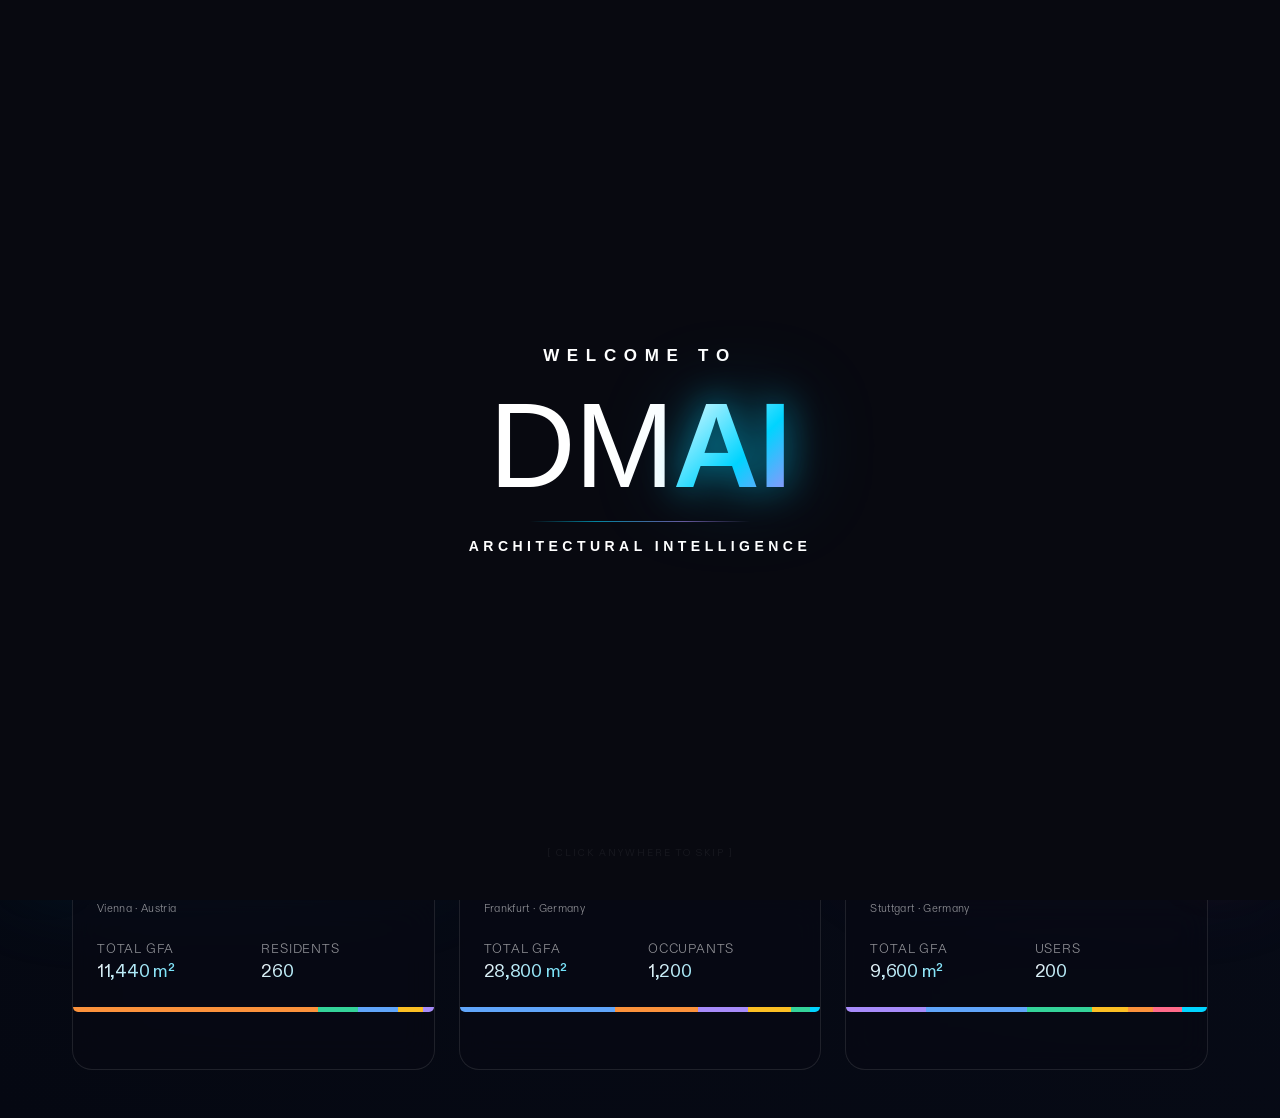
==== index.html @ e7688359 "UI: orange bot FAB, animated avatar rings, Vienna button bottom-left - Bot FAB: color changed from r" ====
<!DOCTYPE html>
<html lang="en">
<head>
    <meta charset="UTF-8">
    <meta name="viewport" content="width=device-width, initial-scale=1.0">
    <title>DMAA — Knowledge Engine</title>
    <meta name="description" content="DMAA Architectural Program Configurator for concept design phase. Configure spatial programs, benchmarks, and 3D module catalogs.">

    <!-- Favicon -->
    <link rel="icon" type="image/png" href="Logos/DMAA_black.png">
    <link rel="apple-touch-icon" href="Logos/DMAA_black.png">

    <!-- Styles -->
    <link rel="stylesheet" href="css/styles.css?v=23">
    <link rel="stylesheet" href="css/schedule.css?v=3">
    <link rel="stylesheet" href="css/tenders.css?v=6">

    <!-- External Libraries -->
    <script src="https://cdn.jsdelivr.net/npm/chart.js"></script>
    <script src="https://cdnjs.cloudflare.com/ajax/libs/jszip/3.10.1/jszip.min.js"></script>
    <script src="https://cdn.jsdelivr.net/npm/pptxgenjs@3.12.0/dist/pptxgen.min.js"></script>
    <script src="https://cdnjs.cloudflare.com/ajax/libs/three.js/r128/three.min.js"></script>
    <script src="https://cdn.jsdelivr.net/npm/three@0.128.0/examples/js/controls/OrbitControls.js"></script>
    <script src="https://cdn.jsdelivr.net/npm/topojson-client@3/dist/topojson-client.min.js"></script>
    <link rel="stylesheet" href="https://unpkg.com/leaflet@1.9.4/dist/leaflet.css"/>
    <script src="https://unpkg.com/leaflet@1.9.4/dist/leaflet.js"></script>
    <script src="https://cdn.jsdelivr.net/npm/three@0.128.0/examples/js/exporters/OBJExporter.js"></script>
</head>
<body>

<!-- ─── Ambient Orb Background ───────────────────────────── -->
<svg style="display:none">
  <defs>
    <filter id="bg-goo">
      <feGaussianBlur in="SourceGraphic" stdDeviation="10" result="blur"/>
      <feColorMatrix in="blur" mode="matrix"
        values="1 0 0 0 0  0 1 0 0 0  0 0 1 0 0  0 0 0 18 -8" result="goo"/>
      <feBlend in="SourceGraphic" in2="goo"/>
    </filter>
  </defs>
</svg>
<div id="bg-orbs">
  <div class="bg-orb bg-orb-1"></div>
  <div class="bg-orb bg-orb-2"></div>
  <div class="bg-orb bg-orb-3"></div>
  <div class="bg-orb bg-orb-4"></div>
  <div class="bg-orb bg-orb-5"></div>
  <div class="bg-orb bg-orb-6"></div>
</div>

<!-- ─── Intro Animation Overlay ──────────────────────────── -->
<div id="intro-overlay">
  <canvas id="intro-canvas"></canvas>
  <div id="intro-text">
    <div id="intro-welcome">WELCOME TO</div>
    <div id="intro-logo">
      <span id="intro-dm">DM</span><span id="intro-ai">AI</span>
    </div>
    <div id="intro-line"></div>
    <div id="intro-tag">ARCHITECTURAL INTELLIGENCE</div>
  </div>
</div>

<div class="app-container">

    <!-- ================================================================
         VIEW: DASHBOARD
         ================================================================ -->
    <div id="view-dashboard" class="view active">
        <!-- Top Bar -->
        <div class="top-bar">
            <div class="brand">
                <div class="editor-wordmark wordmark-large">
                    <span class="editor-wordmark-title"><span class="wm-dm">DM</span><span class="wm-ai">AI</span></span>
                </div>
            </div>
            <div class="top-bar-actions">
                <button class="btn btn-tenders" onclick="showTenders()">
                    <svg width="14" height="14" viewBox="0 0 24 24" fill="none" stroke="currentColor" stroke-width="2" stroke-linecap="round" stroke-linejoin="round"><rect x="2" y="7" width="20" height="14" rx="2"/><path d="M16 7V5a2 2 0 00-2-2h-4a2 2 0 00-2 2v2"/></svg>
                    Tenders
                </button>
                <button class="btn btn-primary" onclick="openNewProjectModal()">
                    <svg width="14" height="14" viewBox="0 0 14 14" fill="none" stroke="currentColor" stroke-width="2.5" stroke-linecap="round"><line x1="7" y1="1" x2="7" y2="13"/><line x1="1" y1="7" x2="13" y2="7"/></svg>
                    New Project
                </button>
            </div>
        </div>

        <!-- Dashboard Content -->
        <div class="dashboard-content">
            <div class="dashboard-header">
                <div class="dashboard-header-text">
                    <div style="display:flex;align-items:center;gap:14px;">
                        <button id="wm-fab" onclick="toggleWorldMap()" title="DMAA Worldwide Projects">
                          <svg width="20" height="20" viewBox="0 0 24 24" fill="none" stroke="currentColor"
                               stroke-width="1.8" stroke-linecap="round" stroke-linejoin="round">
                            <circle cx="12" cy="12" r="10"/>
                            <line x1="2" y1="12" x2="22" y2="12"/>
                            <path d="M12 2a15.3 15.3 0 0 1 4 10 15.3 15.3 0 0 1-4 10 15.3 15.3 0 0 1-4-10 15.3 15.3 0 0 1 4-10z"/>
                          </svg>
                        </button>
                        <h1>DMAA Projects</h1>
                    </div>
                    <p>The architectural intelligence of DMAA. Every great space begins with a precise idea. Build programs, explore typologies, turn data into architecture — every line drawn feeds the next.</p>
                </div>
                <div class="search-filter-stack">
                    <div class="search-bar-wrapper">
                        <svg width="15" height="15" viewBox="0 0 24 24" fill="none" stroke="currentColor" stroke-width="2" stroke-linecap="round" class="search-icon">
                            <circle cx="11" cy="11" r="8"/><line x1="21" y1="21" x2="16.65" y2="16.65"/>
                        </svg>
                        <input type="text" class="search-input" placeholder="Search projects…" oninput="filterDashboard(this.value)">
                    </div>
                    <div class="search-field-chips">
                        <span class="search-field-label">Search by</span>
                        <button class="search-field-chip active" data-field="all"      onclick="setSearchField('all')">All</button>
                        <button class="search-field-chip"        data-field="code"     onclick="setSearchField('code')"># Code</button>
                        <button class="search-field-chip"        data-field="client"   onclick="setSearchField('client')">Client</button>
                        <button class="search-field-chip"        data-field="typology" onclick="setSearchField('typology')">Typology</button>
                        <button class="search-field-chip"        data-field="gfa"      onclick="setSearchField('gfa')">GFA</button>
                    </div>
                    <div class="filter-chips">
                        <button class="filter-chip active" data-filter="all"     onclick="setStatusFilter('all')">All</button>
                        <button class="filter-chip"        data-filter="ongoing" onclick="setStatusFilter('ongoing')">Ongoing</button>
                        <button class="filter-chip"        data-filter="past"    onclick="setStatusFilter('past')">Past</button>
                    </div>
                </div>
            </div>

            <div id="dashboard-sections">
                <!-- Sections rendered dynamically by JS -->
            </div>
        </div>
    </div>


    <!-- ================================================================
         VIEW: EDITOR
         ================================================================ -->
    <div id="view-editor" class="view">
        <!-- Editor Top Bar -->
        <div class="editor-top-bar">
            <div class="editor-top-bar-left">
                <div class="editor-wordmark wordmark-large">
                    <span class="editor-wordmark-title"><span class="wm-dm">DM</span><span class="wm-ai">AI</span></span>
                </div>
                <div class="breadcrumb">
                    <a onclick="goToDashboard()">Projects</a>
                    <span class="separator">›</span>
                    <span class="current" id="breadcrumb-project-name">Project</span>
                </div>
            </div>
            <div class="editor-actions">
                <!-- Save status indicator -->
                <span id="save-status" class="save-status idle"></span>

                <button id="editor-btn-excel" class="btn btn-excel" style="display:none;" onclick="exportPMExcel()">
                    <svg width="14" height="14" viewBox="0 0 14 14" fill="none" stroke="currentColor" stroke-width="1.5" stroke-linecap="round" stroke-linejoin="round"><path d="M11 9v2.5a1 1 0 01-1 1H4a1 1 0 01-1-1V9"/><polyline points="4.5 5.5 7 8 9.5 5.5"/><line x1="7" y1="8" x2="7" y2="1.5"/></svg>
                    Export Excel
                </button>
                <button id="editor-btn-ppt" class="btn btn-ppt" style="display:none;" onclick="exportPPT()">
                    <svg width="14" height="14" viewBox="0 0 14 14" fill="none" stroke="currentColor" stroke-width="1.5" stroke-linecap="round" stroke-linejoin="round"><path d="M11 9v2.5a1 1 0 01-1 1H4a1 1 0 01-1-1V9"/><polyline points="4.5 5.5 7 8 9.5 5.5"/><line x1="7" y1="8" x2="7" y2="1.5"/></svg>
                    Export PPT
                </button>
                <button id="editor-btn-obj" class="btn btn-obj" style="display:none;" onclick="exportOBJ()">
                    <svg width="14" height="14" viewBox="0 0 14 14" fill="none" stroke="currentColor" stroke-width="1.5" stroke-linecap="round" stroke-linejoin="round"><path d="M11 9v2.5a1 1 0 01-1 1H4a1 1 0 01-1-1V9"/><polyline points="4.5 5.5 7 8 9.5 5.5"/><line x1="7" y1="8" x2="7" y2="1.5"/></svg>
                    Export 3D OBJ
                </button>
                <button class="btn btn-ghost" onclick="goToDashboard()">
                    <svg width="14" height="14" viewBox="0 0 14 14" fill="none" stroke="currentColor" stroke-width="1.5" stroke-linecap="round" stroke-linejoin="round"><line x1="12" y1="7" x2="2" y2="7"/><polyline points="6 3 2 7 6 11"/></svg>
                    Back
                </button>
            </div>
        </div>

        <!-- Editor Tabs -->
        <div class="editor-tabs">
            <button class="editor-tab active" onclick="switchEditorTab(0)">Overview</button>
            <button class="editor-tab" onclick="switchEditorTab(1)">Project Management</button>
            <button class="editor-tab" onclick="switchEditorTab(2)">Master Program</button>
            <button class="editor-tab" onclick="switchEditorTab(3)">3D Catalog</button>
            <button class="editor-tab" onclick="switchEditorTab(4)">Export</button>
            <button class="editor-tab" onclick="switchEditorTab(5)">Gallery</button>
        </div>

        <!-- Editor Content -->
        <div class="editor-content">

            <!-- ─── Tab 0: Overview ─── -->
            <div id="tab-panel-overview" class="tab-panel active">

                <!-- Read-only summary for PAST projects (rendered by JS) -->
                <div id="overview-past"></div>

                <!-- Full editor for ONGOING projects -->
                <div id="overview-ongoing">
                    <div class="section-title">Project Details</div>

                    <!-- KPI Cards -->
                    <div class="kpi-grid">
                        <div class="kpi-card">
                            <div class="kpi-label">Total Campus GFA <span class="info-dot" data-tooltip="Aggregate Gross Floor Area for the entire project">i</span></div>
                            <div class="kpi-value" id="kpi-total-gfa" style="color: var(--accent-cyan);">0<span class="kpi-unit">m²</span></div>
                        </div>
                        <div class="kpi-card">
                            <div class="kpi-label">Target Employees <span class="info-dot" data-tooltip="Total workforce capacity for the campus">i</span></div>
                            <div class="kpi-value" id="kpi-employees" style="color: var(--accent-lavender);">0</div>
                        </div>
                        <div class="kpi-card">
                            <div class="kpi-label">GFA / Employee <span class="info-dot" data-tooltip="Gross Floor Area allocated per person">i</span></div>
                            <div class="kpi-value" id="kpi-gfa-emp" style="color: var(--accent-emerald);">0<span class="kpi-unit">m²</span></div>
                        </div>
                        <div class="kpi-card">
                            <div class="kpi-label">Floor Area Ratio <span class="info-dot" data-tooltip="Total GFA ÷ Site Area — key planning regulation. Set Site Area below.">i</span></div>
                            <div class="kpi-value" id="kpi-far" style="color: var(--accent-amber);">—</div>
                        </div>
                        <div class="kpi-card">
                            <div class="kpi-label">Site Coverage <span class="info-dot" data-tooltip="Building footprint ÷ Site Area. Requires site area and 3D catalog dimensions.">i</span></div>
                            <div class="kpi-value" id="kpi-scr" style="color: var(--accent-coral);">—</div>
                        </div>
                    </div>

                    <!-- Benchmark Comparison Chart -->
                    <div class="overview-panel benchmark-comparison-panel">
                        <h3>GFA / Employee — Benchmark Comparison</h3>
                        <div style="height: 190px; position: relative;">
                            <canvas id="benchmarkChart"></canvas>
                        </div>
                    </div>

                    <!-- Project Info + Quick Config -->
                    <div class="overview-grid">
                        <div class="overview-panel">
                            <h3>Project Information</h3>
                            <div class="control-group">
                                <label>Project Number</label>
                                <input type="text" id="edit-project-code" placeholder="e.g. 586" onchange="saveCurrentProject()">
                            </div>
                            <div class="control-group">
                                <label>Project Name</label>
                                <input type="text" id="edit-name" placeholder="e.g. AI Campus" onchange="saveCurrentProject()">
                            </div>
                            <div class="control-group">
                                <label>Client</label>
                                <input type="text" id="edit-client" placeholder="e.g. Confidential" onchange="saveCurrentProject()">
                            </div>
                            <div class="control-group">
                                <label>Typology</label>
                                <input type="text" id="edit-typology" placeholder="e.g. AI / Technology Campus" onchange="saveCurrentProject()">
                            </div>
                            <div class="control-group">
                                <label>Status</label>
                                <select id="edit-project-status" onchange="saveCurrentProject()">
                                    <option value="ongoing">Ongoing</option>
                                    <option value="past">Past Project</option>
                                </select>
                            </div>
                        </div>

                        <div class="overview-panel">
                            <h3>Quick Configuration</h3>
                            <div class="control-group">
                                <label>Reference Benchmark <span class="info-dot" data-tooltip="Starts with presets from renowned campuses">i</span></label>
                                <select id="benchmark" onchange="loadBenchmark()">
                                    <option value="custom">Custom / Manual Input</option>
                                    <option value="apple">Apple Park</option>
                                    <option value="microsoft">Microsoft Redmond</option>
                                    <option value="google">Googleplex</option>
                                    <option value="meta">Meta Menlo Park</option>
                                    <option value="nvidia">Nvidia Campus</option>
                                </select>
                            </div>
                            <div class="control-group">
                                <label>Occupant Label</label>
                                <select id="edit-occupant-label" onchange="saveCurrentProject()">
                                    <option value="Employees">Employees</option>
                                    <option value="Residents">Residents</option>
                                    <option value="Occupants">Occupants</option>
                                </select>
                            </div>
                            <div class="control-group">
                                <label>Target Occupants <span class="info-dot" data-tooltip="Estimated headcount working at this location">i</span></label>
                                <input type="number" id="employees" value="5000" oninput="calculate()">
                            </div>
                            <div class="control-group">
                                <label>GFA per Employee (m²) <span class="info-dot" data-tooltip="Standard space multiplier. Impacts total GFA.">i</span></label>
                                <input type="number" id="gfaPerEmp" value="25" oninput="calculate()">
                            </div>
                            <div class="control-group">
                                <label>Site Area (m²) <span class="info-dot" data-tooltip="Total site area used to calculate FAR and Site Coverage Ratio">i</span></label>
                                <input type="number" id="siteArea" value="0" oninput="calculate()">
                            </div>
                        </div>
                    </div>

                    <!-- Project Notes -->
                    <div class="notes-section">
                        <div class="section-title">Project Notes</div>
                        <div class="overview-panel">
                            <textarea id="edit-notes" placeholder="Document client requirements, planning constraints, design decisions, phasing notes…" onchange="saveCurrentProject()"></textarea>
                        </div>
                    </div>
                </div>
            </div>

            <!-- ─── Tab 1: Project Management ─── -->
            <div id="tab-panel-pm" class="tab-panel">
                <div id="pm-section-ongoing"></div>

                <!-- ─── Schedule ─── -->
                <div class="overview-panel sched-container">
                    <div class="pm-section-header">
                        <h3>Project Schedule</h3>
                        <button class="btn btn-primary" onclick="schOpenAddPhase()">
                            <svg width="12" height="12" viewBox="0 0 14 14" fill="none" stroke="currentColor" stroke-width="2.5" stroke-linecap="round"><line x1="7" y1="1" x2="7" y2="13"/><line x1="1" y1="7" x2="13" y2="7"/></svg>
                            Add Phase
                        </button>
                    </div>
                    <div class="sched-topbar-sub">Organise phases, deadlines and deliverables</div>
                    <div class="sched-gantt-wrap" id="sched-gantt"></div>
                    <div id="sched-phases"></div>
                    <div id="sched-footer"></div>
                </div>
            </div>

            <!-- ─── Tab 2: Master Program ─── -->
            <div id="tab-panel-program" class="tab-panel">
                <div class="form-grid">
                    <div>
                        <div class="section-title">Spatial Program</div>
                        <div class="data-table-wrapper">
                            <table class="data-table">
                                <thead>
                                    <tr>
                                        <th>Program Type</th>
                                        <th style="display:flex; align-items:center; gap:6px;">Share (%) <span class="info-dot" data-tooltip="Total must equal 100%. Lock icon pins a share.">i</span></th>
                                        <th>Required Area (m²)</th>
                                        <th style="width:72px; text-align:center;">Lock / Del</th>
                                    </tr>
                                </thead>
                                <tbody id="program-table-body">
                                    <!-- Rows rendered dynamically by JS -->
                                </tbody>
                                <tfoot>
                                    <tr>
                                        <th>Total Allocation <span class="info-dot" data-tooltip="Check to ensure all percentages add up">i</span></th>
                                        <th id="total-pct" style="font-weight: 700;">100%</th>
                                        <th id="total-area-check">0</th>
                                        <th></th>
                                    </tr>
                                </tfoot>
                            </table>
                        </div>
                        <div style="margin-top: 16px; text-align: left;">
                            <button class="btn btn-ghost" onclick="addCustomProgramType()">
                                <svg width="14" height="14" viewBox="0 0 14 14" fill="none" stroke="currentColor" stroke-width="2.5" stroke-linecap="round" style="margin-right: 6px;"><line x1="7" y1="1" x2="7" y2="13"/><line x1="1" y1="7" x2="13" y2="7"/></svg>
                                Add Program Type
                            </button>
                        </div>
                    </div>

                    <div>
                        <div class="section-title">Visual Distribution</div>
                        <div class="chart-box">
                            <canvas id="programChart"></canvas>
                        </div>
                    </div>
                </div>
            </div>

            <!-- ─── Tab 2: 3D Module Catalog ─── -->
            <div id="tab-panel-3d" class="tab-panel">
                <div class="catalog-layout">
                    <div>
                        <div class="section-title">Module Dimensions (L × W × H × Floors)</div>
                        <div class="data-table-wrapper">
                            <table class="data-table">
                                <thead>
                                    <tr>
                                        <th>Program <span class="info-dot" data-tooltip="Spatial functions generated as volumes">i</span></th>
                                        <th>Target GFA</th>
                                        <th>L (m)</th>
                                        <th>W (m)</th>
                                        <th>H (m) <span class="info-dot" data-tooltip="Floor-to-floor height per storey">i</span></th>
                                        <th>Floors <span class="info-dot" data-tooltip="Number of storeys per building unit">i</span></th>
                                        <th>Units <span class="info-dot" data-tooltip="Number of building units generated in 3D scene">i</span></th>
                                    </tr>
                                </thead>
                                <tbody id="catalog-table-body">
                                    <!-- Rows rendered dynamically by JS -->
                                </tbody>
                            </table>
                        </div>
                    </div>

                    <div>
                        <div class="section-title">Live 3D Preview</div>
                        <div class="viewport-3d viewport-3d--full" id="canvas-3d">
                            <!-- Camera preset + screenshot controls overlay -->
                            <div class="viewport-controls">
                                <button class="viewport-btn" onclick="setCameraPreset('top')" title="Top view">Top</button>
                                <button class="viewport-btn" onclick="setCameraPreset('front')" title="Front view">Front</button>
                                <button class="viewport-btn" onclick="setCameraPreset('iso')" title="Isometric view">Iso</button>
                                <button class="viewport-btn viewport-btn-icon" onclick="screenshot3D()" title="Save PNG screenshot">
                                    <svg width="13" height="13" viewBox="0 0 24 24" fill="none" stroke="currentColor" stroke-width="2" stroke-linecap="round"><path d="M23 19a2 2 0 01-2 2H3a2 2 0 01-2-2V8a2 2 0 012-2h4l2-3h6l2 3h4a2 2 0 012 2z"/><circle cx="12" cy="13" r="4"/></svg>
                                </button>
                            </div>
                        </div>
                    </div>
                </div>
            </div>

            <!-- ─── Tab 3: Export ─── -->
            <div id="tab-panel-export" class="tab-panel">
                <div class="section-title">Export Options</div>
                <div class="export-grid">

                    <!-- PowerPoint -->
                    <div class="overview-panel export-panel">
                        <svg width="44" height="44" viewBox="0 0 48 48" fill="none" stroke="var(--accent-coral)" stroke-width="1.5" stroke-linecap="round" stroke-linejoin="round" opacity="0.7">
                            <rect x="8" y="6" width="32" height="36" rx="3"/>
                            <line x1="16" y1="16" x2="32" y2="16"/>
                            <line x1="16" y1="22" x2="28" y2="22"/>
                            <line x1="16" y1="28" x2="24" y2="28"/>
                        </svg>
                        <div class="export-panel-info">
                            <h3>Export to PowerPoint</h3>
                            <p>Generate a 3-slide branded PPTX: program summary with doughnut chart, 3D catalog table, and benchmark comparison.</p>
                        </div>
                        <button class="btn btn-ppt" onclick="exportPPT()">
                            <svg width="14" height="14" viewBox="0 0 14 14" fill="none" stroke="currentColor" stroke-width="1.5" stroke-linecap="round" stroke-linejoin="round"><path d="M11 9v2.5a1 1 0 01-1 1H4a1 1 0 01-1-1V9"/><polyline points="4.5 5.5 7 8 9.5 5.5"/><line x1="7" y1="8" x2="7" y2="1.5"/></svg>
                            Download PPT
                        </button>
                    </div>

                    <!-- 3D OBJ -->
                    <div class="overview-panel export-panel">
                        <svg width="44" height="44" viewBox="0 0 48 48" fill="none" stroke="var(--accent-emerald)" stroke-width="1.5" stroke-linecap="round" stroke-linejoin="round" opacity="0.7">
                            <path d="M24 6L40 16V32L24 42L8 32V16L24 6Z"/>
                            <line x1="24" y1="42" x2="24" y2="22"/>
                            <line x1="8" y1="16" x2="24" y2="22"/>
                            <line x1="40" y1="16" x2="24" y2="22"/>
                        </svg>
                        <div class="export-panel-info">
                            <h3>Export 3D Model (OBJ)</h3>
                            <p>Download an OBJ file of the 3D module catalog for Rhino, SketchUp, Blender, or other 3D tools.</p>
                        </div>
                        <button class="btn btn-obj" onclick="switchEditorTab(2); setTimeout(()=>{ update3D(); setTimeout(exportOBJ, 500); }, 200);">
                            <svg width="14" height="14" viewBox="0 0 14 14" fill="none" stroke="currentColor" stroke-width="1.5" stroke-linecap="round" stroke-linejoin="round"><path d="M11 9v2.5a1 1 0 01-1 1H4a1 1 0 01-1-1V9"/><polyline points="4.5 5.5 7 8 9.5 5.5"/><line x1="7" y1="8" x2="7" y2="1.5"/></svg>
                            Download OBJ
                        </button>
                    </div>

                    <!-- CSV -->
                    <div class="overview-panel export-panel">
                        <svg width="44" height="44" viewBox="0 0 48 48" fill="none" stroke="var(--accent-blue)" stroke-width="1.5" stroke-linecap="round" stroke-linejoin="round" opacity="0.7">
                            <rect x="8" y="6" width="32" height="36" rx="3"/>
                            <line x1="16" y1="18" x2="32" y2="18"/>
                            <line x1="16" y1="24" x2="32" y2="24"/>
                            <line x1="16" y1="30" x2="32" y2="30"/>
                            <line x1="24" y1="6" x2="24" y2="42"/>
                        </svg>
                        <div class="export-panel-info">
                            <h3>Export to Excel</h3>
                            <p>Download a full project report — competition results, budget, timeline, team, and complete spatial program with 3D catalog dimensions.</p>
                        </div>
                        <button class="btn btn-excel" onclick="exportProjectExcel()">
                            <svg width="14" height="14" viewBox="0 0 14 14" fill="none" stroke="currentColor" stroke-width="1.5" stroke-linecap="round" stroke-linejoin="round"><path d="M11 9v2.5a1 1 0 01-1 1H4a1 1 0 01-1-1V9"/><polyline points="4.5 5.5 7 8 9.5 5.5"/><line x1="7" y1="8" x2="7" y2="1.5"/></svg>
                            Download Excel
                        </button>
                    </div>

                </div>
            </div>

            <!-- ─── Tab 4: Gallery ─── -->
            <div id="tab-panel-gallery" class="tab-panel">
                <div class="section-title">Renders &amp; Plans</div>
                <div class="gallery-dropzone" id="gallery-dropzone">
                    <svg width="36" height="36" viewBox="0 0 24 24" fill="none" stroke="currentColor" stroke-width="1.2" stroke-linecap="round" stroke-linejoin="round" opacity="0.35"><rect x="3" y="3" width="18" height="18" rx="2"/><circle cx="8.5" cy="8.5" r="1.5"/><polyline points="21 15 16 10 5 21"/></svg>
                    <div class="gallery-dropzone-text">Drop images here or click to browse</div>
                    <div class="gallery-dropzone-sub">PNG · JPG · WEBP renders and plans</div>
                </div>
                <div class="gallery-grid" id="gallery-grid"></div>
            </div>


        </div>
    </div>



<!-- ================================================================
     VIEW: TENDERS LIST
     ================================================================ -->
<div id="view-tenders" class="view">
    <!-- Top Bar -->
    <div class="tender-top-bar">
        <div class="tender-top-bar-left">
            <div class="editor-wordmark wordmark-large">
                <span class="editor-wordmark-title"><span class="wm-dm">DM</span><span class="wm-ai">AI</span></span>
            </div>
            <div class="breadcrumb">
                <a onclick="goToDashboard()">Projects</a>
                <span class="separator">›</span>
                <span class="current">Tenders</span>
            </div>
        </div>
        <div class="tender-top-bar-actions">
            <button class="btn btn-ghost" onclick="goToDashboard()">
                <svg width="14" height="14" viewBox="0 0 14 14" fill="none" stroke="currentColor" stroke-width="1.5" stroke-linecap="round" stroke-linejoin="round"><line x1="12" y1="7" x2="2" y2="7"/><polyline points="6 3 2 7 6 11"/></svg>
                Back
            </button>
        </div>
    </div>

    <!-- Content -->
    <div class="tenders-content">
        <div class="tenders-page-title">Tender Submissions</div>
        <div class="tenders-page-sub">Manage competition briefs, team assembly, letters of interest and portfolio selection.</div>

        <!-- Filter chips -->
        <div class="tender-filter-chips">
            <button class="tender-filter-chip active" data-filter="all"       onclick="setTenderFilter('all')">All</button>
            <button class="tender-filter-chip"        data-filter="active"    onclick="setTenderFilter('active')">Active</button>
            <button class="tender-filter-chip"        data-filter="submitted" onclick="setTenderFilter('submitted')">Submitted</button>
            <button class="tender-filter-chip"        data-filter="won"       onclick="setTenderFilter('won')">Won</button>
            <button class="tender-filter-chip"        data-filter="lost"      onclick="setTenderFilter('lost')">Lost</button>
        </div>

        <!-- Tender Grid -->
        <div class="tender-grid" id="tender-grid"></div>
    </div>
</div>


<!-- ================================================================
     VIEW: TENDER EDITOR
     ================================================================ -->
<div id="view-tender-editor" class="view">
    <!-- Top Bar -->
    <div class="tender-top-bar">
        <div class="tender-top-bar-left">
            <div class="editor-wordmark wordmark-large">
                <span class="editor-wordmark-title"><span class="wm-dm">DM</span><span class="wm-ai">AI</span></span>
            </div>
            <div class="breadcrumb">
                <a onclick="goToDashboard()">Projects</a>
                <span class="separator">›</span>
                <a onclick="goToTenders()">Tenders</a>
                <span class="separator">›</span>
                <span class="current" id="tender-editor-breadcrumb">Tender</span>
            </div>
        </div>
        <div class="tender-top-bar-actions">
            <button class="btn btn-excel" onclick="exportTenderExcel()">
                <svg width="14" height="14" viewBox="0 0 14 14" fill="none" stroke="currentColor" stroke-width="1.5" stroke-linecap="round" stroke-linejoin="round"><path d="M11 9v2.5a1 1 0 01-1 1H4a1 1 0 01-1-1V9"/><polyline points="4.5 5.5 7 8 9.5 5.5"/><line x1="7" y1="8" x2="7" y2="1.5"/></svg>
                Export
            </button>
            <button class="btn btn-ghost" onclick="goToTenders()">
                <svg width="14" height="14" viewBox="0 0 14 14" fill="none" stroke="currentColor" stroke-width="1.5" stroke-linecap="round" stroke-linejoin="round"><line x1="12" y1="7" x2="2" y2="7"/><polyline points="6 3 2 7 6 11"/></svg>
                Back
            </button>
        </div>
    </div>

    <!-- Tabs -->
    <div class="tender-tabs-bar">
        <button class="tender-tab active" onclick="switchTenderTab(0)">Brief &amp; Info</button>
        <button class="tender-tab"        onclick="switchTenderTab(1)">Portfolio</button>
        <button class="tender-tab"        onclick="switchTenderTab(2)">Team</button>
        <button class="tender-tab"        onclick="switchTenderTab(3)">Letter of Interest</button>
        <button class="tender-tab"        onclick="switchTenderTab(4)">Checklist</button>
    </div>

    <!-- Tab 0: Brief & Info -->
    <div class="tender-tab-panel active" id="tender-tab-0">
        <div class="tender-editor-content">
            <!-- Drop zone -->
            <div class="brief-dropzone" id="brief-dropzone">
                <div class="brief-dropzone-icon">
                    <svg width="36" height="36" viewBox="0 0 24 24" fill="none" stroke="currentColor" stroke-width="1.3" stroke-linecap="round" stroke-linejoin="round" opacity="0.5"><path d="M14 2H6a2 2 0 00-2 2v16a2 2 0 002 2h12a2 2 0 002-2V8z"/><polyline points="14 2 14 8 20 8"/><line x1="12" y1="12" x2="12" y2="18"/><line x1="9" y1="15" x2="15" y2="15"/></svg>
                </div>
                <div class="brief-dropzone-label">Drop brief here</div>
                <div class="brief-dropzone-sub">PDF, DOCX, or any file — or click to browse</div>
            </div>
            <input type="file" id="brief-file-input" style="display:none">
            <div id="brief-file-badge" style="display:none"></div>

            <!-- Details form -->
            <div class="tender-form-panel">
                <h3>Tender Details</h3>
                <div class="tender-form-grid">
                    <div class="tender-field tender-form-grid--full">
                        <label>Tender Title</label>
                        <input type="text" id="tender-title" class="tender-inp" placeholder="e.g. New Cultural Centre Vienna"
                               oninput="saveTenderField('title', this.value); document.getElementById('tender-editor-breadcrumb').textContent = this.value || 'Untitled'">
                    </div>
                    <div class="tender-field">
                        <label>Client / Authority</label>
                        <input type="text" id="tender-client" class="tender-inp" placeholder="e.g. City of Vienna"
                               oninput="saveTenderField('client', this.value)">
                    </div>
                    <div class="tender-field">
                        <label>Location</label>
                        <input type="text" id="tender-location" class="tender-inp" placeholder="e.g. Vienna, Austria"
                               oninput="saveTenderField('location', this.value)">
                    </div>
                    <div class="tender-field">
                        <label>Submission Deadline</label>
                        <input type="date" id="tender-deadline" class="tender-inp"
                               onchange="saveTenderField('deadline', this.value)">
                    </div>
                    <div class="tender-field">
                        <label>Brief Received</label>
                        <input type="date" id="tender-briefdate" class="tender-inp"
                               onchange="saveTenderField('briefDate', this.value)">
                    </div>
                    <div class="tender-field">
                        <label>Typology</label>
                        <input type="text" id="tender-typology" class="tender-inp" placeholder="e.g. Cultural, Residential"
                               oninput="saveTenderField('typology', this.value)">
                    </div>
                    <div class="tender-field">
                        <label>Competition Type</label>
                        <select id="tender-comptype" class="tender-sel" onchange="saveTenderField('competitionType', this.value)">
                            <option value="open">Open Competition</option>
                            <option value="invited">Invited Competition</option>
                            <option value="direct">Direct Commission</option>
                        </select>
                    </div>
                    <div class="tender-field">
                        <label>Required GFA (m²)</label>
                        <input type="number" id="tender-gfa" class="tender-inp" placeholder="0"
                               oninput="saveTenderField('estimatedGFA', +this.value)">
                    </div>
                    <div class="tender-field">
                        <label>Estimated Budget (€)</label>
                        <input type="number" id="tender-budget" class="tender-inp" placeholder="0"
                               oninput="saveTenderField('estimatedBudget', +this.value)">
                    </div>
                </div>
            </div>

            <!-- Brief Notes -->
            <div class="tender-form-panel">
                <h3>Brief Notes</h3>
                <textarea id="tender-briefnotes" class="tender-textarea" style="width:100%;box-sizing:border-box"
                          placeholder="Key requirements, constraints, and notes extracted from the brief…"
                          oninput="saveTenderField('briefNotes', this.value)"></textarea>
            </div>
        </div>
    </div>

    <!-- Tab 1: Portfolio -->
    <div class="tender-tab-panel" id="tender-tab-1">
        <div class="tender-editor-content">
            <div id="tender-portfolio-content"></div>
        </div>
    </div>

    <!-- Tab 2: Team -->
    <div class="tender-tab-panel" id="tender-tab-2">
        <div class="tender-editor-content">
            <div class="team-actions-row">
                <button class="btn btn-ghost" onclick="openRosterPanel()">
                    <svg width="14" height="14" viewBox="0 0 24 24" fill="none" stroke="currentColor" stroke-width="2" stroke-linecap="round"><path d="M17 21v-2a4 4 0 00-4-4H5a4 4 0 00-4 4v2"/><circle cx="9" cy="7" r="4"/><path d="M23 21v-2a4 4 0 00-3-3.87"/><path d="M16 3.13a4 4 0 010 7.75"/></svg>
                    Pick from Roster
                </button>
                <button class="btn btn-ghost" onclick="openRosterPanel()">
                    <svg width="14" height="14" viewBox="0 0 24 24" fill="none" stroke="currentColor" stroke-width="2" stroke-linecap="round"><circle cx="12" cy="12" r="3"/><path d="M19.4 15a1.65 1.65 0 00.33 1.82l.06.06a2 2 0 010 2.83 2 2 0 01-2.83 0l-.06-.06a1.65 1.65 0 00-1.82-.33 1.65 1.65 0 00-1 1.51V21a2 2 0 01-4 0v-.09A1.65 1.65 0 009 19.4a1.65 1.65 0 00-1.82.33l-.06.06a2 2 0 01-2.83-2.83l.06-.06A1.65 1.65 0 004.68 15a1.65 1.65 0 00-1.51-1H3a2 2 0 010-4h.09A1.65 1.65 0 004.6 9a1.65 1.65 0 00-.33-1.82l-.06-.06a2 2 0 012.83-2.83l.06.06A1.65 1.65 0 009 4.68a1.65 1.65 0 001-1.51V3a2 2 0 014 0v.09a1.65 1.65 0 001 1.51 1.65 1.65 0 001.82-.33l.06-.06a2 2 0 012.83 2.83l-.06.06A1.65 1.65 0 0019.4 9a1.65 1.65 0 001.51 1H21a2 2 0 010 4h-.09a1.65 1.65 0 00-1.51 1z"/></svg>
                    Manage Roster
                </button>
            </div>
            <div class="team-member-list" id="tender-team-list"></div>
        </div>
    </div>

    <!-- Tab 3: Letter of Interest -->
    <div class="tender-tab-panel" id="tender-tab-3">
        <div class="tender-editor-content">
            <div class="loi-actions">
                <button class="btn btn-ghost" onclick="fillLoiTemplate()">
                    <svg width="14" height="14" viewBox="0 0 24 24" fill="none" stroke="currentColor" stroke-width="2" stroke-linecap="round"><path d="M14 2H6a2 2 0 00-2 2v16a2 2 0 002 2h12a2 2 0 002-2V8z"/><polyline points="14 2 14 8 20 8"/><line x1="16" y1="13" x2="8" y2="13"/><line x1="16" y1="17" x2="8" y2="17"/><polyline points="10 9 9 9 8 9"/></svg>
                    Use Template
                </button>
                <button class="btn btn-ghost" id="loi-copy-btn" onclick="copyLoi()">
                    <svg width="14" height="14" viewBox="0 0 24 24" fill="none" stroke="currentColor" stroke-width="2" stroke-linecap="round"><rect x="9" y="9" width="13" height="13" rx="2"/><path d="M5 15H4a2 2 0 01-2-2V4a2 2 0 012-2h9a2 2 0 012 2v1"/></svg>
                    Copy
                </button>
            </div>
            <textarea id="loi-textarea" class="loi-textarea"
                      placeholder="Your letter of interest text will appear here. Click 'Use Template' to generate a starting point, then customise it."
                      oninput="saveTenderField('loi', this.value)"></textarea>
        </div>
    </div>

    <!-- Tab 4: Checklist -->
    <div class="tender-tab-panel" id="tender-tab-4">
        <div class="tender-editor-content">
            <!-- Progress bar -->
            <div class="checklist-progress-row">
                <span class="checklist-progress-label" id="checklist-progress-label">0 of 6 steps complete</span>
                <div class="checklist-progress-track">
                    <div class="checklist-progress-fill" id="checklist-progress-fill" style="width:0%"></div>
                </div>
            </div>

            <!-- Checklist items -->
            <div class="checklist-list" id="checklist-list"></div>

            <!-- Status -->
            <div class="tender-status-row">
                <label>Tender Status</label>
                <select id="tender-status-sel" class="tender-status-sel" onchange="updateTenderStatus(this.value)">
                    <option value="draft">Draft</option>
                    <option value="in-progress">In Progress</option>
                    <option value="submitted">Submitted</option>
                    <option value="won">Won</option>
                    <option value="lost">Lost</option>
                    <option value="withdrawn">Withdrawn</option>
                </select>
            </div>

            <!-- Export -->
            <div class="tender-export-section">
                <h3>Export</h3>
                <p style="font-size:13px;color:var(--text-muted);margin-bottom:var(--space-md)">Download a full tender summary including brief details, selected projects, team list, letter of interest and checklist.</p>
                <button class="btn btn-excel" onclick="exportTenderExcel()">
                    <svg width="14" height="14" viewBox="0 0 14 14" fill="none" stroke="currentColor" stroke-width="1.5" stroke-linecap="round" stroke-linejoin="round"><path d="M11 9v2.5a1 1 0 01-1 1H4a1 1 0 01-1-1V9"/><polyline points="4.5 5.5 7 8 9.5 5.5"/><line x1="7" y1="8" x2="7" y2="1.5"/></svg>
                    Export Tender Summary (Excel)
                </button>
            </div>
        </div>
    </div>
</div>

</div><!-- /app-container -->

<!-- ── Roster Slide-in Panel ──────────────────────────────────────────────── -->
<div class="roster-overlay" id="roster-overlay" onclick="if(event.target===this)closeRosterPanel()">
    <div class="roster-panel">
        <div class="roster-header">
            <div class="roster-title">Team Roster</div>
            <button class="roster-close-btn" onclick="closeRosterPanel()">
                <svg width="16" height="16" viewBox="0 0 24 24" fill="none" stroke="currentColor" stroke-width="2.5" stroke-linecap="round"><line x1="18" y1="6" x2="6" y2="18"/><line x1="6" y1="6" x2="18" y2="18"/></svg>
            </button>
        </div>
        <div class="roster-body">
            <div id="roster-person-list"></div>
        </div>
        <div class="roster-add-form">
            <div class="roster-add-title">Add Colleague</div>
            <div class="roster-add-grid">
                <input type="text"  id="roster-inp-name"  class="roster-inp" placeholder="Full name *">
                <input type="text"  id="roster-inp-role"  class="roster-inp" placeholder="Role (Partner, Architect…)">
                <input type="email" id="roster-inp-email" class="roster-inp" placeholder="Email">
                <input type="text"  id="roster-inp-exp"   class="roster-inp" placeholder="Years experience">
                <input type="text"  id="roster-inp-edu"   class="roster-inp" placeholder="Education" style="grid-column:1/-1">
                <textarea id="roster-inp-cv" class="roster-inp" placeholder="CV notes / specialization" style="grid-column:1/-1;resize:vertical;min-height:60px"></textarea>
            </div>
            <div class="roster-add-actions">
                <button class="btn btn-primary" onclick="saveRosterPerson()" style="font-size:13px;padding:8px 18px">Add to Roster</button>
            </div>
        </div>
    </div>
</div>


<!-- ================================================================
     MODAL: New Project
     ================================================================ -->
<div id="modal-overlay" class="modal-overlay" onclick="if(event.target===this)closeModal()">
    <div class="modal">
        <h2>New Project</h2>
        <div class="control-group">
            <label>Project Number</label>
            <input type="text" id="modal-project-code" placeholder="e.g. 586">
        </div>
        <div class="control-group">
            <label>Project Name</label>
            <input type="text" id="modal-project-name" placeholder="e.g. Dubai Cultural Quarter">
        </div>
        <div class="control-group">
            <label>Client</label>
            <input type="text" id="modal-project-client" placeholder="e.g. Dubai Holding">
        </div>
        <div class="control-group">
            <label>Typology</label>
            <input type="text" id="modal-project-typology" placeholder="e.g. Mixed-Use Cultural">
        </div>
        <div class="control-group">
            <label>Project Deadline <span style="opacity:.45;font-weight:400">(optional)</span></label>
            <input type="date" id="modal-project-deadline">
        </div>
        <div class="modal-actions">
            <button class="btn btn-ghost" onclick="closeModal()">Cancel</button>
            <button class="btn btn-primary" onclick="createNewProject()">Create Project</button>
        </div>
    </div>
</div>

<!-- Compare Bar (floating) -->
<div id="compare-bar" style="display:none;">
    <span class="compare-bar-count"></span>
    <button class="btn btn-primary" onclick="openCompareModal()">
        <svg width="13" height="13" viewBox="0 0 24 24" fill="none" stroke="currentColor" stroke-width="2" stroke-linecap="round"><path d="M18 20V10"/><path d="M12 20V4"/><path d="M6 20v-6"/></svg>
        Compare
    </button>
    <button class="btn btn-ghost" onclick="clearCompare()">Clear</button>
</div>

<!-- Compare Modal -->
<div id="compare-modal" class="modal-overlay" onclick="if(event.target===this)closeCompareModal()">
    <div class="modal compare-modal-inner">
        <div class="compare-modal-header">
            <h2>Project Comparison</h2>
            <button class="btn btn-ghost" onclick="closeCompareModal()">
                <svg width="14" height="14" viewBox="0 0 24 24" fill="none" stroke="currentColor" stroke-width="2.5" stroke-linecap="round"><line x1="18" y1="6" x2="6" y2="18"/><line x1="6" y1="6" x2="18" y2="18"/></svg>
                Close
            </button>
        </div>
        <div id="compare-modal-body"></div>
    </div>
</div>

<!-- Theme Toggle -->
<button id="theme-toggle" onclick="toggleTheme()" title="Toggle light/dark mode" aria-label="Toggle theme">
    <svg class="icon-moon" width="16" height="16" viewBox="0 0 24 24" fill="none" stroke="currentColor" stroke-width="2" stroke-linecap="round" stroke-linejoin="round"><path d="M21 12.79A9 9 0 1111.21 3a7 7 0 009.79 9.79z"/></svg>
    <svg class="icon-sun"  width="16" height="16" viewBox="0 0 24 24" fill="none" stroke="currentColor" stroke-width="2" stroke-linecap="round" stroke-linejoin="round"><circle cx="12" cy="12" r="5"/><line x1="12" y1="1" x2="12" y2="3"/><line x1="12" y1="21" x2="12" y2="23"/><line x1="4.22" y1="4.22" x2="5.64" y2="5.64"/><line x1="18.36" y1="18.36" x2="19.78" y2="19.78"/><line x1="1" y1="12" x2="3" y2="12"/><line x1="21" y1="12" x2="23" y2="12"/><line x1="4.22" y1="19.78" x2="5.64" y2="18.36"/><line x1="18.36" y1="5.64" x2="19.78" y2="4.22"/></svg>
</button>

<!-- Lightbox -->
<div id="lightbox" onclick="closeLightbox()">
  <button class="lightbox-close" onclick="event.stopPropagation(); closeLightbox()">
    <svg width="16" height="16" viewBox="0 0 24 24" fill="none" stroke="currentColor" stroke-width="2.5" stroke-linecap="round"><line x1="18" y1="6" x2="6" y2="18"/><line x1="6" y1="6" x2="18" y2="18"/></svg>
  </button>
  <button class="lightbox-nav prev" onclick="event.stopPropagation(); navigateLightbox(-1)">
    <svg width="18" height="18" viewBox="0 0 24 24" fill="none" stroke="currentColor" stroke-width="2" stroke-linecap="round"><polyline points="15 18 9 12 15 6"/></svg>
  </button>
  <div class="lightbox-inner" onclick="event.stopPropagation()">
    <img id="lightbox-img" src="" alt="">
    <div class="lightbox-footer">
      <span id="lightbox-caption"></span>
      <span id="lightbox-count"></span>
    </div>
  </div>
  <button class="lightbox-nav next" onclick="event.stopPropagation(); navigateLightbox(1)">
    <svg width="18" height="18" viewBox="0 0 24 24" fill="none" stroke="currentColor" stroke-width="2" stroke-linecap="round"><polyline points="9 18 15 12 9 6"/></svg>
  </button>
</div>

<!-- Application Script -->
<script src="js/app.js?v=7"></script>
<script src="js/team.js?v=3"></script>
<script src="js/tenders.js?v=3"></script>


<!-- ─── DMAA Assistant Bot ──────────────────────────────── -->
<div id="dmaa-bot-fab" onclick="toggleBot()" title="DMAI Assistant">
  <div class="bot-fab-orb">
    <div class="bot-fab-ring bot-fab-ring--1"></div>
    <div class="bot-fab-ring bot-fab-ring--2"></div>
    <div class="bot-fab-ring bot-fab-ring--3"></div>
    <svg class="bot-fab-core-icon" width="22" height="22" viewBox="0 0 24 24" fill="none" stroke="currentColor" stroke-linecap="round">
      <circle cx="12" cy="12" r="2.5" fill="currentColor" stroke="none"/>
      <circle cx="5.5" cy="7"  r="1.5" fill="currentColor" stroke="none" opacity="0.72"/>
      <circle cx="18.5" cy="7"  r="1.5" fill="currentColor" stroke="none" opacity="0.72"/>
      <circle cx="5.5" cy="17" r="1.5" fill="currentColor" stroke="none" opacity="0.72"/>
      <circle cx="18.5" cy="17" r="1.5" fill="currentColor" stroke="none" opacity="0.72"/>
      <line x1="12" y1="12" x2="5.5"  y2="7"  stroke-width="0.8" opacity="0.45"/>
      <line x1="12" y1="12" x2="18.5" y2="7"  stroke-width="0.8" opacity="0.45"/>
      <line x1="12" y1="12" x2="5.5"  y2="17" stroke-width="0.8" opacity="0.45"/>
      <line x1="12" y1="12" x2="18.5" y2="17" stroke-width="0.8" opacity="0.45"/>
    </svg>
  </div>
</div>

<div id="dmaa-bot-panel" class="bot-panel">
  <div class="bot-header">
    <div class="bot-header-info">
      <div class="bot-avatar-wrap">
        <div class="bot-avatar-ring bot-avatar-ring--1"></div>
        <div class="bot-avatar-ring bot-avatar-ring--2"></div>
        <div class="bot-avatar">
          <svg width="16" height="16" viewBox="0 0 24 24" fill="none">
            <circle cx="12"   cy="12" r="2.5" fill="rgba(255,255,255,0.95)"/>
            <circle cx="5.5"  cy="7"  r="1.4" fill="rgba(255,255,255,0.65)"/>
            <circle cx="18.5" cy="7"  r="1.4" fill="rgba(255,255,255,0.65)"/>
            <circle cx="5.5"  cy="17" r="1.4" fill="rgba(255,255,255,0.65)"/>
            <circle cx="18.5" cy="17" r="1.4" fill="rgba(255,255,255,0.65)"/>
            <line x1="12" y1="12" x2="5.5"  y2="7"  stroke="rgba(255,255,255,0.42)" stroke-width="0.9"/>
            <line x1="12" y1="12" x2="18.5" y2="7"  stroke="rgba(255,255,255,0.42)" stroke-width="0.9"/>
            <line x1="12" y1="12" x2="5.5"  y2="17" stroke="rgba(255,255,255,0.42)" stroke-width="0.9"/>
            <line x1="12" y1="12" x2="18.5" y2="17" stroke="rgba(255,255,255,0.42)" stroke-width="0.9"/>
          </svg>
        </div>
      </div>
      <div>
        <div class="bot-name">DMAI Assistant</div>
        <div class="bot-status-line" id="bot-status-line">Architectural intelligence</div>
      </div>
    </div>
    <div style="display:flex;align-items:center;gap:4px">
      <button class="bot-reset-btn" onclick="toggleBotApiPanel()" title="Configure Claude AI key" id="bot-key-btn">
        <svg width="12" height="12" viewBox="0 0 24 24" fill="none" stroke="currentColor"
             stroke-width="2.5" stroke-linecap="round" stroke-linejoin="round">
          <circle cx="12" cy="12" r="3"/><path d="M19.4 15a1.65 1.65 0 0 0 .33 1.82l.06.06a2 2 0 0 1-2.83 2.83l-.06-.06a1.65 1.65 0 0 0-1.82-.33 1.65 1.65 0 0 0-1 1.51V21a2 2 0 0 1-4 0v-.09A1.65 1.65 0 0 0 9 19.4a1.65 1.65 0 0 0-1.82.33l-.06.06a2 2 0 0 1-2.83-2.83l.06-.06A1.65 1.65 0 0 0 4.68 15a1.65 1.65 0 0 0-1.51-1H3a2 2 0 0 1 0-4h.09A1.65 1.65 0 0 0 4.6 9a1.65 1.65 0 0 0-.33-1.82l-.06-.06a2 2 0 0 1 2.83-2.83l.06.06A1.65 1.65 0 0 0 9 4.68a1.65 1.65 0 0 0 1-1.51V3a2 2 0 0 1 4 0v.09a1.65 1.65 0 0 0 1 1.51 1.65 1.65 0 0 0 1.82-.33l.06-.06a2 2 0 0 1 2.83 2.83l-.06.06A1.65 1.65 0 0 0 19.4 9a1.65 1.65 0 0 0 1.51 1H21a2 2 0 0 1 0 4h-.09a1.65 1.65 0 0 0-1.51 1z"/>
        </svg>
      </button>
      <button class="bot-close-btn" onclick="toggleBot()">
        <svg width="14" height="14" viewBox="0 0 24 24" fill="none" stroke="currentColor"
             stroke-width="2.5" stroke-linecap="round">
          <line x1="18" y1="6" x2="6" y2="18"/><line x1="6" y1="6" x2="18" y2="18"/>
        </svg>
      </button>
    </div>
  </div>

  <!-- API key config panel (hidden by default) -->
  <div class="bot-apikey-setup" id="bot-apikey-setup" style="display:none">
    <div class="bot-apikey-label">Claude AI — optional upgrade</div>
    <div class="bot-apikey-sub">Add an Anthropic API key to enable natural language understanding. Without it the bot uses built-in rules.</div>
    <input type="password" id="bot-apikey-input" class="bot-apikey-field"
           placeholder="sk-ant-api03-…" onkeydown="botApiKeyDown(event)">
    <div style="display:flex;gap:8px;width:100%">
      <button class="bot-apikey-btn" onclick="saveBotApiKey()" style="flex:1">Save key</button>
      <button class="bot-apikey-btn" onclick="clearBotApiKey()" style="flex:0 0 auto;background:rgba(255,107,138,0.15);color:#ff6b8a;border-color:rgba(255,107,138,0.3)">Remove</button>
    </div>
  </div>

  <div class="bot-messages" id="bot-messages"></div>

  <div class="bot-input-row" id="bot-input-row">
    <input type="text" id="bot-input" class="bot-input"
           placeholder="Ask anything about your projects…"
           onkeydown="botKeyDown(event)" autocomplete="off">
    <button class="bot-send-btn" onclick="sendBotMessage()" id="bot-send-btn">
      <svg width="15" height="15" viewBox="0 0 24 24" fill="none" stroke="currentColor"
           stroke-width="2.5" stroke-linecap="round" stroke-linejoin="round">
        <line x1="22" y1="2" x2="11" y2="13"/><polygon points="22 2 15 22 11 13 2 9 22 2"/>
      </svg>
    </button>
  </div>
</div>

<!-- ─── World Map Panel ──────────────────────────────────── -->
<div id="world-map-panel" class="wm-panel" onclick="if(event.target===this)toggleWorldMap()">
  <div class="wm-inner">

    <div class="wm-header">
      <div class="wm-title-group">
        <div class="wm-eyebrow">DMAA Knowledge Engine</div>
        <div class="wm-title">Worldwide Projects</div>
      </div>
      <div class="wm-header-right">
        <div class="wm-stats">
          <div class="wm-stat">
            <span class="wm-stat-val" id="wm-stat-projects">—</span>
            <span class="wm-stat-label">Projects</span>
          </div>
          <div class="wm-stat">
            <span class="wm-stat-val" id="wm-stat-cities">—</span>
            <span class="wm-stat-label">Cities</span>
          </div>
          <div class="wm-stat">
            <span class="wm-stat-val" id="wm-stat-countries">—</span>
            <span class="wm-stat-label">Countries</span>
          </div>
        </div>
        <button class="wm-close" onclick="toggleWorldMap()">
          <svg width="16" height="16" viewBox="0 0 24 24" fill="none" stroke="currentColor"
               stroke-width="2.5" stroke-linecap="round">
            <line x1="18" y1="6" x2="6" y2="18"/><line x1="6" y1="6" x2="18" y2="18"/>
          </svg>
        </button>
      </div>
    </div>

    <div id="wm-container">
      <div id="wm-leaflet"></div>
    </div>

    <div class="wm-legend">
      <div class="wm-legend-item">
        <span class="wm-legend-dot" style="background:#ffffff"></span>HQ &amp; Portfolio
      </div>
      <div class="wm-legend-item">
        <span class="wm-legend-dot" style="background:#00d4ff"></span>Ongoing
      </div>
      <div class="wm-legend-item">
        <span class="wm-legend-dot" style="background:#a78bfa"></span>Past Projects
      </div>
      <div class="wm-legend-item">
        <span class="wm-legend-dot" style="background:rgba(255,255,255,0.4)"></span>Completed Portfolio
      </div>
    </div>

  </div>
</div>


<script src="js/schedule.js"></script>
<script src="js/map.js"></script>
<script src="js/intro.js?v=14"></script>

<!-- ─── Vienna Digital Model FAB ─────────────────────────── -->
<a id="vienna-fab" href="https://dmaasupport.github.io/vienna-digital-model/" target="_blank" rel="noopener noreferrer" title="Vienna Digital Model — 3D City View">
  <div class="vienna-fab-inner">
    <span class="vienna-fab-text">Vienna Digital Model</span>
  </div>
</a>
</body>
</html>
---- css/styles.css ----
/* ============================================================
   DMAA Program Configurator — Design System & Styles
   ============================================================ */

/* --- Custom Fonts --- */
@font-face {
  font-family: 'Diatype';
  src: url('../DINAMO%20Order%202023-988931/Diatype/ABCDiatype-Light.otf') format('opentype');
  font-weight: 100 400;
  font-style: normal;
}

@font-face {
  font-family: 'Diatype';
  src: url('../DINAMO%20Order%202023-988931/Diatype/ABCDiatype-Regular.woff2') format('woff2'),
       url('../DINAMO%20Order%202023-988931/Diatype/ABCDiatype-Regular.woff') format('woff'),
       url('../DINAMO%20Order%202023-988931/Diatype/ABCDiatype-Regular.otf') format('opentype');
  font-weight: 500 900;
  font-style: normal;
}

@font-face {
  font-family: 'Diatype';
  src: url('../DINAMO%20Order%202023-988931/Diatype/ABCDiatype-RegularItalic.woff2') format('woff2'),
       url('../DINAMO%20Order%202023-988931/Diatype/ABCDiatype-RegularItalic.woff') format('woff'),
       url('../DINAMO%20Order%202023-988931/Diatype/ABCDiatype-RegularItalic.otf') format('opentype');
  font-weight: 500 900;
  font-style: italic;
}

/* --- Design Tokens --- */
:root {
  /* Base palette */
  --bg-primary: #0a0b10;
  --bg-secondary: #12131a;
  --bg-elevated: #1a1b25;
  --bg-surface: #22232f;

  /* Accent colors */
  --accent-cyan: #00d4ff;
  --accent-coral: #ff6b6b;
  --accent-lavender: #a78bfa;
  --accent-emerald: #34d399;
  --accent-amber: #fbbf24;
  --accent-blue: #60a5fa;

  /* Program colors (enhanced from original) */
  --clr-office: #ff6b8a;
  --clr-landscape: #34d399;
  --clr-amenities: #fbbf24;
  --clr-housing: #fb923c;
  --clr-mobility: #60a5fa;
  --clr-infra: #a78bfa;

  /* Text */
  --text-primary: #f1f1f4;
  --text-secondary: rgba(241, 241, 244, 0.82);
  --text-muted: rgba(241, 241, 244, 0.60);

  /* Glass — dark-tinted for legibility over animated background */
  --glass-bg: rgba(8, 10, 20, 0.68);
  --glass-bg-hover: rgba(8, 10, 20, 0.78);
  --glass-border: rgba(255, 255, 255, 0.10);
  --glass-border-hover: rgba(255, 255, 255, 0.18);
  --glass-shadow: 0 8px 32px rgba(0, 0, 0, 0.55);
  --glass-blur: blur(24px);

  /* Spacing */
  --space-xs: 4px;
  --space-sm: 8px;
  --space-md: 16px;
  --space-lg: 24px;
  --space-xl: 32px;
  --space-2xl: 48px;
  --space-3xl: 64px;

  /* Radii */
  --radius-sm: 8px;
  --radius-md: 12px;
  --radius-lg: 16px;
  --radius-xl: 20px;
  --radius-pill: 100px;

  /* Transitions */
  --ease-out: cubic-bezier(0.16, 1, 0.3, 1);
  --ease-spring: cubic-bezier(0.34, 1.56, 0.64, 1);
  --duration-fast: 0.2s;
  --duration-normal: 0.35s;
  --duration-slow: 0.6s;

  /* Font */
  --font: 'Diatype', -apple-system, BlinkMacSystemFont, 'Segoe UI', sans-serif;
}

/* --- Reset & Base --- */
*,
*::before,
*::after {
  box-sizing: border-box;
  margin: 0;
  padding: 0;
}

html {
  font-size: 16px;
  scroll-behavior: smooth;
  -webkit-font-smoothing: antialiased;
  -moz-osx-font-smoothing: grayscale;
}

body {
  font-family: var(--font);
  /* Base: deep navy diagonal gradient — matches reference pattern */
  background: linear-gradient(40deg, rgb(5, 8, 18), rgb(8, 12, 24));
  color: var(--text-primary);
  min-height: 100vh;
  overflow-x: hidden;
  position: relative;
}

/* ── Animated Orb Background ── */
#bg-orbs {
  position: fixed;
  inset: 0;
  pointer-events: none;
  z-index: 0;
  overflow: hidden;
  filter: url(#bg-goo) blur(40px);
}

/* All orbs individually positioned around the edges — no central anchor */
.bg-orb {
  position: absolute;
  width: 50vw;
  height: 50vw;
  border-radius: 50%;
  mix-blend-mode: hard-light;
  opacity: 0.18;
}

/* Orb 1 — deep blue, top-left corner */
.bg-orb-1 {
  background: radial-gradient(circle at center,
    rgba(0, 80, 200, 1) 0%, rgba(0, 80, 200, 0) 70%) no-repeat;
  top: -15%;
  left: -10%;
  animation: orbFloat1 32s ease-in-out infinite;
  animation-delay: -11s;   /* mid-cycle on load */
}

/* Orb 2 — indigo, top-right corner */
.bg-orb-2 {
  background: radial-gradient(circle at center,
    rgba(80, 30, 180, 1) 0%, rgba(80, 30, 180, 0) 70%) no-repeat;
  top: -10%;
  right: -12%;
  left: auto;
  animation: orbFloat2 38s ease-in-out infinite;
  animation-delay: -22s;
}

/* Orb 3 — cyan, bottom-left */
.bg-orb-3 {
  background: radial-gradient(circle at center,
    rgba(0, 160, 210, 1) 0%, rgba(0, 160, 210, 0) 70%) no-repeat;
  bottom: -15%;
  left: -8%;
  top: auto;
  animation: orbFloat3 26s ease-in-out infinite;
  animation-delay: -8s;
}

/* Orb 4 — violet, bottom-right */
.bg-orb-4 {
  background: radial-gradient(circle at center,
    rgba(100, 40, 180, 1) 0%, rgba(100, 40, 180, 0) 70%) no-repeat;
  bottom: -12%;
  right: -10%;
  top: auto;
  left: auto;
  animation: orbFloat4 44s ease-in-out infinite;
  animation-delay: -30s;
}

/* Orb 5 — teal, left edge mid-height */
.bg-orb-5 {
  background: radial-gradient(circle at center,
    rgba(0, 130, 160, 1) 0%, rgba(0, 130, 160, 0) 70%) no-repeat;
  top: 30%;
  left: -20%;
  animation: orbFloat5 35s ease-in-out infinite;
  animation-delay: -18s;
}

/* Orb 6 — blue-indigo, right edge mid-height */
.bg-orb-6 {
  background: radial-gradient(circle at center,
    rgba(40, 60, 200, 1) 0%, rgba(40, 60, 200, 0) 70%) no-repeat;
  top: 25%;
  right: -18%;
  left: auto;
  animation: orbFloat6 29s ease-in-out infinite;
  animation-delay: -14s;
}

/* Gentle drift keyframes — each unique path */
@keyframes orbFloat1 {
  0%   { transform: translate(0%,   0%);   }
  35%  { transform: translate(8%,   12%);  }
  70%  { transform: translate(4%,   6%);   }
  100% { transform: translate(0%,   0%);   }
}
@keyframes orbFloat2 {
  0%   { transform: translate(0%,   0%);   }
  40%  { transform: translate(-10%, 10%);  }
  75%  { transform: translate(-5%,  4%);   }
  100% { transform: translate(0%,   0%);   }
}
@keyframes orbFloat3 {
  0%   { transform: translate(0%,   0%);   }
  30%  { transform: translate(10%,  -8%);  }
  65%  { transform: translate(5%,   -4%);  }
  100% { transform: translate(0%,   0%);   }
}
@keyframes orbFloat4 {
  0%   { transform: translate(0%,   0%);   }
  45%  { transform: translate(-8%,  -10%); }
  80%  { transform: translate(-3%,  -5%);  }
  100% { transform: translate(0%,   0%);   }
}
@keyframes orbFloat5 {
  0%   { transform: translate(0%,   0%);   }
  38%  { transform: translate(12%,  -6%);  }
  72%  { transform: translate(6%,   4%);   }
  100% { transform: translate(0%,   0%);   }
}
@keyframes orbFloat6 {
  0%   { transform: translate(0%,   0%);   }
  42%  { transform: translate(-12%, 8%);   }
  78%  { transform: translate(-6%,  -3%);  }
  100% { transform: translate(0%,   0%);   }
}

/* --- Static Noise Texture --- */
body::after {
  content: '';
  position: fixed;
  inset: 0;
  background-image: url("data:image/svg+xml,%3Csvg viewBox='0 0 256 256' xmlns='http://www.w3.org/2000/svg'%3E%3Cfilter id='noise'%3E%3CfeTurbulence type='fractalNoise' baseFrequency='0.9' numOctaves='4' stitchTiles='stitch'/%3E%3C/filter%3E%3Crect width='100%25' height='100%25' filter='url(%23noise)' opacity='0.04'/%3E%3C/svg%3E");
  background-repeat: repeat;
  background-size: 200px 200px;
  opacity: 0.35;
  pointer-events: none;
  z-index: 0;
}


/* --- Utility Animations --- */
@keyframes fadeInUp {
  from {
    opacity: 0;
    transform: translateY(20px);
  }

  to {
    opacity: 1;
    transform: translateY(0);
  }
}

@keyframes fadeIn {
  from {
    opacity: 0;
  }

  to {
    opacity: 1;
  }
}

@keyframes slideInRight {
  from {
    opacity: 0;
    transform: translateX(30px);
  }

  to {
    opacity: 1;
    transform: translateX(0);
  }
}

@keyframes shimmer {
  0% {
    background-position: -200% center;
  }

  100% {
    background-position: 200% center;
  }
}

@keyframes pulseGlow {

  0%,
  100% {
    box-shadow: 0 0 0 0 rgba(0, 212, 255, 0.3);
  }

  50% {
    box-shadow: 0 0 20px 4px rgba(0, 212, 255, 0.15);
  }
}

@keyframes scaleIn {
  from {
    opacity: 0;
    transform: scale(0.92);
  }

  to {
    opacity: 1;
    transform: scale(1);
  }
}

/* --- App Layout --- */
.app-container {
  position: relative;
  z-index: 1;
  min-height: 100vh;
}

/* --- View System --- */
.view {
  display: none;
  animation: fadeIn var(--duration-normal) var(--ease-out);
}

.view.active {
  display: block;
}

/* ============================================================
   TOP BAR
   ============================================================ */
.top-bar {
  display: flex;
  align-items: center;
  justify-content: space-between;
  padding: var(--space-md) var(--space-xl);
  background: var(--glass-bg);
  backdrop-filter: blur(20px);
  -webkit-backdrop-filter: blur(20px);
  border-bottom: 1px solid rgba(255, 255, 255, 0.06);
  border-top: 1px solid rgba(255, 255, 255, 0.07);
  position: sticky;
  top: 0;
  z-index: 100;
  box-shadow: 0 1px 0 rgba(255,255,255,0.04), 0 8px 32px rgba(0,0,0,0.3);
}

.brand {
  display: flex;
  align-items: center;
  gap: var(--space-md);
}

.brand-logo {
  width: 36px;
  height: 36px;
  background: linear-gradient(135deg, var(--accent-cyan), var(--accent-lavender));
  border-radius: var(--radius-sm);
  display: flex;
  align-items: center;
  justify-content: center;
  font-weight: 800;
  font-size: 14px;
  color: var(--bg-primary);
  letter-spacing: -0.5px;
}

.brand-text {
  font-size: 16px;
  font-weight: 600;
  letter-spacing: -0.3px;
}

.brand-text span {
  color: var(--text-secondary);
  font-weight: 400;
  margin-left: 6px;
}

.top-bar-actions {
  display: flex;
  align-items: center;
  gap: var(--space-md);
}

/* --- Buttons --- */
.btn {
  display: inline-flex;
  align-items: center;
  gap: var(--space-sm);
  padding: 10px 20px;
  border: none;
  border-radius: var(--radius-pill);
  font-family: var(--font);
  font-size: 16px;
  font-weight: 600;
  cursor: pointer;
  transition: all var(--duration-fast) var(--ease-out);
  letter-spacing: -0.1px;
  white-space: nowrap;
}

.btn-primary {
  background: linear-gradient(135deg, var(--accent-cyan), #0099cc);
  color: var(--bg-primary);
  box-shadow: 0 4px 16px rgba(0, 212, 255, 0.25);
}

.btn-primary:hover {
  transform: translateY(-1px);
  box-shadow: 0 6px 24px rgba(0, 212, 255, 0.35);
}

.btn-primary:active {
  transform: translateY(0);
}

.btn-ghost {
  background: var(--glass-bg);
  border: 1px solid var(--glass-border);
  color: var(--text-primary);
}

.btn-ghost:hover {
  background: var(--glass-bg-hover);
  border-color: var(--glass-border-hover);
}

.btn-success {
  background: linear-gradient(135deg, var(--accent-emerald), #059669);
  color: var(--bg-primary);
  box-shadow: 0 4px 16px rgba(52, 211, 153, 0.25);
}

.btn-success:hover {
  transform: translateY(-1px);
  box-shadow: 0 6px 24px rgba(52, 211, 153, 0.35);
}

/* ─── App-brand export buttons ───────────────────────────── */
.btn-excel {
  background: linear-gradient(135deg, #217346, #185c38);
  color: #fff;
  box-shadow: 0 4px 16px rgba(33, 115, 70, 0.3);
}
.btn-excel:hover {
  transform: translateY(-1px);
  box-shadow: 0 6px 24px rgba(33, 115, 70, 0.45);
}
.btn-excel:active { transform: translateY(0); }

.btn-ppt {
  background: linear-gradient(135deg, #c9473e, #b83831);
  color: #fff;
  box-shadow: 0 4px 16px rgba(201, 71, 62, 0.3);
}
.btn-ppt:hover {
  transform: translateY(-1px);
  box-shadow: 0 6px 24px rgba(201, 71, 62, 0.45);
}
.btn-ppt:active { transform: translateY(0); }

.btn-obj {
  background: linear-gradient(135deg, #7c3aed, #5b21b6);
  color: #fff;
  box-shadow: 0 4px 16px rgba(124, 58, 237, 0.3);
}
.btn-obj:hover {
  transform: translateY(-1px);
  box-shadow: 0 6px 24px rgba(124, 58, 237, 0.45);
}
.btn-obj:active { transform: translateY(0); }

.btn-danger {
  background: rgba(239, 68, 68, 0.15);
  border: 1px solid rgba(239, 68, 68, 0.3);
  color: #ef4444;
}

.btn-danger:hover {
  background: rgba(239, 68, 68, 0.25);
}

.btn-icon {
  width: 36px;
  height: 36px;
  padding: 0;
  display: flex;
  align-items: center;
  justify-content: center;
  border-radius: var(--radius-sm);
  background: var(--glass-bg);
  border: 1px solid var(--glass-border);
  color: var(--text-secondary);
  cursor: pointer;
  transition: all var(--duration-fast) var(--ease-out);
  font-size: 16px;
}

.btn-icon:hover {
  background: var(--glass-bg-hover);
  color: var(--text-primary);
}

/* ============================================================
   DASHBOARD VIEW
   ============================================================ */
.dashboard-content {
  max-width: 1200px;
  margin: 0 auto;
  padding: var(--space-2xl) var(--space-xl);
}

.dashboard-header {
  display: flex;
  align-items: center;
  justify-content: space-between;
  gap: var(--space-xl);
  margin-bottom: var(--space-2xl);
  animation: fadeInUp var(--duration-slow) var(--ease-out);
}

.dashboard-header-text {
  flex: 1;
  min-width: 0;
}

.dashboard-header h1 {
  font-size: 32px;
  font-weight: 700;
  letter-spacing: -0.5px;
  margin-bottom: var(--space-sm);
  background: linear-gradient(to right, #ffffff 0%, #8892b0 100%);
  -webkit-background-clip: text;
  background-clip: text;
  -webkit-text-fill-color: transparent;
}

.dashboard-header p {
  font-size: 15px;
  color: var(--text-secondary);
  max-width: 480px;
}

/* --- Project Sections --- */
.project-section {
  display: flex;
  flex-direction: column;
  gap: var(--space-lg);
}

.project-section + .project-section {
  margin-top: var(--space-3xl);
}

.section-heading {
  font-size: 15px;
  font-weight: 700;
  letter-spacing: 0.18em;
  text-transform: uppercase;
  color: var(--text-primary);
}

/* --- Projects Grid --- */
.projects-grid {
  display: grid;
  grid-template-columns: repeat(auto-fill, minmax(320px, 1fr));
  gap: var(--space-lg);
}

/* --- New Project Card (Portal) --- */
@keyframes spin-border {
  from { transform: rotate(0deg); }
  to   { transform: rotate(360deg); }
}

@keyframes pulse-plus {
  0%, 100% { filter: drop-shadow(0 0 4px rgba(0,212,255,0.4)); }
  50%       { filter: drop-shadow(0 0 12px rgba(0,212,255,0.8)); }
}

.new-project-card {
  position: relative;
  display: flex;
  flex-direction: column;
  align-items: center;
  justify-content: center;
  min-height: 260px;
  border: none;
  border-radius: var(--radius-xl);
  cursor: pointer;
  transition: transform 0.3s cubic-bezier(0.4, 0, 0.2, 1), opacity 0.3s ease;
  gap: var(--space-md);
  animation: fadeInUp var(--duration-slow) var(--ease-out) 0.1s both;
  overflow: hidden;
  isolation: isolate;
}

/* Spinning conic-gradient border layer */
.new-project-card::before {
  content: '';
  position: absolute;
  inset: -60%;
  background: conic-gradient(
    from 0deg at 50% 50%,
    transparent 0deg,
    rgba(0, 212, 255, 0.85) 60deg,
    rgba(167, 139, 250, 0.6) 120deg,
    transparent 180deg,
    transparent 360deg
  );
  animation: spin-border 4s linear infinite;
  z-index: -2;
}

/* Inner dark fill that creates the 1.5px "border" gap */
.new-project-card::after {
  content: '';
  position: absolute;
  inset: 1.5px;
  background: rgba(11, 14, 20, 0.92);
  border-radius: calc(var(--radius-xl) - 1.5px);
  z-index: -1;
}

.new-project-card:hover {
  transform: translateY(-6px);
}

.new-project-card > * {
  position: relative;
  z-index: 1;
}

.new-project-icon {
  width: 56px;
  height: 56px;
  border-radius: 50%;
  background: linear-gradient(135deg, rgba(0, 212, 255, 0.12), rgba(167, 139, 250, 0.12));
  display: flex;
  align-items: center;
  justify-content: center;
  font-size: 24px;
  color: #00d4ff;
  animation: pulse-plus 2.5s ease-in-out infinite;
  transition: all var(--duration-normal) var(--ease-out);
}

.new-project-card:hover .new-project-icon {
  transform: scale(1.12);
  animation: none;
  filter: drop-shadow(0 0 16px rgba(0,212,255,1));
}

.new-project-card span {
  font-size: 14px;
  font-weight: 500;
  color: var(--text-secondary);
}

/* --- Project Card --- */
.project-card {
  position: relative;
  background: var(--glass-bg);
  border: 1px solid var(--glass-border);
  border-top: 1px solid var(--glass-border-hover);
  border-radius: var(--radius-xl);
  overflow: hidden;
  cursor: pointer;
  backdrop-filter: blur(16px);
  -webkit-backdrop-filter: blur(16px);
  transition: transform 0.3s cubic-bezier(0.4, 0, 0.2, 1),
              box-shadow 0.3s cubic-bezier(0.4, 0, 0.2, 1),
              border-color 0.3s ease;
}

.project-card:hover {
  border-color: rgba(0, 212, 255, 0.25);
  border-top-color: rgba(0, 212, 255, 0.35);
  transform: translateY(-6px);
  box-shadow:
    0 24px 64px rgba(0, 0, 0, 0.35),
    0 0 40px rgba(0, 212, 255, 0.08),
    0 0 0 1px rgba(0, 212, 255, 0.08);
}

.project-card-gradient {
  height: 6px;
  width: 100%;
  background: linear-gradient(90deg, var(--accent-cyan), var(--accent-lavender), var(--accent-coral));
  opacity: 0;
  transition: opacity var(--duration-normal) var(--ease-out);
}

.project-card:hover .project-card-gradient {
  opacity: 1;
}

.project-card-body {
  padding: var(--space-lg);
}

.project-card-header-row {
  display: flex;
  align-items: center;
  justify-content: space-between;
  gap: var(--space-sm);
  margin-bottom: var(--space-sm);
}

.project-card-typology {
  font-size: 13px;
  font-weight: 600;
  text-transform: uppercase;
  letter-spacing: 1.2px;
  color: var(--accent-cyan);
}

.project-card-code {
  font-size: 12px;
  font-weight: 700;
  font-variant-numeric: tabular-nums;
  letter-spacing: 0.5px;
  color: var(--text-muted);
  background: rgba(255, 255, 255, 0.06);
  border: 1px solid var(--glass-border);
  border-radius: var(--radius-pill);
  padding: 2px 10px;
  white-space: nowrap;
  flex-shrink: 0;
}

.project-card-name {
  font-size: 18px;
  font-weight: 600;
  letter-spacing: -0.2px;
  margin-bottom: var(--space-xs);
}

.project-card-client {
  font-size: 14px;
  color: var(--text-secondary);
  margin-bottom: 4px;
}

.project-card-location {
  font-size: 11px;
  color: var(--text-muted);
  margin-bottom: var(--space-lg);
  letter-spacing: 0.03em;
}

.project-card-stats {
  display: grid;
  grid-template-columns: 1fr 1fr;
  gap: var(--space-md);
}

.stat-item {
  display: flex;
  flex-direction: column;
  gap: 2px;
}

.stat-label {
  font-size: 13px;
  color: var(--text-muted);
  text-transform: uppercase;
  letter-spacing: 0.8px;
}

.stat-value {
  font-size: 18px;
  font-weight: 700;
  letter-spacing: -0.3px;
  background: linear-gradient(135deg, var(--text-primary), var(--accent-cyan));
  -webkit-background-clip: text;
  background-clip: text;
  -webkit-text-fill-color: transparent;
}

.project-card-actions {
  display: flex;
  gap: var(--space-sm);
  padding: 12px var(--space-lg);
  border-top: 1px solid var(--glass-border);
  opacity: 0;
  transform: translateY(4px);
  transition: all var(--duration-normal) var(--ease-out);
}

.project-card:hover .project-card-actions {
  opacity: 1;
  transform: translateY(0);
}

.card-action-btn {
  font-size: 12px;
  padding: 7px 14px;
  gap: 6px;
}

/* ============================================================
   EDITOR VIEW
   ============================================================ */
.editor-top-bar {
  display: flex;
  align-items: center;
  justify-content: space-between;
  padding: var(--space-md) var(--space-xl);
  background: rgba(10, 11, 16, 0.8);
  backdrop-filter: blur(12px);
  border-bottom: 1px solid var(--glass-border);
  position: sticky;
  top: 0;
  z-index: 100;
}

.editor-top-bar-left {
  display: flex;
  align-items: center;
  gap: var(--space-lg);
}

@keyframes wordmark-flow {
  0%   { background-position: 0% 50%; }
  100% { background-position: 200% 50%; }
}

.editor-wordmark {
  display: inline-flex;
  flex-direction: column;
  gap: 3px;
  padding: var(--space-md) 0;
  border-right: 1px solid var(--glass-border);
  padding-right: var(--space-lg);
}

.editor-wordmark-title {
  font-size: 18px;
  font-weight: 900;
  letter-spacing: 0.01em;
  line-height: 1;
  display: block;
}

/* DM — ultra-thin white, matches intro */
.editor-wordmark-title .wm-dm {
  font-weight: 200;
  color: #ffffff;
  -webkit-text-fill-color: #ffffff;
}

/* AI — bold animated gradient + pulsing glow */
.editor-wordmark-title .wm-ai {
  font-weight: 900;
  -webkit-text-stroke: 1.5px rgba(0, 212, 255, 0.8);
  background: linear-gradient(90deg,
    #ffffff    0%,
    #00d4ff   20%,
    #a78bfa   40%,
    #ffffff   60%,
    #00d4ff   80%,
    #a78bfa  100%
  );
  background-size: 300% 100%;
  -webkit-background-clip: text;
  -webkit-text-fill-color: transparent;
  background-clip: text;
  animation: wmAiFlow 4s linear infinite, wmAiGlow 4s ease-in-out infinite;
}

@keyframes wmAiFlow {
  0%   { background-position: 0%   50%; }
  100% { background-position: 300% 50%; }
}

@keyframes wmAiGlow {
  0%,  100% { filter: drop-shadow(0 0  6px rgba(0,212,255,0.50)) drop-shadow(0 0 16px rgba(0,212,255,0.20)); }
  40%        { filter: drop-shadow(0 0 12px rgba(167,139,250,0.70)) drop-shadow(0 0 28px rgba(167,139,250,0.35)); }
  70%        { filter: drop-shadow(0 0 14px rgba(0,212,255,0.80)) drop-shadow(0 0 32px rgba(0,212,255,0.40)); }
}

.editor-wordmark-sub {
  font-size: 12px;
  font-weight: 600;
  text-transform: uppercase;
  letter-spacing: 0.5px;
  line-height: 1;
  display: block;
  width: 100%;
  text-align-last: justify;
  background: linear-gradient(90deg,
    var(--accent-cyan),
    var(--accent-lavender),
    var(--accent-coral),
    var(--accent-amber),
    var(--accent-cyan)
  );
  background-size: 300% 100%;
  animation: wordmark-flow 5s linear infinite;
  -webkit-background-clip: text;
  background-clip: text;
  -webkit-text-fill-color: transparent;
}

.wordmark-large {
  border-right: none;
  padding-right: 0;
}
.wordmark-large .editor-wordmark-title {
  font-size: 42px;
  letter-spacing: 0.01em;
}

.breadcrumb {
  display: flex;
  align-items: center;
  gap: var(--space-sm);
  font-size: 18px;
  border-left: 1px solid var(--glass-border);
  padding-left: var(--space-lg);
}

.breadcrumb a {
  color: var(--text-secondary);
  text-decoration: none;
  cursor: pointer;
  transition: color var(--duration-fast);
}

.breadcrumb a:hover {
  color: var(--accent-cyan);
}

.breadcrumb .separator {
  color: var(--text-muted);
  font-size: 14px;
}

.breadcrumb .current {
  color: var(--text-primary);
  font-weight: 700;
}

.editor-actions {
  display: flex;
  align-items: center;
  gap: var(--space-sm);
}

/* --- Editor Tabs --- */
.editor-tabs {
  display: flex;
  gap: 2px;
  padding: 0 var(--space-xl);
  background: rgba(10, 11, 16, 0.5);
  border-bottom: 1px solid var(--glass-border);
}

.editor-tab {
  position: relative;
  padding: 14px 24px;
  background: none;
  border: none;
  color: var(--text-secondary);
  font-family: var(--font);
  font-size: 14px;
  font-weight: 500;
  cursor: pointer;
  transition: all var(--duration-fast);
  letter-spacing: -0.1px;
}

.editor-tab:hover {
  color: var(--text-primary);
}

.editor-tab.active {
  color: var(--text-primary);
  font-weight: 600;
}

.editor-tab.active::after {
  content: '';
  position: absolute;
  bottom: 0;
  left: 50%;
  transform: translateX(-50%);
  width: 32px;
  box-shadow: 0 0 10px rgba(0,212,255,0.7), 0 0 20px rgba(0,212,255,0.3);
  height: 2px;
  border-radius: 2px;
  background: var(--accent-cyan);
  animation: scaleIn var(--duration-fast) var(--ease-spring);
}

/* --- Editor Content --- */
.editor-content {
  max-width: 1400px;
  margin: 0 auto;
  padding: var(--space-xl);
}

.tab-panel {
  display: none;
  animation: fadeInUp var(--duration-normal) var(--ease-out);
}

.tab-panel.active {
  display: block;
}

/* --- Tab Top Bar (title left + action button right) --- */
.tab-topbar {
  display: flex;
  align-items: center;
  justify-content: space-between;
  margin-bottom: var(--space-xl);
}
.tab-topbar .section-title { margin-bottom: 0; }

/* --- Section Headers --- */
.section-title {
  font-size: 13px;
  font-weight: 600;
  text-transform: uppercase;
  letter-spacing: 0.8px;
  color: var(--text-muted);
  margin-bottom: var(--space-lg);
  display: flex;
  align-items: center;
  gap: var(--space-sm);
}

.section-title::before {
  content: '';
  width: 3px;
  height: 14px;
  border-radius: 2px;
  background: var(--accent-cyan);
  box-shadow: 0 0 8px rgba(0,212,255,0.55), 0 0 16px rgba(0,212,255,0.2);
}

/* --- KPI Cards --- */
.kpi-grid {
  display: grid;
  grid-template-columns: repeat(5, 1fr);
  gap: var(--space-md);
  margin-bottom: var(--space-xl);
}

.kpi-card {
  position: relative;
  background: var(--glass-bg);
  border: 1px solid var(--glass-border);
  border-radius: var(--radius-lg);
  padding: var(--space-lg);
  transition: all var(--duration-normal) var(--ease-out);
}

.kpi-card:hover {
  border-color: var(--glass-border-hover);
  transform: translateY(-2px);
}

.kpi-label {
  font-size: 13px;
  font-weight: 500;
  text-transform: uppercase;
  letter-spacing: 0.6px;
  color: var(--text-muted);
  margin-bottom: var(--space-sm);
}

.kpi-value {
  font-size: 26px;
  font-weight: 700;
  letter-spacing: -0.5px;
  line-height: 1;
  word-break: break-all;
}

.kpi-unit {
  font-size: 14px;
  font-weight: 400;
  color: var(--text-secondary);
  margin-left: 4px;
}

/* --- Form Controls --- */
.form-grid {
  display: grid;
  grid-template-columns: 1fr 1fr;
  gap: var(--space-xl);
}

.control-group {
  margin-bottom: var(--space-md);
}

.control-group label {
  display: flex;
  align-items: center;
  gap: 6px;
  font-size: 13px;
  font-weight: 500;
  color: var(--text-secondary);
  margin-bottom: var(--space-xs);
  letter-spacing: 0.2px;
}

/* --- Info Dot & Tooltip --- */
.info-dot {
  display: inline-flex;
  align-items: center;
  justify-content: center;
  width: 14px;
  height: 14px;
  border-radius: 50%;
  background: rgba(255, 255, 255, 0.1);
  color: var(--text-secondary);
  font-size: 12px;
  font-weight: 700;
  font-family: var(--font);
  cursor: help;
  position: relative;
  transition: all var(--duration-fast);
}

.info-dot:hover {
  background: var(--accent-cyan);
  color: var(--bg-primary);
  box-shadow: 0 0 8px rgba(0, 212, 255, 0.4);
}

.info-dot::after {
  content: attr(data-tooltip);
  position: absolute;
  bottom: calc(100% + 8px);
  left: 50%;
  transform: translateX(-50%) translateY(4px);
  background: rgba(10, 11, 16, 0.95);
  backdrop-filter: blur(8px);
  color: var(--text-primary);
  padding: 8px 12px;
  border-radius: 6px;
  font-size: 11px;
  font-weight: 500;
  white-space: nowrap;
  opacity: 0;
  visibility: hidden;
  border: 1px solid var(--glass-border);
  box-shadow: 0 8px 24px rgba(0,0,0,0.4);
  transition: all var(--duration-fast) var(--ease-spring);
  pointer-events: none;
  z-index: 1000;
}

.info-dot:hover::after {
  opacity: 1;
  visibility: visible;
  transform: translateX(-50%) translateY(0);
}

.control-group input,
.control-group select {
  width: 100%;
  padding: 10px 14px;
  background: rgba(255, 255, 255, 0.03);
  border: 1px solid var(--glass-border);
  border-radius: var(--radius-md);
  color: var(--text-primary);
  font-family: var(--font);
  font-size: 15px;
  font-weight: 500;
  outline: none;
  transition: all var(--duration-fast) var(--ease-out);
}

.control-group input:focus,
.control-group select:focus {
  border-color: rgba(0, 212, 255, 0.4);
  background: rgba(0, 212, 255, 0.03);
  box-shadow: 0 0 0 3px rgba(0, 212, 255, 0.08);
}

.control-group select option {
  background: var(--bg-elevated);
  color: var(--text-primary);
}

.highlight-value {
  font-size: 32px;
  font-weight: 700;
  letter-spacing: -0.5px;
  background: linear-gradient(135deg, var(--accent-cyan), var(--accent-emerald));
  -webkit-background-clip: text;
  background-clip: text;
  -webkit-text-fill-color: transparent;
  margin-top: var(--space-sm);
}

/* --- Chart Container --- */
.chart-box {
  position: relative;
  background: var(--glass-bg);
  border: 1px solid var(--glass-border);
  border-radius: var(--radius-lg);
  padding: var(--space-lg);
  height: 300px;
  display: flex;
  align-items: center;
  justify-content: center;
}

/* --- Tables --- */
.data-table-wrapper {
  position: relative;
  background: var(--glass-bg);
  border: 1px solid var(--glass-border);
  border-radius: var(--radius-lg);
  overflow: hidden;
}

.data-table {
  width: 100%;
  border-collapse: collapse;
}

.data-table thead th {
  padding: 14px var(--space-lg);
  font-size: 13px;
  font-weight: 600;
  text-transform: uppercase;
  letter-spacing: 0.6px;
  color: var(--text-muted);
  text-align: left;
  background: rgba(255, 255, 255, 0.02);
  border-bottom: 1px solid var(--glass-border);
}

.data-table tbody td {
  padding: 14px var(--space-lg);
  font-size: 15px;
  font-weight: 500;
  color: var(--text-primary);
  border-bottom: 1px solid rgba(255, 255, 255, 0.03);
  transition: background var(--duration-fast);
  vertical-align: middle;
}

.data-table tbody tr:hover td {
  background: rgba(255, 255, 255, 0.02);
}

.data-table tbody tr:last-child td {
  border-bottom: none;
}

.data-table tfoot th {
  padding: 16px var(--space-lg);
  font-size: 14px;
  font-weight: 600;
  text-align: left;
  border-top: 1px solid var(--glass-border);
  background: rgba(255, 255, 255, 0.02);
}

/* --- Master Program Table Custom Inputs --- */
.color-picker-wrapper {
  width: 28px;
  height: 28px;
  border-radius: 50%;
  overflow: hidden;
  position: relative;
  cursor: pointer;
  box-shadow: 0 4px 12px rgba(0,0,0,0.5), inset 0 0 0 2px rgba(255,255,255,0.15);
  transition: transform var(--duration-fast), box-shadow var(--duration-fast);
  margin-right: 12px;
  flex-shrink: 0;
}
.color-picker-wrapper:hover {
  transform: scale(1.1);
  box-shadow: 0 6px 16px rgba(0,0,0,0.6), inset 0 0 0 2px rgba(255,255,255,0.3);
}
.color-picker {
  opacity: 0;
  width: 100%;
  height: 100%;
  cursor: pointer;
  position: absolute;
  top: 0;
  left: 0;
}
.table-input {
  background: rgba(255, 255, 255, 0.04);
  border: 1px solid rgba(255, 255, 255, 0.1);
  border-radius: var(--radius-md);
  color: var(--text-primary);
  font-family: var(--font);
  font-size: 14px;
  outline: none;
  transition: all var(--duration-fast) var(--ease-out);
}
.table-input:focus {
  background: rgba(0, 212, 255, 0.06);
  border-color: rgba(0, 212, 255, 0.5);
  box-shadow: 0 0 0 3px rgba(0, 212, 255, 0.15);
}
.table-input:hover {
  background: rgba(255, 255, 255, 0.08);
}
.table-input.text-input {
  width: 160px;
  padding: 10px 14px;
  font-weight: 500;
  letter-spacing: -0.2px;
}
.input-with-suffix {
  display: inline-flex;
  align-items: center;
  position: relative;
}
.input-with-suffix .num-input {
  padding: 10px 32px 10px 14px;
  text-align: right;
  font-variant-numeric: tabular-nums;
  font-weight: 600;
  width: 100px;
}
.input-with-suffix .dim-val {
  width: 90px;
  padding: 10px 28px 10px 14px;
  font-weight: 500;
}
.input-with-suffix .suffix {
  position: absolute;
  right: 14px;
  color: var(--text-muted);
  font-size: 13px;
  font-weight: 600;
  pointer-events: none;
}
/* hide number input arrows */
.num-input::-webkit-outer-spin-button,
.num-input::-webkit-inner-spin-button {
  -webkit-appearance: none;
  margin: 0;
}
.num-input[type=number] {
  -moz-appearance: textfield;
  appearance: textfield;
}

.area-value {
  font-family: var(--font);
  font-variant-numeric: tabular-nums;
  font-weight: 600;
  font-size: 16px;
  color: var(--text-primary);
}
.unit-text {
  font-size: 13px;
  color: var(--text-muted);
  font-weight: 400;
  margin-left: 4px;
}
.box-count-badge {
  display: inline-flex;
  align-items: center;
  justify-content: center;
  min-width: 32px;
  padding: 6px 14px;
  background: linear-gradient(135deg, rgba(52, 211, 153, 0.15), rgba(52, 211, 153, 0.05));
  color: var(--accent-emerald);
  border: 1px solid rgba(52, 211, 153, 0.25);
  border-radius: var(--radius-pill);
  font-weight: 700;
  font-size: 14px;
  font-variant-numeric: tabular-nums;
}
.badge-surface {
  display: inline-block;
  padding: 6px 14px;
  background: rgba(255, 255, 255, 0.03);
  color: var(--text-secondary);
  border-radius: var(--radius-pill);
  font-size: 13px;
  font-weight: 500;
  border: 1px dashed rgba(255, 255, 255, 0.15);
}
.btn-icon.danger-icon:hover {
  background: rgba(239, 68, 68, 0.15);
  color: #ef4444;
  border-color: rgba(239, 68, 68, 0.4);
}

.program-color-dot {
  display: inline-block;
  width: 10px;
  height: 10px;
  border-radius: 50%;
  margin-right: 8px;
  vertical-align: middle;
}

/* --- 3D Viewport --- */
/* ─── 3D Catalog Tab — stacked layout ────────────────────── */
.catalog-layout {
  display: flex;
  flex-direction: column;
  gap: var(--space-xl);
}

.viewport-3d {
  width: 100%;
  height: clamp(350px, 50vh, 550px);
  background: rgba(0, 0, 0, 0.3);
  border-radius: var(--radius-lg);
  border: 1px solid rgba(0,212,255,0.15);
  overflow: hidden;
  position: relative;
}

.viewport-3d--full {
  height: clamp(480px, 65vh, 780px);
}

.viewport-3d canvas {
  display: block;
}

/* --- Project Metadata Form (Overview) --- */
.overview-grid {
  display: grid;
  grid-template-columns: 1fr 1fr;
  gap: var(--space-xl);
}

.overview-panel {
  position: relative;
  background: var(--glass-bg);
  border: 1px solid var(--glass-border);
  border-radius: var(--radius-lg);
  padding: var(--space-lg);
}

.overview-panel h3 {
  font-size: 13px;
  font-weight: 600;
  text-transform: uppercase;
  letter-spacing: 0.8px;
  color: var(--text-muted);
  margin-bottom: var(--space-lg);
  padding-bottom: var(--space-sm);
  border-bottom: 1px solid var(--glass-border);
  display: flex;
  align-items: center;
  gap: var(--space-sm);
}

.overview-panel h3::before {
  content: '';
  width: 3px;
  height: 12px;
  border-radius: 2px;
  background: var(--accent-cyan);
  flex-shrink: 0;
}

/* --- Modal / Dialog --- */
.modal-overlay {
  display: none;
  position: fixed;
  top: 0;
  left: 0;
  width: 100%;
  height: 100%;
  background: rgba(0, 0, 0, 0.6);
  backdrop-filter: blur(4px);
  z-index: 1000;
  align-items: center;
  justify-content: center;
}

.modal-overlay.active {
  display: flex;
  animation: fadeIn var(--duration-fast);
}

.modal {
  position: relative;
  background: var(--bg-elevated);
  border: 1px solid var(--glass-border);
  border-radius: var(--radius-xl);
  padding: var(--space-xl);
  width: 100%;
  max-width: 480px;
  animation: scaleIn var(--duration-normal) var(--ease-spring);
}

.modal h2 {
  font-size: 20px;
  font-weight: 700;
  margin-bottom: var(--space-lg);
  letter-spacing: -0.3px;
}

.modal-actions {
  display: flex;
  gap: var(--space-sm);
  justify-content: flex-end;
  margin-top: var(--space-xl);
}

/* --- Responsive --- */
@media (max-width: 900px) {

  .form-grid,
  .overview-grid {
    grid-template-columns: 1fr;
  }

  .projects-grid {
    grid-template-columns: 1fr;
  }

  .dashboard-content,
  .editor-content {
    padding: var(--space-lg) var(--space-md);
  }
}

@media (max-width: 600px) {
  .editor-tabs {
    overflow-x: auto;
    padding: 0 var(--space-md);
  }
}

/* --- Staggered animations for cards --- */
.project-card:nth-child(1) {
  animation: fadeInUp var(--duration-slow) var(--ease-out) 0.15s both;
}

.project-card:nth-child(2) {
  animation: fadeInUp var(--duration-slow) var(--ease-out) 0.25s both;
}

.project-card:nth-child(3) {
  animation: fadeInUp var(--duration-slow) var(--ease-out) 0.35s both;
}

.project-card:nth-child(4) {
  animation: fadeInUp var(--duration-slow) var(--ease-out) 0.45s both;
}

.project-card:nth-child(5) {
  animation: fadeInUp var(--duration-slow) var(--ease-out) 0.55s both;
}

/* --- Scrollbar --- */
::-webkit-scrollbar {
  width: 6px;
}

::-webkit-scrollbar-track {
  background: transparent;
}

::-webkit-scrollbar-thumb {
  background: rgba(255, 255, 255, 0.1);
  border-radius: 3px;
}

::-webkit-scrollbar-thumb:hover {
  background: rgba(255, 255, 255, 0.2);
}

/* ============================================================
   NEW FEATURES — v2
   ============================================================ */

/* ─── Save Status Badge ───────────────────────────────────── */
.save-status {
  font-size: 13px;
  font-weight: 500;
  letter-spacing: -0.1px;
  padding: 4px 12px;
  border-radius: var(--radius-pill);
  border: 1px solid transparent;
  transition: all var(--duration-normal) var(--ease-out);
  white-space: nowrap;
}
.save-status.idle    { color: transparent; background: transparent; }
.save-status.saving  { color: var(--text-muted); background: rgba(255,255,255,0.04); border-color: var(--glass-border); }
.save-status.saved   { color: var(--accent-emerald); background: rgba(52, 211, 153, 0.08); border-color: rgba(52, 211, 153, 0.2); }
.save-status.error   { color: var(--accent-coral); background: rgba(255, 107, 107, 0.08); border-color: rgba(255, 107, 107, 0.2); }

/* ─── Locked Program Row ──────────────────────────────────── */
.program-row-locked > td:first-child {
  border-left: 2px solid var(--accent-amber);
}

/* ─── Lock / Unlock Button ────────────────────────────────── */
.lock-btn {
  color: var(--text-muted);
}
.lock-btn.locked {
  color: var(--accent-amber);
  background: rgba(251, 191, 36, 0.1);
  border-color: rgba(251, 191, 36, 0.3);
}
.lock-btn:hover {
  color: var(--accent-amber);
  border-color: rgba(251, 191, 36, 0.4);
}

/* ─── Drag-to-Reorder ─────────────────────────────────────── */
.drag-handle {
  color: var(--text-muted);
  cursor: grab;
  font-size: 16px;
  line-height: 1;
  user-select: none;
  padding: 0 2px;
  flex-shrink: 0;
  transition: color var(--duration-fast);
}
.drag-handle:hover  { color: var(--text-secondary); }
.drag-handle:active { cursor: grabbing; }
.dragging           { opacity: 0.35; }
.drag-over > td     { border-top: 2px solid var(--accent-cyan) !important; }

/* ─── Surface / Volume Toggle ─────────────────────────────── */
.btn-surface-toggle {
  font-size: 13px;
  font-weight: 600;
  padding: 3px 9px;
  border-radius: var(--radius-pill);
  border: 1px solid var(--glass-border);
  background: var(--glass-bg);
  color: var(--text-muted);
  cursor: pointer;
  white-space: nowrap;
  transition: all var(--duration-fast);
  font-family: var(--font);
  flex-shrink: 0;
}
.btn-surface-toggle:hover {
  border-color: var(--glass-border-hover);
  color: var(--text-primary);
}
.btn-surface-toggle.is-surface {
  color: var(--accent-emerald);
  border-color: rgba(52, 211, 153, 0.35);
  background: rgba(52, 211, 153, 0.07);
}

/* ─── Tab mode visibility ─────────────────────────────────── */
/* Past projects: hide the entire tab bar — single scrollable page */
.editor-tabs.mode-past { display: none; }

/* Ongoing projects: hide Gallery (6th tab button) */
.editor-tabs.mode-ongoing .editor-tab:nth-child(6) { display: none; }


/* ─── Past Project Overview ───────────────────────────────── */
.past-overview-header {
  margin-bottom: var(--space-xl);
}

.past-overview-header-top {
  display: flex;
  align-items: flex-start;
  justify-content: space-between;
  gap: var(--space-lg);
}

.past-overview-title {
  font-size: 28px;
  font-weight: 700;
  letter-spacing: -0.5px;
  color: var(--text-primary);
  margin: 6px 0 8px;
  line-height: 1.1;
}

.past-overview-meta {
  font-size: 14px;
  color: var(--text-muted);
  font-weight: 400;
}

.past-status-select {
  background: var(--glass-bg);
  border: 1px solid var(--glass-border);
  border-radius: var(--radius-md);
  color: var(--text-secondary);
  font-size: 12px;
  font-family: var(--font);
  padding: 6px 10px;
  cursor: pointer;
  white-space: nowrap;
  flex-shrink: 0;
}

.past-stat-grid {
  display: grid;
  grid-template-columns: repeat(auto-fill, minmax(160px, 1fr));
  gap: var(--space-md);
  margin-bottom: var(--space-xl);
}

.past-stat-card {
  background: var(--glass-bg);
  border: 1px solid var(--glass-border);
  border-radius: var(--radius-lg);
  padding: var(--space-lg);
}

.past-stat-label {
  font-size: 11px;
  font-weight: 600;
  text-transform: uppercase;
  letter-spacing: 0.1em;
  color: var(--text-muted);
  margin-bottom: 6px;
}

.past-stat-value {
  font-size: 24px;
  font-weight: 700;
  color: var(--text-primary);
  letter-spacing: -0.5px;
  line-height: 1;
}

.past-stat-unit {
  font-size: 13px;
  font-weight: 400;
  color: var(--text-muted);
}

.past-programs-list {
  display: flex;
  flex-direction: column;
  gap: 10px;
  margin-top: var(--space-sm);
}

.past-program-row {
  display: grid;
  grid-template-columns: 12px 160px 1fr 48px 90px;
  align-items: center;
  gap: var(--space-md);
}

.past-program-color {
  width: 12px;
  height: 12px;
  border-radius: 3px;
  flex-shrink: 0;
}

.past-program-name {
  font-size: 13px;
  color: var(--text-primary);
  font-weight: 500;
  white-space: nowrap;
  overflow: hidden;
  text-overflow: ellipsis;
}

.past-program-bar-wrap {
  height: 4px;
  background: var(--glass-border);
  border-radius: 2px;
  overflow: hidden;
}

.past-program-bar-fill {
  height: 100%;
  border-radius: 2px;
  width: 0%;
  opacity: 0.75;
  animation: bar-grow 0.7s var(--ease-out) forwards;
}

@keyframes bar-grow {
  from { width: 0% !important; }
  to   { width: var(--bar-target, 100%); }
}

.past-program-share {
  font-size: 13px;
  color: var(--text-muted);
  text-align: right;
  font-variant-numeric: tabular-nums;
}

.past-program-gfa {
  font-size: 13px;
  color: var(--text-secondary);
  text-align: right;
  font-variant-numeric: tabular-nums;
}

.past-notes {
  font-size: 14px;
  color: var(--text-secondary);
  line-height: 1.6;
  white-space: pre-wrap;
}


/* ─── Gallery Tab ─────────────────────────────────────────── */
.gallery-dropzone {
  border: 1px dashed var(--glass-border);
  border-radius: var(--radius-lg);
  padding: var(--space-2xl) var(--space-xl);
  display: flex;
  flex-direction: column;
  align-items: center;
  gap: var(--space-sm);
  cursor: pointer;
  transition: border-color var(--duration-fast), background var(--duration-fast);
  margin-bottom: var(--space-xl);
  text-align: center;
}

.gallery-dropzone:hover,
.gallery-dropzone.drag-over {
  border-color: var(--accent-cyan);
  background: rgba(0, 212, 255, 0.04);
}

.gallery-dropzone-text {
  font-size: 14px;
  color: var(--text-secondary);
  font-weight: 500;
}

.gallery-dropzone-sub {
  font-size: 12px;
  color: var(--text-muted);
}

.gallery-grid {
  display: grid;
  grid-template-columns: repeat(auto-fill, minmax(220px, 1fr));
  gap: var(--space-lg);
}

.gallery-item {
  background: var(--glass-bg);
  border: 1px solid var(--glass-border);
  border-radius: var(--radius-lg);
  overflow: hidden;
  display: flex;
  flex-direction: column;
}

.gallery-item img {
  width: 100%;
  aspect-ratio: 4/3;
  object-fit: cover;
  display: block;
}

.gallery-item-footer {
  display: flex;
  align-items: center;
  justify-content: space-between;
  padding: 10px var(--space-md);
  gap: var(--space-sm);
}

.gallery-item-name {
  font-size: 12px;
  color: var(--text-muted);
  overflow: hidden;
  text-overflow: ellipsis;
  white-space: nowrap;
}

.gallery-remove-btn {
  background: none;
  border: none;
  color: var(--text-muted);
  cursor: pointer;
  padding: 3px;
  border-radius: 4px;
  display: flex;
  align-items: center;
  flex-shrink: 0;
  transition: color var(--duration-fast);
}

.gallery-remove-btn:hover { color: var(--accent-coral); }

.gallery-empty {
  color: var(--text-muted);
  font-size: 14px;
  text-align: center;
  padding: var(--space-lg);
}

/* ─── Past Project Gallery — Hero + Thumbs ───────────────── */
.pg-hero {
  position: relative;
  width: 100%;
  aspect-ratio: 16/9;
  border-radius: var(--radius-lg);
  overflow: hidden;
  cursor: pointer;
  margin-bottom: var(--space-md);
}

.pg-hero img {
  width: 100%;
  height: 100%;
  object-fit: cover;
  display: block;
  transition: transform 0.4s var(--ease-out);
}

.pg-hero:hover img { transform: scale(1.02); }

.pg-hero-overlay {
  position: absolute;
  inset: 0;
  background: linear-gradient(to top, rgba(0,0,0,0.55) 0%, transparent 50%);
  display: flex;
  align-items: flex-end;
  justify-content: space-between;
  padding: var(--space-lg);
  opacity: 0;
  transition: opacity 0.25s;
}

.pg-hero:hover .pg-hero-overlay { opacity: 1; }

.pg-hero-caption {
  font-size: 13px;
  font-weight: 600;
  color: rgba(255,255,255,0.9);
  letter-spacing: 0.03em;
}

.pg-expand-icon {
  color: rgba(255,255,255,0.8);
  display: flex;
}

.pg-thumbs {
  display: grid;
  grid-template-columns: repeat(auto-fill, minmax(200px, 1fr));
  gap: var(--space-md);
}

.pg-thumb {
  position: relative;
  aspect-ratio: 3/2;
  border-radius: var(--radius-md);
  overflow: hidden;
  cursor: pointer;
}

.pg-thumb img {
  width: 100%;
  height: 100%;
  object-fit: cover;
  display: block;
  transition: transform 0.3s var(--ease-out);
}

.pg-thumb:hover img { transform: scale(1.05); }

.pg-thumb-overlay {
  position: absolute;
  inset: 0;
  background: rgba(0,0,0,0.35);
  display: flex;
  align-items: center;
  justify-content: center;
  color: white;
  opacity: 0;
  transition: opacity 0.2s;
}

.pg-thumb:hover .pg-thumb-overlay { opacity: 1; }

/* ─── Lightbox ───────────────────────────────────────────── */
#lightbox {
  position: fixed;
  inset: 0;
  z-index: 9999;
  background: rgba(0,0,0,0.92);
  display: flex;
  align-items: center;
  justify-content: center;
  opacity: 0;
  pointer-events: none;
  transition: opacity 0.25s;
}

#lightbox.active {
  opacity: 1;
  pointer-events: all;
}

.lightbox-inner {
  position: relative;
  max-width: 92vw;
  max-height: 90vh;
  display: flex;
  flex-direction: column;
  align-items: center;
  gap: var(--space-md);
}

#lightbox-img {
  max-width: 92vw;
  max-height: 82vh;
  object-fit: contain;
  border-radius: var(--radius-md);
  box-shadow: 0 24px 80px rgba(0,0,0,0.6);
}

.lightbox-footer {
  display: flex;
  align-items: center;
  gap: var(--space-xl);
  width: 100%;
  justify-content: space-between;
}

#lightbox-caption {
  font-size: 13px;
  color: rgba(255,255,255,0.7);
  letter-spacing: 0.04em;
  flex: 1;
  text-align: center;
}

#lightbox-count {
  font-size: 12px;
  color: rgba(255,255,255,0.4);
  font-variant-numeric: tabular-nums;
  min-width: 48px;
  text-align: right;
}

.lightbox-nav {
  position: fixed;
  top: 50%;
  transform: translateY(-50%);
  background: rgba(255,255,255,0.08);
  border: 1px solid rgba(255,255,255,0.12);
  color: white;
  width: 48px; height: 48px;
  border-radius: 50%;
  display: flex; align-items: center; justify-content: center;
  cursor: pointer;
  transition: background 0.2s;
  backdrop-filter: blur(8px);
}

.lightbox-nav:hover { background: rgba(255,255,255,0.18); }
.lightbox-nav.prev { left: var(--space-xl); }
.lightbox-nav.next { right: var(--space-xl); }

.lightbox-close {
  position: fixed;
  top: var(--space-xl);
  right: var(--space-xl);
  background: rgba(255,255,255,0.08);
  border: 1px solid rgba(255,255,255,0.12);
  color: white;
  width: 40px; height: 40px;
  border-radius: 50%;
  display: flex; align-items: center; justify-content: center;
  cursor: pointer;
  transition: background 0.2s;
  backdrop-filter: blur(8px);
}

.lightbox-close:hover { background: rgba(255,255,255,0.18); }


/* ─── Program Bar on Dashboard Cards ─────────────────────── */
.program-bar {
  display: flex;
  height: 5px;
  overflow: hidden;
  border-radius: 0 0 var(--radius-xl) var(--radius-xl);
}

/* ─── Dashboard Search Bar ────────────────────────────────── */
.search-bar-wrapper {
  position: relative;
  flex-shrink: 0;
  width: 280px;
}
.search-icon {
  position: absolute;
  left: 14px;
  top: 50%;
  transform: translateY(-50%);
  color: var(--text-muted);
  pointer-events: none;
  transition: color var(--duration-fast);
}
.search-bar-wrapper:focus-within .search-icon {
  color: var(--accent-cyan);
}
.search-input {
  width: 100%;
  padding: 10px 18px 10px 40px;
  background: rgba(255, 255, 255, 0.03);
  border: 1px solid rgba(255, 255, 255, 0.07);
  border-radius: 9999px;
  color: var(--text-primary);
  font-family: var(--font);
  font-size: 14px;
  font-weight: 500;
  outline: none;
  backdrop-filter: blur(8px);
  transition: all var(--duration-fast) var(--ease-out);
}
.search-input:focus {
  border-color: rgba(0, 212, 255, 0.45);
  background: rgba(0, 212, 255, 0.04);
  box-shadow: 0 0 0 3px rgba(0, 212, 255, 0.08), 0 0 20px rgba(0,212,255,0.06);
}
.search-input::placeholder {
  color: var(--text-muted);
  font-weight: 400;
}

/* ─── Benchmark Comparison Panel ──────────────────────────── */
.benchmark-comparison-panel {
  margin-bottom: var(--space-xl);
}
.benchmark-comparison-panel h3 {
  font-size: 14px;
  font-weight: 600;
  margin-bottom: var(--space-md);
  color: var(--text-primary);
}

/* ─── Project Notes Textarea ──────────────────────────────── */
#edit-notes {
  width: 100%;
  min-height: 100px;
  padding: 12px 14px;
  background: rgba(255, 255, 255, 0.03);
  border: 1px solid var(--glass-border);
  border-radius: var(--radius-md);
  color: var(--text-primary);
  font-family: var(--font);
  font-size: 15px;
  font-weight: 400;
  line-height: 1.6;
  resize: vertical;
  outline: none;
  transition: all var(--duration-fast);
}
#edit-notes:focus {
  border-color: rgba(0, 212, 255, 0.4);
  background: rgba(0, 212, 255, 0.03);
  box-shadow: 0 0 0 3px rgba(0, 212, 255, 0.08);
}
#edit-notes::placeholder { color: var(--text-muted); }

/* ─── 3D Viewport Controls Overlay ───────────────────────── */
.viewport-controls {
  position: absolute;
  top: 12px;
  right: 12px;
  display: flex;
  gap: 6px;
  z-index: 10;
}
.viewport-btn {
  font-size: 13px;
  font-weight: 600;
  padding: 6px 12px;
  border-radius: var(--radius-pill);
  background: rgba(10, 11, 16, 0.75);
  backdrop-filter: blur(8px);
  border: 1px solid var(--glass-border);
  color: var(--text-secondary);
  cursor: pointer;
  transition: all var(--duration-fast);
  font-family: var(--font);
  letter-spacing: -0.1px;
}
.viewport-btn:hover {
  background: rgba(0, 212, 255, 0.1);
  border-color: rgba(0, 212, 255, 0.35);
  color: var(--accent-cyan);
}
.viewport-btn-icon {
  padding: 6px 10px;
  display: flex;
  align-items: center;
  justify-content: center;
}

/* ─── Export Grid (3-column) ──────────────────────────────── */
.export-grid {
  display: grid;
  grid-template-columns: repeat(auto-fit, minmax(260px, 1fr));
  gap: var(--space-xl);
}
.export-panel {
  display: flex;
  flex-direction: column;
  align-items: center;
  justify-content: center;
  min-height: 220px;
  gap: var(--space-lg);
  text-align: center;
}
.export-panel-info h3 {
  font-size: 16px;
  margin-bottom: 6px;
}
.export-panel-info p {
  font-size: 13px;
  color: var(--text-secondary);
  max-width: 280px;
}

/* ─── Notes Section Spacing ───────────────────────────────── */
.notes-section {
  margin-top: var(--space-xl);
}

/* ─── Benchmark comparison panel h3 override ─────────────── */
.benchmark-comparison-panel h3 {
  font-size: 13px;
  font-weight: 600;
  text-transform: uppercase;
  letter-spacing: 0.8px;
  color: var(--text-muted);
  margin-bottom: var(--space-lg);
  padding-bottom: var(--space-sm);
  border-bottom: 1px solid var(--glass-border);
  display: flex;
  align-items: center;
  gap: var(--space-sm);
}
.benchmark-comparison-panel h3::before {
  content: '';
  width: 3px;
  height: 12px;
  border-radius: 2px;
  background: var(--accent-cyan);
  flex-shrink: 0;
}

/* ─── Shine Border Effect ─────────────────────────────────── */
@keyframes shine {
  0%   { background-position: 0% 0%; }
  50%  { background-position: 100% 100%; }
  100% { background-position: 0% 0%; }
}

.project-card::before,
.new-project-card::before,
.kpi-card::before,
.overview-panel::before,
.data-table-wrapper::before,
.chart-box::before,
.viewport-3d::before,
.modal::before,
.pm-chart-panel::before {
  content: '';
  position: absolute;
  inset: 0;
  border-radius: inherit;
  padding: 1px;
  background-image: radial-gradient(
    transparent,
    transparent 40%,
    var(--accent-cyan),
    var(--accent-lavender),
    var(--accent-coral),
    transparent 60%,
    transparent
  );
  background-size: 300% 300%;
  animation: shine 8s linear infinite;
  -webkit-mask:
    linear-gradient(#fff 0 0) content-box,
    linear-gradient(#fff 0 0);
  mask:
    linear-gradient(#fff 0 0) content-box,
    linear-gradient(#fff 0 0);
  -webkit-mask-composite: xor;
  mask-composite: exclude;
  opacity: 0;
  transition: opacity var(--duration-normal) var(--ease-out);
  pointer-events: none;
  z-index: 1;
}

.project-card:hover::before       { opacity: 1; }
.new-project-card:hover::before   { opacity: 1; }
.kpi-card:hover::before           { opacity: 0.8; }
.overview-panel:hover::before     { opacity: 0.6; }
.data-table-wrapper::before       { opacity: 0.15; }
.data-table-wrapper:hover::before { opacity: 0.5; }
.chart-box::before                { opacity: 0.1; }
.chart-box:hover::before          { opacity: 0.5; }
.viewport-3d::before              { opacity: 0.2; }
.viewport-3d:hover::before        { opacity: 0.6; }
.modal::before                    { opacity: 0.3; }
.pm-chart-panel::before           { opacity: 0.1; }
.pm-chart-panel:hover::before     { opacity: 0.4; }

/* ─── Search + Filter Chips ──────────────────────────────── */
.search-filter-stack {
  display: flex;
  flex-direction: column;
  gap: var(--space-sm);
  align-items: flex-end;
}

.filter-chips {
  display: flex;
  gap: var(--space-xs);
}

.filter-chip {
  padding: 4px 14px;
  border-radius: 9999px;
  border: 1px solid var(--glass-border);
  background: transparent;
  color: var(--text-muted);
  font-family: var(--font);
  font-size: 12px;
  font-weight: 600;
  letter-spacing: 0.04em;
  cursor: pointer;
  transition: all var(--duration-fast) var(--ease-out);
}

.filter-chip:hover {
  border-color: var(--glass-border-hover);
  color: var(--text-secondary);
}

.filter-chip.active {
  background: linear-gradient(135deg, rgba(0, 212, 255, 0.18), rgba(0, 153, 204, 0.12));
  border-color: rgba(0, 212, 255, 0.5);
  color: var(--accent-cyan);
  box-shadow: 0 0 10px rgba(0, 212, 255, 0.2), inset 0 0 8px rgba(0, 212, 255, 0.05);
  text-shadow: 0 0 12px rgba(0, 212, 255, 0.6);
}

/* ─── Search Field Chips ──────────────────────────────────── */
.search-field-chips {
  display: flex;
  align-items: center;
  gap: 4px;
}

.search-field-label {
  font-size: 10px;
  font-weight: 600;
  letter-spacing: 0.06em;
  text-transform: uppercase;
  color: var(--text-muted);
  margin-right: 4px;
}

.search-field-chip {
  padding: 3px 10px;
  border-radius: 9999px;
  border: 1px solid transparent;
  background: transparent;
  color: var(--text-muted);
  font-family: var(--font);
  font-size: 11px;
  font-weight: 600;
  letter-spacing: 0.03em;
  cursor: pointer;
  transition: all var(--duration-fast) var(--ease-out);
}

.search-field-chip:hover {
  border-color: var(--glass-border);
  color: var(--text-secondary);
}

.search-field-chip.active {
  background: linear-gradient(135deg, rgba(167, 139, 250, 0.18), rgba(124, 58, 237, 0.10));
  border-color: rgba(167, 139, 250, 0.5);
  color: var(--accent-lavender);
  box-shadow: 0 0 10px rgba(167, 139, 250, 0.18), inset 0 0 8px rgba(167, 139, 250, 0.05);
  text-shadow: 0 0 12px rgba(167, 139, 250, 0.55);
}

/* ─── Theme Toggle Button ─────────────────────────────────── */
#theme-toggle {
  position: fixed;
  bottom: 24px;
  left: 24px;
  width: 40px;
  height: 40px;
  border-radius: 50%;
  border: 1px solid var(--glass-border);
  background: var(--bg-elevated);
  color: var(--text-muted);
  cursor: pointer;
  display: flex;
  align-items: center;
  justify-content: center;
  z-index: 300;
  transition: all var(--duration-fast) var(--ease-out);
  box-shadow: var(--glass-shadow);
}

#theme-toggle:hover {
  border-color: var(--glass-border-hover);
  color: var(--text-primary);
  transform: scale(1.08);
}

/* Show moon in dark mode, sun in light mode */
#theme-toggle .icon-sun  { display: none; }
#theme-toggle .icon-moon { display: block; }
[data-theme="light"] #theme-toggle .icon-sun  { display: block; }
[data-theme="light"] #theme-toggle .icon-moon { display: none; }

/* ─── Light Theme — CSS variable overrides (on body itself) ── */
body[data-theme="light"] {
  --bg-primary:         #eef0f6;
  --bg-secondary:       #ffffff;
  --bg-elevated:        #ffffff;
  --bg-surface:         #e2e4ef;
  --text-primary:       #1a1b25;
  --text-secondary:     rgba(26, 27, 37, 0.78);
  --text-muted:         rgba(26, 27, 37, 0.50);
  --glass-bg:           rgba(255, 255, 255, 0.80);
  --glass-bg-hover:     rgba(255, 255, 255, 0.95);
  --glass-border:       rgba(0, 0, 0, 0.10);
  --glass-border-hover: rgba(0, 0, 0, 0.20);
  --glass-shadow:       0 4px 24px rgba(0, 0, 0, 0.10);

  /* Light body background — overrides the hardcoded dark gradient */
  background: #f0f2f8 !important;
  color: var(--text-primary);
}

/* Hide animated dark orbs in light mode */
body[data-theme="light"] #bg-orbs {
  display: none !important;
}

/* Hide dark noise overlay in light mode */
body[data-theme="light"]::after {
  display: none;
}

/* Top bars — clean white glass */
body[data-theme="light"] .top-bar,
body[data-theme="light"] .editor-top-bar,
body[data-theme="light"] .tender-top-bar {
  background: rgba(255, 255, 255, 0.85) !important;
  border-bottom: 1px solid rgba(0, 0, 0, 0.08);
  backdrop-filter: blur(20px);
}

/* Cards — white frosted glass with soft shadow */
body[data-theme="light"] .project-card {
  background: rgba(255, 255, 255, 0.80) !important;
  border: 1px solid rgba(0, 0, 0, 0.08) !important;
  border-top: 1px solid rgba(0, 212, 255, 0.25) !important;
  box-shadow: 0 4px 20px rgba(0, 0, 0, 0.08);
}

body[data-theme="light"] .project-card:hover {
  box-shadow: 0 12px 40px rgba(0, 0, 0, 0.12), 0 0 0 1px rgba(0, 212, 255, 0.25);
}

/* Section titles and text */
body[data-theme="light"] .section-title,
body[data-theme="light"] .project-card-name,
body[data-theme="light"] .project-card-meta {
  color: var(--text-primary);
}

/* Editor top-bar brand area */
body[data-theme="light"] .editor-wordmark-title .wm-dm {
  color: #1a1b25;
  -webkit-text-fill-color: #1a1b25;
}

/* ── Dashboard header title — readable on light bg */
body[data-theme="light"] .dashboard-header h1 {
  background: linear-gradient(to right, #1a1b25 0%, #4a5568 100%);
  -webkit-background-clip: text;
  background-clip: text;
  -webkit-text-fill-color: transparent;
}

/* ── New Project card — light fill instead of dark */
body[data-theme="light"] .new-project-card::after {
  background: rgba(240, 242, 248, 0.95) !important;
}
body[data-theme="light"] .new-project-card span {
  color: var(--text-secondary) !important;
}

/* ── Editor & tender tab bars */
body[data-theme="light"] .editor-tabs,
body[data-theme="light"] .tender-tabs-bar {
  background: rgba(255, 255, 255, 0.80) !important;
  border-bottom: 1px solid rgba(0, 0, 0, 0.08);
}

body[data-theme="light"] .editor-tab,
body[data-theme="light"] .tender-tab {
  color: rgba(26, 27, 37, 0.65) !important;
}
body[data-theme="light"] .editor-tab.active,
body[data-theme="light"] .tender-tab.active {
  color: #1a1b25 !important;
}

/* ── 3D viewport — light grey instead of black */
body[data-theme="light"] .viewport-3d {
  background: #e8eaf2 !important;
  border-color: rgba(0, 212, 255, 0.20);
}

/* ── KPI / stat cards */
body[data-theme="light"] .kpi-card,
body[data-theme="light"] .stat-card,
body[data-theme="light"] .overview-card,
body[data-theme="light"] .section-card,
body[data-theme="light"] .chart-card {
  background: rgba(255, 255, 255, 0.85) !important;
  border-color: rgba(0, 0, 0, 0.08) !important;
  box-shadow: 0 2px 12px rgba(0, 0, 0, 0.07);
}

/* ── Input fields */
body[data-theme="light"] input[type="text"],
body[data-theme="light"] input[type="number"],
body[data-theme="light"] input[type="date"],
body[data-theme="light"] input[type="email"],
body[data-theme="light"] textarea,
body[data-theme="light"] select {
  background: rgba(255, 255, 255, 0.90) !important;
  border-color: rgba(0, 0, 0, 0.15) !important;
  color: #1a1b25 !important;
}

/* ── Filter chips */
body[data-theme="light"] .filter-chip,
body[data-theme="light"] .search-field-chip {
  background: rgba(255, 255, 255, 0.70);
  border-color: rgba(0, 0, 0, 0.12);
  color: rgba(26, 27, 37, 0.70);
}
body[data-theme="light"] .filter-chip.active {
  color: #ffffff;
}

/* ── Section titles */
body[data-theme="light"] .section-label,
body[data-theme="light"] .section-title {
  color: rgba(26, 27, 37, 0.55) !important;
}

/* ── FABs */
body[data-theme="light"] #wm-fab,
body[data-theme="light"] #dmaa-bot-fab,
body[data-theme="light"] #theme-toggle {
  background: rgba(255, 255, 255, 0.85) !important;
  border-color: rgba(0, 0, 0, 0.12) !important;
  color: #1a1b25 !important;
}

/* ─── Project Management Section ─────────────────────────── */
.pm-section-header {
  display: flex;
  align-items: center;
  justify-content: space-between;
  margin-bottom: var(--space-md);
}

.pm-section-header h3 {
  margin-bottom: 0 !important;
  border-bottom: none !important;
  padding-bottom: 0 !important;
}

.pm-lock-btn {
  display: inline-flex;
  align-items: center;
  gap: 6px;
  padding: 5px 12px;
  border-radius: var(--radius-pill);
  border: 1px solid var(--glass-border);
  background: transparent;
  font-family: var(--font);
  font-size: 12px;
  font-weight: 600;
  cursor: pointer;
  transition: all var(--duration-fast) var(--ease-out);
  color: var(--text-muted);
}

.pm-lock-btn.locked:hover {
  border-color: rgba(0, 212, 255, 0.4);
  color: var(--accent-cyan);
  background: rgba(0, 212, 255, 0.07);
}

.pm-lock-btn.unlocked {
  border-color: rgba(255, 107, 107, 0.35);
  color: var(--accent-coral);
  background: rgba(255, 107, 107, 0.07);
}

.pm-lock-btn.unlocked:hover {
  border-color: rgba(255, 107, 107, 0.6);
  background: rgba(255, 107, 107, 0.12);
}

.pm-locked-overlay {
  display: flex;
  flex-direction: column;
  align-items: center;
  justify-content: center;
  gap: var(--space-sm);
  padding: var(--space-2xl) var(--space-xl);
  text-align: center;
}

.pm-locked-title {
  font-size: 13px;
  font-weight: 700;
  color: var(--text-muted);
  letter-spacing: 0.06em;
  text-transform: uppercase;
}

.pm-locked-sub {
  font-size: 13px;
  color: var(--text-muted);
  line-height: 1.6;
}

.pm-grid {
  display: grid;
  grid-template-columns: repeat(auto-fit, minmax(190px, 1fr));
  gap: var(--space-lg);
  margin-top: var(--space-md);
}

.pm-panel {
  display: flex;
  flex-direction: column;
  gap: var(--space-sm);
}

.pm-panel-title {
  font-size: 11px;
  font-weight: 700;
  text-transform: uppercase;
  letter-spacing: 0.08em;
  color: var(--text-muted);
  padding-bottom: var(--space-sm);
  border-bottom: 1px solid var(--glass-border);
  margin-bottom: 4px;
}

.pm-field {
  display: flex;
  flex-direction: column;
  gap: 4px;
}

.pm-field label {
  font-size: 11px;
  color: var(--text-muted);
  font-weight: 500;
}

.pm-field input,
.pm-select {
  font-size: 13px;
  padding: 7px 10px;
  background: var(--bg-elevated);
  border: 1px solid var(--glass-border);
  border-radius: var(--radius-sm);
  color: var(--text-primary);
  font-family: var(--font);
  width: 100%;
  transition: border-color var(--duration-fast) var(--ease-out);
}

.pm-field input:focus,
.pm-select:focus {
  outline: none;
  border-color: rgba(0, 212, 255, 0.4);
}

.pm-select {
  appearance: none;
  cursor: pointer;
  background: var(--bg-elevated);
}

.pm-select option {
  background: var(--bg-elevated);
  color: var(--text-primary);
}

.pm-select option:checked {
  background: #2a2b38;
}

.pm-input-wrapper {
  display: flex;
  align-items: center;
  background: var(--bg-elevated);
  border: 1px solid var(--glass-border);
  border-radius: var(--radius-sm);
  overflow: hidden;
  transition: border-color var(--duration-fast) var(--ease-out);
}

.pm-input-wrapper:focus-within {
  border-color: rgba(0, 212, 255, 0.4);
}

.pm-input-wrapper input {
  border: none;
  background: transparent;
  flex: 1;
  padding: 6px 10px;
  min-width: 0;
}

.pm-suffix {
  padding: 0 10px;
  font-size: 12px;
  color: var(--text-muted);
  border-left: 1px solid var(--glass-border);
  height: 100%;
  display: flex;
  align-items: center;
  flex-shrink: 0;
}

.pm-computed {
  flex-direction: row;
  justify-content: space-between;
  align-items: center;
  padding: 6px 0;
  border-top: 1px solid var(--glass-border);
  margin-top: 2px;
}

.pm-computed-value {
  font-size: 14px;
  font-weight: 700;
  color: var(--accent-amber);
}

/* ─── PM Charts ───────────────────────────────────────────── */
.pm-charts {
  margin-top: var(--space-lg);
  margin-bottom: var(--space-lg);
  display: flex;
  flex-direction: column;
  gap: var(--space-md);
}

.pm-kpi-row {
  display: flex;
  flex-wrap: wrap;
  gap: 10px;
}

.pm-kpi-card {
  flex: 1 1 100px;
  min-width: 90px;
  background: var(--glass-bg);
  border: 1px solid var(--glass-border);
  border-radius: var(--radius-md);
  padding: 10px 14px;
}

.pm-kpi-card.kpi-won  { border-color: rgba(52,211,153,0.35); background: rgba(52,211,153,0.06); }
.pm-kpi-card.kpi-placed { border-color: rgba(251,191,36,0.35); background: rgba(251,191,36,0.06); }
.pm-kpi-card.kpi-lost  { border-color: rgba(248,113,113,0.35); background: rgba(248,113,113,0.06); }

.pm-kpi-label {
  font-size: 10px;
  font-weight: 600;
  letter-spacing: 0.06em;
  text-transform: uppercase;
  color: var(--text-muted);
  margin-bottom: 4px;
}

.pm-kpi-value {
  font-size: 16px;
  font-weight: 700;
  color: var(--text-primary);
  line-height: 1.2;
}

.pm-kpi-unit {
  font-size: 11px;
  font-weight: 500;
  color: var(--text-muted);
}

.pm-kpi-card.kpi-won .pm-kpi-value   { color: var(--accent-emerald); }
.pm-kpi-card.kpi-placed .pm-kpi-value { color: var(--accent-amber); }
.pm-kpi-card.kpi-lost .pm-kpi-value   { color: #f87171; }

.pm-charts-row {
  display: grid;
  grid-template-columns: 1fr 1fr;
  gap: 14px;
}

@media (max-width: 680px) {
  .pm-charts-row { grid-template-columns: 1fr; }
}

.pm-chart-panel {
  position: relative;
  background: var(--glass-bg);
  border: 1px solid var(--glass-border);
  border-radius: var(--radius-md);
  padding: 16px;
  display: flex;
  flex-direction: column;
  gap: 12px;
}

.pm-chart-title {
  font-size: 11px;
  font-weight: 600;
  letter-spacing: 0.06em;
  text-transform: uppercase;
  color: var(--text-muted);
}

.pm-chart-empty {
  font-size: 12px;
  color: var(--text-muted);
  text-align: center;
  padding: var(--space-lg) 0;
  opacity: 0.6;
}

.pm-donut-wrap {
  display: flex;
  justify-content: center;
  align-items: center;
  flex: 1;
}

.pm-donut-wrap canvas {
  max-width: 220px;
}

.pm-timeline-wrap {
  overflow: hidden;
}

.pm-timeline-row {
  display: flex;
  align-items: flex-start;
  gap: 0;
  margin-top: 4px;
}

.pm-ms {
  display: flex;
  flex-direction: column;
  align-items: center;
  flex: 0 0 auto;
  min-width: 54px;
  gap: 6px;
}

.pm-ms-dot {
  width: 10px;
  height: 10px;
  border-radius: 50%;
  flex-shrink: 0;
}

.ms-past .pm-ms-dot   { background: var(--accent-cyan); box-shadow: 0 0 6px rgba(0,212,255,0.5); }
.ms-future .pm-ms-dot { background: var(--glass-bg-hover); border: 1.5px solid var(--glass-border); }
.ms-empty .pm-ms-dot  { background: var(--glass-bg);      border: 1px dashed var(--glass-border); }

.pm-ms-connector {
  flex: 1;
  height: 1.5px;
  margin-top: 4px;
  background: var(--glass-border);
  align-self: flex-start;
  margin-top: 4px;
  min-width: 8px;
}

.pm-ms-label {
  font-size: 9px;
  font-weight: 600;
  letter-spacing: 0.04em;
  text-transform: uppercase;
  color: var(--text-muted);
  text-align: center;
  line-height: 1.3;
}

.pm-ms-date {
  font-size: 10px;
  font-weight: 500;
  color: var(--text-secondary);
  text-align: center;
}

.ms-past .pm-ms-label,
.ms-past .pm-ms-date  { color: var(--accent-cyan); }
.ms-empty .pm-ms-label,
.ms-empty .pm-ms-date { opacity: 0.4; }

/* ─── Past Project Promote Button ─────────────────────────── */
.past-promote-btn {
  display: inline-flex;
  align-items: center;
  gap: 6px;
  padding: 6px 14px;
  border-radius: var(--radius-pill);
  border: 1px solid var(--glass-border);
  background: transparent;
  color: var(--text-muted);
  font-family: var(--font);
  font-size: 12px;
  font-weight: 600;
  cursor: pointer;
  transition: all var(--duration-fast) var(--ease-out);
  flex-shrink: 0;
}

.past-promote-btn:hover {
  border-color: rgba(52, 211, 153, 0.4);
  color: var(--accent-emerald);
  background: rgba(52, 211, 153, 0.07);
}

/* ─── Past Overview — Location & Competition Badges ──────── */
.past-overview-badges {
  display: flex;
  gap: 8px;
  flex-wrap: wrap;
  margin-top: 10px;
}

.past-location-badge,
.past-competition-badge {
  display: inline-flex;
  align-items: center;
  gap: 4px;
  font-size: 11px;
  font-weight: 600;
  padding: 3px 10px;
  border-radius: var(--radius-pill);
  letter-spacing: 0.04em;
}

.past-location-badge {
  background: rgba(0, 212, 255, 0.1);
  color: var(--accent-cyan);
  border: 1px solid rgba(0, 212, 255, 0.25);
}

.past-competition-badge {
  background: rgba(167, 139, 250, 0.1);
  color: var(--accent-lavender);
  border: 1px solid rgba(167, 139, 250, 0.25);
}

/* ─── Compare Modal — Location ───────────────────────────── */
.cmp-col-location {
  font-size: 11px;
  color: var(--accent-cyan);
  margin-top: 6px;
  letter-spacing: 0.03em;
}

/* ─── Section Heading Row ─────────────────────────────────── */
@keyframes section-line-flow {
  0%   { background-position: 0% 50%; }
  50%  { background-position: 100% 50%; }
  100% { background-position: 0% 50%; }
}

.section-heading-row {
  display: flex;
  align-items: center;
  gap: var(--space-sm);
  padding-bottom: var(--space-md);
  margin-bottom: var(--space-md);
  position: relative;
}

.section-heading-row::after {
  content: '';
  position: absolute;
  bottom: 0;
  left: 0;
  right: 0;
  height: 1px;
  background: linear-gradient(
    90deg,
    transparent 0%,
    rgba(0, 212, 255, 0.6) 20%,
    rgba(167, 139, 250, 0.7) 50%,
    rgba(0, 212, 255, 0.6) 80%,
    transparent 100%
  );
  background-size: 200% 100%;
  animation: section-line-flow 4s ease-in-out infinite;
}

.section-count {
  display: inline-flex;
  align-items: center;
  justify-content: center;
  min-width: 20px;
  height: 20px;
  padding: 0 6px;
  border-radius: var(--radius-pill);
  background: var(--glass-bg);
  border: 1px solid var(--glass-border);
  font-size: 11px;
  font-weight: 700;
  color: var(--text-muted);
}

/* ─── Compare Button & Comparing Card State ───────────────── */
.compare-btn { transition: all var(--duration-fast) var(--ease-out); }
.compare-btn.active {
  color: var(--accent-cyan);
  border-color: rgba(0, 212, 255, 0.35);
  background: rgba(0, 212, 255, 0.08);
}

.project-card.comparing {
  outline: 2px solid var(--accent-cyan);
  outline-offset: 2px;
}

/* ─── Compare Bar ─────────────────────────────────────────── */
#compare-bar {
  position: fixed;
  bottom: 28px;
  left: 50%;
  transform: translateX(-50%);
  display: flex;
  align-items: center;
  gap: var(--space-sm);
  padding: 10px 20px;
  background: var(--bg-elevated);
  border: 1px solid rgba(0, 212, 255, 0.25);
  border-radius: var(--radius-pill);
  box-shadow: 0 8px 32px rgba(0, 0, 0, 0.5), 0 0 0 1px rgba(0, 212, 255, 0.06);
  z-index: 200;
  animation: fadeInUp 0.3s var(--ease-out);
}

.compare-bar-count {
  font-size: 13px;
  font-weight: 600;
  color: var(--text-secondary);
  padding-right: var(--space-sm);
}

/* ─── Compare Modal ───────────────────────────────────────── */
.compare-modal-inner {
  max-width: 90vw;
  width: 960px;
  max-height: 85vh;
  overflow-y: auto;
  padding: var(--space-xl);
}

.compare-modal-header {
  display: flex;
  align-items: center;
  justify-content: space-between;
  margin-bottom: var(--space-xl);
  padding-bottom: var(--space-md);
  border-bottom: 1px solid var(--glass-border);
}

.compare-modal-header h2 {
  font-size: 18px;
  font-weight: 700;
  color: var(--text-primary);
}

.cmp-grid {
  display: grid;
  grid-template-columns: repeat(auto-fit, minmax(220px, 1fr));
  gap: var(--space-lg);
  align-items: start;
}

.cmp-col {
  background: var(--glass-bg);
  border: 1px solid var(--glass-border);
  border-radius: var(--radius-lg);
  padding: var(--space-lg);
  display: flex;
  flex-direction: column;
  gap: var(--space-sm);
}

.cmp-col-header {
  display: flex;
  flex-direction: column;
  gap: 6px;
  margin-bottom: var(--space-md);
  padding-bottom: var(--space-md);
  border-bottom: 1px solid var(--glass-border);
}

.cmp-col-name {
  font-size: 16px;
  font-weight: 700;
  color: var(--text-primary);
  line-height: 1.2;
}

.cmp-col-meta {
  font-size: 12px;
  color: var(--text-muted);
}

.cmp-status-badge {
  display: inline-block;
  padding: 2px 9px;
  border-radius: var(--radius-pill);
  font-size: 11px;
  font-weight: 700;
  letter-spacing: 0.05em;
  text-transform: uppercase;
  width: fit-content;
}

.cmp-status-badge.ongoing {
  background: rgba(52, 211, 153, 0.12);
  color: var(--accent-emerald);
  border: 1px solid rgba(52, 211, 153, 0.3);
}

.cmp-status-badge.past {
  background: rgba(167, 139, 250, 0.12);
  color: var(--accent-lavender);
  border: 1px solid rgba(167, 139, 250, 0.3);
}

.cmp-stat-row {
  display: flex;
  justify-content: space-between;
  align-items: baseline;
  gap: var(--space-sm);
  padding: 5px 0;
  border-bottom: 1px solid var(--glass-border);
}

.cmp-stat-label {
  font-size: 12px;
  color: var(--text-muted);
  flex-shrink: 0;
}

.cmp-stat-value {
  font-size: 13px;
  font-weight: 600;
  color: var(--text-primary);
  text-align: right;
  font-variant-numeric: tabular-nums;
}

.cmp-programs-label {
  font-size: 11px;
  font-weight: 700;
  letter-spacing: 0.08em;
  text-transform: uppercase;
  color: var(--text-muted);
  margin-top: var(--space-sm);
}

.cmp-program-bar {
  display: flex;
  height: 6px;
  border-radius: 3px;
  overflow: hidden;
  margin-bottom: var(--space-sm);
}

.cmp-programs-list {
  display: flex;
  flex-direction: column;
  gap: 6px;
}

.cmp-program-row {
  display: grid;
  grid-template-columns: 10px 1fr 44px 68px;
  align-items: center;
  gap: 8px;
}

.cmp-program-color {
  width: 10px;
  height: 10px;
  border-radius: 2px;
  flex-shrink: 0;
}

.cmp-program-name {
  font-size: 12px;
  color: var(--text-secondary);
  overflow: hidden;
  text-overflow: ellipsis;
  white-space: nowrap;
}

.cmp-program-share {
  font-size: 12px;
  color: var(--text-muted);
  text-align: right;
}

.cmp-program-gfa {
  font-size: 12px;
  color: var(--text-secondary);
  text-align: right;
  font-variant-numeric: tabular-nums;
}

/* ─── Responsive additions ────────────────────────────────── */
@media (max-width: 1200px) {
  .kpi-grid {
    grid-template-columns: repeat(3, 1fr);
  }
}

@media (max-width: 900px) {
  .dashboard-header {
    flex-direction: column;
    align-items: flex-start;
    gap: var(--space-lg);
  }
  .search-bar-wrapper {
    width: 100%;
  }
  .kpi-grid {
    grid-template-columns: repeat(2, 1fr);
  }
  .export-grid {
    grid-template-columns: 1fr;
  }
}

@media (max-width: 600px) {
  .kpi-grid {
    grid-template-columns: 1fr;
  }
}

/* ─── Large-screen progressive scaling ───────────────────── */
@media (min-width: 1920px) {
  .kpi-value { font-size: 30px; }
  .dashboard-header h1 { font-size: 36px; }
  .wordmark-large .editor-wordmark-title { font-size: 34px; }
  .wordmark-large .editor-wordmark-sub { font-size: 11px; }
  .project-card-name { font-size: 20px; }
  .stat-value { font-size: 20px; }
}

@media (min-width: 2560px) {
  .kpi-value { font-size: 34px; }
  .dashboard-header h1 { font-size: 42px; }
  .wordmark-large .editor-wordmark-title { font-size: 40px; }
  .wordmark-large .editor-wordmark-sub { font-size: 13px; }
  .project-card-name { font-size: 22px; }
  .stat-value { font-size: 22px; }
  .section-title,
  .overview-panel h3,
  .kpi-label,
  .data-table thead th { font-size: 14px; }
  .data-table tbody td,
  .control-group input,
  .control-group select { font-size: 16px; }
  .btn { font-size: 15px; }
  .editor-tab { font-size: 15px; }
}


/* ─── DMAI Assistant Bot ──────────────────────────────────── */
#dmaa-bot-fab {
  position: fixed;
  bottom: 24px;
  right: 24px;
  z-index: 500;
  width: 70px;
  height: 70px;
  border-radius: 50%;
  background: rgba(8, 12, 22, 0.88);
  border: 1.5px solid rgba(251, 146, 60, 0.45);
  backdrop-filter: blur(20px);
  -webkit-backdrop-filter: blur(20px);
  cursor: pointer;
  display: flex;
  align-items: center;
  justify-content: center;
  color: rgba(251, 146, 60, 0.96);
  box-shadow: 0 0 22px rgba(251, 146, 60, 0.40), 0 0 54px rgba(251, 146, 60, 0.14), 0 6px 26px rgba(0,0,0,0.65);
  transition: transform 0.2s var(--ease-spring), box-shadow 0.2s ease, filter 0.2s ease, border-color 0.2s ease;
  animation: bot-fab-idle 3s ease-in-out infinite;
}

#dmaa-bot-fab:hover {
  transform: scale(1.08);
  filter: brightness(1.22);
  box-shadow: 0 0 40px rgba(251, 146, 60, 0.70), 0 0 80px rgba(251, 146, 60, 0.24), 0 6px 26px rgba(0,0,0,0.65);
  border-color: rgba(251, 146, 60, 0.78);
  animation: none;
}

@keyframes bot-fab-idle {
  0%, 100% {
    box-shadow: 0 0 22px rgba(251, 146, 60, 0.40), 0 0 54px rgba(251, 146, 60, 0.14), 0 6px 26px rgba(0,0,0,0.65);
    border-color: rgba(251, 146, 60, 0.45);
  }
  50% {
    box-shadow: 0 0 36px rgba(251, 146, 60, 0.62), 0 0 80px rgba(251, 146, 60, 0.26), 0 6px 26px rgba(0,0,0,0.65);
    border-color: rgba(251, 146, 60, 0.72);
  }
}

/* Animated neural-orb inside FAB */
.bot-fab-orb {
  position: relative;
  width: 34px;
  height: 34px;
  display: flex;
  align-items: center;
  justify-content: center;
  pointer-events: none;
}

.bot-fab-ring {
  position: absolute;
  border-radius: 50%;
  border: 1.5px solid rgba(251, 146, 60, 0.58);
  width: 34px;
  height: 34px;
  animation: bot-ring-pulse 2.5s ease-out infinite;
}
.bot-fab-ring--1 { border-width: 3px; }
.bot-fab-ring--2 { animation-delay: 0.83s; }
.bot-fab-ring--3 { animation-delay: 1.66s; }

.bot-fab-core-icon {
  position: relative;
  z-index: 1;
  flex-shrink: 0;
  filter: drop-shadow(0 0 5px rgba(251, 146, 60, 0.65));
}

@keyframes bot-ring-pulse {
  0%   { transform: scale(0.35); opacity: 0.88; }
  100% { transform: scale(2.0);  opacity: 0;    }
}

.bot-panel {
  position: fixed;
  bottom: 112px;
  right: 24px;
  z-index: 500;
  width: 420px;
  height: 580px;
  background: var(--bg-elevated);
  border: 1px solid var(--glass-border);
  border-radius: var(--radius-xl);
  overflow: hidden;
  box-shadow: var(--glass-shadow), 0 0 0 1px rgba(0,212,255,0.07), 0 0 64px rgba(0,0,0,0.38);
  display: flex;
  flex-direction: column;
  transform: scale(0.88) translateY(24px);
  opacity: 0;
  pointer-events: none;
  transition: transform 0.3s var(--ease-spring), opacity 0.22s ease;
  transform-origin: bottom right;
}

.bot-panel--open {
  transform: scale(1) translateY(0);
  opacity: 1;
  pointer-events: all;
}

.bot-panel--dragged {
  bottom: auto !important;
  right: auto !important;
  transform-origin: center center;
}

.bot-header {
  display: flex;
  align-items: center;
  justify-content: space-between;
  padding: 14px 16px;
  border-bottom: 1px solid var(--glass-border);
  background: linear-gradient(90deg, rgba(0,212,255,0.08) 0%, rgba(167,139,250,0.08) 100%);
  flex-shrink: 0;
  cursor: grab;
  user-select: none;
}

.bot-header:active { cursor: grabbing; }

.bot-header-info {
  display: flex;
  align-items: center;
  gap: 12px;
}

/* Avatar wrapper holds the pulsing rings */
.bot-avatar-wrap {
  position: relative;
  width: 38px;
  height: 38px;
  display: flex;
  align-items: center;
  justify-content: center;
  flex-shrink: 0;
}

.bot-avatar-ring {
  position: absolute;
  border-radius: 50%;
  border: 1.5px solid rgba(251, 146, 60, 0.52);
  width: 38px;
  height: 38px;
  pointer-events: none;
  animation: bot-avatar-ring-pulse 2.5s ease-out infinite;
}
.bot-avatar-ring--2 { animation-delay: 1.25s; }

@keyframes bot-avatar-ring-pulse {
  0%   { transform: scale(0.5);  opacity: 0.85; }
  100% { transform: scale(1.75); opacity: 0;    }
}

.bot-avatar {
  width: 38px;
  height: 38px;
  border-radius: 50%;
  background: linear-gradient(135deg, rgba(251, 146, 60, 0.95), rgba(255, 190, 80, 0.85));
  display: flex;
  align-items: center;
  justify-content: center;
  position: relative;
  overflow: hidden;
  box-shadow: 0 0 14px rgba(251, 146, 60, 0.42);
  animation: bot-avatar-breathe 3s ease-in-out infinite;
  z-index: 1;
}

.bot-avatar::before {
  content: '';
  position: absolute;
  inset: 0;
  border-radius: 50%;
  background: radial-gradient(circle at 38% 32%, rgba(255,255,255,0.28) 0%, transparent 60%);
  pointer-events: none;
}

@keyframes bot-avatar-breathe {
  0%, 100% { box-shadow: 0 0 14px rgba(251, 146, 60, 0.42); }
  50%       { box-shadow: 0 0 24px rgba(251, 146, 60, 0.68), 0 0 8px rgba(255, 190, 80, 0.4); }
}

.bot-name {
  font-size: 14px;
  font-weight: 700;
  color: var(--text-primary);
  letter-spacing: 0.02em;
}

.bot-status-line {
  font-size: 10.5px;
  color: var(--text-muted);
  margin-top: 2px;
}

.bot-close-btn {
  background: none;
  border: none;
  cursor: pointer;
  color: var(--text-muted);
  padding: 6px;
  border-radius: var(--radius-sm);
  display: flex;
  align-items: center;
  transition: color 0.15s, background 0.15s;
}

.bot-close-btn:hover {
  color: var(--text-primary);
  background: var(--glass-bg-hover);
}

.bot-reset-btn {
  background: none;
  border: none;
  cursor: pointer;
  color: var(--text-muted);
  padding: 6px;
  border-radius: var(--radius-sm);
  display: flex;
  align-items: center;
  opacity: 0.6;
  transition: color 0.15s, background 0.15s, opacity 0.15s;
}

.bot-reset-btn:hover {
  color: var(--accent-amber);
  background: var(--glass-bg-hover);
  opacity: 1;
}

.bot-messages {
  flex: 1;
  overflow-y: auto;
  padding: 16px;
  display: flex;
  flex-direction: column;
  gap: 12px;
  scrollbar-width: thin;
  scrollbar-color: var(--glass-border) transparent;
}

.bot-msg {
  max-width: 86%;
  padding: 10px 14px;
  border-radius: 16px;
  font-size: 13px;
  line-height: 1.55;
  word-wrap: break-word;
}

.bot-msg--assistant {
  align-self: flex-start;
  background: var(--bg-surface);
  border: 1px solid var(--glass-border);
  color: var(--text-secondary);
  border-bottom-left-radius: 4px;
  white-space: pre-wrap;
}

.bot-msg--user {
  align-self: flex-end;
  background: linear-gradient(135deg, rgba(0,212,255,0.18), rgba(167,139,250,0.18));
  border: 1px solid rgba(0,212,255,0.2);
  color: var(--text-primary);
  border-bottom-right-radius: 4px;
}

.bot-input-row {
  display: flex;
  align-items: center;
  gap: 10px;
  padding: 12px 14px;
  border-top: 1px solid var(--glass-border);
  flex-shrink: 0;
}

.bot-input {
  flex: 1;
  padding: 10px 16px;
  background: var(--bg-surface);
  border: 1px solid var(--glass-border);
  border-radius: var(--radius-pill);
  color: var(--text-primary);
  font-family: var(--font);
  font-size: 13px;
  transition: border-color 0.15s;
  min-width: 0;
}

.bot-input:focus {
  outline: none;
  border-color: rgba(0, 212, 255, 0.35);
}

.bot-input::placeholder { color: var(--text-muted); }

.bot-send-btn {
  width: 38px;
  height: 38px;
  border-radius: 50%;
  background: linear-gradient(135deg, var(--accent-cyan), var(--accent-lavender));
  border: none;
  cursor: pointer;
  display: flex;
  align-items: center;
  justify-content: center;
  color: #fff;
  flex-shrink: 0;
  transition: opacity 0.15s, transform 0.15s;
}

.bot-send-btn:hover    { opacity: 0.85; transform: scale(1.08); }
.bot-send-btn:disabled { opacity: 0.4;  cursor: default; transform: none; }

.bot-apikey-setup {
  flex: 1;
  display: flex;
  flex-direction: column;
  align-items: center;
  justify-content: center;
  padding: 24px 20px;
  gap: 10px;
}

.bot-apikey-label {
  font-size: 13px;
  font-weight: 600;
  color: var(--text-primary);
  text-align: center;
}

.bot-apikey-sub {
  font-size: 11px;
  color: var(--text-muted);
  text-align: center;
  line-height: 1.5;
}

.bot-apikey-field {
  width: 100%;
  padding: 8px 12px;
  background: var(--bg-surface);
  border: 1px solid var(--glass-border);
  border-radius: var(--radius-sm);
  color: var(--text-primary);
  font-family: var(--font);
  font-size: 12px;
  margin-top: 4px;
  transition: border-color 0.15s;
  box-sizing: border-box;
}

.bot-apikey-field:focus {
  outline: none;
  border-color: rgba(0, 212, 255, 0.4);
}

.bot-apikey-btn {
  width: 100%;
  padding: 9px;
  background: linear-gradient(135deg, var(--accent-cyan), var(--accent-lavender));
  border: none;
  border-radius: var(--radius-sm);
  color: #fff;
  font-family: var(--font);
  font-size: 13px;
  font-weight: 700;
  cursor: pointer;
  transition: opacity 0.15s;
}

.bot-apikey-btn:hover { opacity: 0.88; }

/* ─── Intro Animation Overlay ──────────────────────────────── */
#intro-overlay {
  position: fixed;
  inset: 0;
  z-index: 99999;
  background: #080910;
  display: flex;
  align-items: center;
  justify-content: center;
  cursor: pointer;
}

#intro-skip-hint {
  position: absolute;
  bottom: 40px;
  left: 50%;
  transform: translateX(-50%);
  font-family: var(--font);
  font-size: 10px;
  font-weight: 500;
  letter-spacing: 0.2em;
  text-transform: uppercase;
  white-space: nowrap;
  pointer-events: none;
  color: rgba(255, 255, 255, 0.15);
  animation: introHintPulse 2.5s ease-in-out infinite 2s both;
}

@keyframes introHintPulse {
  0%, 100% { opacity: 0.4; }
  50%       { opacity: 1.0; }
}

#intro-canvas {
  position: absolute;
  inset: 0;
  width: 100%;
  height: 100%;
  display: block;
}

#intro-text {
  position: relative;
  z-index: 1;
  text-align: center;
  font-family: 'Space Grotesk', sans-serif;
  pointer-events: none;
  user-select: none;
}

#intro-welcome {
  font-size: 17px;
  font-weight: 700;
  letter-spacing: 0.45em;
  color: rgba(255, 255, 255, 1.0);
  margin-bottom: 24px;
  visibility: hidden;
  text-transform: uppercase;
}

#intro-logo {
  font-size: 120px;
  line-height: 0.92;
  letter-spacing: -0.01em;
}

/* DM — ultra-thin, fades in first */
#intro-dm {
  color: #ffffff;
  font-weight: 200;
  opacity: 0;
  display: inline-block;
  transition: opacity 0.55s cubic-bezier(0.4, 0, 0.2, 1);
}

#intro-dm.intro-dm--on {
  opacity: 1;
}

/* AI — ultra-bold, glowing cyan gradient, appears after DM then pulses */
#intro-ai {
  font-weight: 900;
  opacity: 0;
  display: inline-block;
  background: linear-gradient(135deg, #ffffff 0%, #00d4ff 60%, #a78bfa 100%);
  -webkit-background-clip: text;
  -webkit-text-fill-color: transparent;
  background-clip: text;
  filter: drop-shadow(0 0 18px rgba(0, 212, 255, 0.55)) drop-shadow(0 0 40px rgba(0, 212, 255, 0.25));
  transition: opacity 0.4s cubic-bezier(0.4, 0, 0.2, 1);
}

#intro-ai.intro-ai--on {
  opacity: 1;
}

#intro-ai.intro-ai--beat {
  animation: introAiBeat 1.4s cubic-bezier(0.4, 0, 0.2, 1) forwards;
}

@keyframes introAiBeat {
  0%   { transform: scale(1);    filter: drop-shadow(0 0 18px rgba(0,212,255,0.55)) drop-shadow(0 0 40px rgba(0,212,255,0.25)); }
  12%  { transform: scale(1.10); filter: drop-shadow(0 0 32px rgba(0,212,255,0.90)) drop-shadow(0 0 70px rgba(0,212,255,0.50)); }
  26%  { transform: scale(0.97); filter: drop-shadow(0 0 18px rgba(0,212,255,0.55)) drop-shadow(0 0 40px rgba(0,212,255,0.25)); }
  38%  { transform: scale(1.06); filter: drop-shadow(0 0 26px rgba(0,212,255,0.75)) drop-shadow(0 0 55px rgba(0,212,255,0.35)); }
  56%  { transform: scale(1);    filter: drop-shadow(0 0 18px rgba(0,212,255,0.55)) drop-shadow(0 0 40px rgba(0,212,255,0.25)); }
  100% { transform: scale(1);    filter: drop-shadow(0 0 18px rgba(0,212,255,0.55)) drop-shadow(0 0 40px rgba(0,212,255,0.25)); }
}

/* Thin horizontal line accent */
#intro-line {
  height: 1px;
  background: linear-gradient(90deg, transparent 0%, rgba(0,212,255,0.6) 30%, rgba(167,139,250,0.6) 70%, transparent 100%);
  margin: 20px auto 0;
  width: 0;
  transition: width 0.9s cubic-bezier(0.4, 0, 0.2, 1);
}

#intro-line.intro-line--on {
  width: 220px;
}

/* Tagline */
#intro-tag {
  font-size: 14px;
  font-weight: 600;
  letter-spacing: 0.32em;
  color: rgba(255, 255, 255, 0.0);
  margin-top: 16px;
  text-transform: uppercase;
  transition: color 0.8s ease;
}

#intro-tag.intro-tag--on {
  color: rgba(255, 255, 255, 1.0);
}

/* Letter animation */
.intro-char {
  display: inline-block;
  opacity: 0;
  transform: translateY(20px) scale(0.88);
  transition: opacity 0.45s ease, transform 0.5s cubic-bezier(0.34, 1.4, 0.64, 1);
}

.intro-char--on {
  opacity: 1;
  transform: translateY(0) scale(1);
}

/* DM/AI text inherits no text-shadow — clean white */


/* ─── World Map Panel ─────────────────────────────────────────────────────── */

/* FAB — globe icon, stacked above bot FAB */
#wm-fab {
  position: static;
  width: 46px;
  height: 46px;
  border-radius: 50%;
  border: 1px solid rgba(167, 139, 250, 0.3);
  background: rgba(11, 14, 20, 0.75);
  backdrop-filter: blur(20px);
  -webkit-backdrop-filter: blur(20px);
  cursor: pointer;
  display: flex;
  align-items: center;
  justify-content: center;
  color: rgba(167, 139, 250, 0.85);
  box-shadow: 0 0 15px rgba(167, 139, 250, 0.25);
  flex-shrink: 0;
  transition: transform 0.2s var(--ease-spring, cubic-bezier(0.34,1.56,0.64,1)),
              box-shadow 0.2s ease, filter 0.2s ease;
}
#wm-fab:hover {
  transform: scale(1.05);
  filter: brightness(1.3);
  box-shadow: 0 0 28px rgba(167, 139, 250, 0.5), 0 4px 20px rgba(0,0,0,0.5);
  border-color: rgba(167, 139, 250, 0.55);
}

/* Full-screen overlay */
.wm-panel {
  position: fixed;
  inset: 0;
  z-index: 600;
  background: rgba(5, 6, 9, 0.97);
  backdrop-filter: blur(14px);
  -webkit-backdrop-filter: blur(14px);
  display: flex;
  align-items: center;
  justify-content: center;
  opacity: 0;
  pointer-events: none;
  transition: opacity 0.35s ease;
}
.wm-panel.wm-open {
  opacity: 1;
  pointer-events: all;
}

/* Inner layout */
.wm-inner {
  width: 92vw;
  max-width: 1300px;
  display: flex;
  flex-direction: column;
}

/* Header */
.wm-header {
  display: flex;
  align-items: flex-start;
  justify-content: space-between;
  padding-bottom: 18px;
  border-bottom: 1px solid rgba(255, 255, 255, 0.07);
  margin-bottom: 18px;
}
.wm-title-group { display: flex; flex-direction: column; gap: 3px; }
.wm-eyebrow {
  font-size: 9px;
  font-weight: 500;
  letter-spacing: 0.28em;
  color: rgba(255, 255, 255, 0.3);
  text-transform: uppercase;
}
.wm-title {
  font-size: 20px;
  font-weight: 800;
  letter-spacing: 0.06em;
  color: #ffffff;
  text-transform: uppercase;
}
.wm-header-right {
  display: flex;
  align-items: center;
  gap: 28px;
}
.wm-stats { display: flex; gap: 24px; }
.wm-stat  { display: flex; flex-direction: column; align-items: flex-end; gap: 1px; }
.wm-stat-val {
  font-size: 22px;
  font-weight: 700;
  color: #ffffff;
  line-height: 1;
}
.wm-stat-label {
  font-size: 8.5px;
  font-weight: 500;
  letter-spacing: 0.18em;
  color: rgba(255, 255, 255, 0.3);
  text-transform: uppercase;
}
.wm-close {
  background: none;
  border: 1px solid rgba(255, 255, 255, 0.1);
  border-radius: 8px;
  width: 36px;
  height: 36px;
  cursor: pointer;
  display: flex;
  align-items: center;
  justify-content: center;
  color: rgba(255, 255, 255, 0.45);
  transition: color 0.2s ease, border-color 0.2s ease;
}
.wm-close:hover { color: #fff; border-color: rgba(255, 255, 255, 0.25); }

/* Map container */
#wm-container {
  position: relative;
  width: 100%;
  border-radius: 12px;
  overflow: hidden;
  border: 1px solid rgba(255, 255, 255, 0.06);
}

#wm-leaflet {
  height: 58vh;
  min-height: 320px;
  width: 100%;
  background: #060810;
}

/* Legend */
.wm-legend {
  display: flex;
  gap: 22px;
  align-items: center;
  padding-top: 14px;
  flex-wrap: wrap;
}
.wm-legend-item {
  display: flex;
  align-items: center;
  gap: 7px;
  font-size: 10px;
  letter-spacing: 0.08em;
  color: rgba(255, 255, 255, 0.35);
}
.wm-legend-dot {
  width: 7px;
  height: 7px;
  border-radius: 50%;
  flex-shrink: 0;
}

/* ── Leaflet overrides ───────────────────────────────────────────────────── */

/* Zoom control */
.leaflet-control-zoom {
  border: none !important;
  box-shadow: none !important;
}
.leaflet-control-zoom a {
  background: rgba(10, 12, 18, 0.9) !important;
  border: 1px solid rgba(255, 255, 255, 0.1) !important;
  color: rgba(255, 255, 255, 0.6) !important;
  width: 32px !important;
  height: 32px !important;
  line-height: 32px !important;
  font-size: 16px !important;
  font-weight: 300 !important;
  backdrop-filter: blur(8px);
  transition: background 0.15s ease, color 0.15s ease;
}
.leaflet-control-zoom a:hover {
  background: rgba(20, 22, 30, 0.95) !important;
  color: #ffffff !important;
}
.leaflet-control-zoom-in  { border-radius: 8px 8px 0 0 !important; margin-bottom: 2px !important; }
.leaflet-control-zoom-out { border-radius: 0 0 8px 8px !important; }

/* Attribution */
.leaflet-control-attribution {
  background: rgba(6, 8, 14, 0.75) !important;
  color: rgba(255, 255, 255, 0.2) !important;
  font-size: 9px !important;
  padding: 2px 6px !important;
  border-radius: 4px 0 0 0 !important;
}
.leaflet-control-attribution a { color: rgba(255, 255, 255, 0.35) !important; }

/* Hover tooltip */
.wm-tip {
  background: rgba(8, 10, 16, 0.94) !important;
  border: 1px solid rgba(255, 255, 255, 0.12) !important;
  border-radius: 6px !important;
  color: #fff !important;
  font-family: 'Inter', sans-serif !important;
  font-size: 11px !important;
  font-weight: 600 !important;
  letter-spacing: 0.06em !important;
  padding: 4px 10px !important;
  white-space: nowrap !important;
  box-shadow: 0 4px 20px rgba(0, 0, 0, 0.55) !important;
  backdrop-filter: blur(8px);
}
.wm-tip::before { display: none !important; }

/* Click popup wrapper */
.wm-popup .leaflet-popup-content-wrapper {
  background: rgba(8, 10, 16, 0.97) !important;
  border: 1px solid rgba(255, 255, 255, 0.1) !important;
  border-radius: 12px !important;
  color: #fff !important;
  box-shadow: 0 12px 48px rgba(0, 0, 0, 0.75) !important;
  backdrop-filter: blur(16px) !important;
  padding: 0 !important;
}
.wm-popup .leaflet-popup-content { margin: 0 !important; }
.wm-popup .leaflet-popup-tip-container { display: none !important; }
.wm-popup .leaflet-popup-close-button {
  color: rgba(255, 255, 255, 0.35) !important;
  font-size: 18px !important;
  top: 10px !important;
  right: 12px !important;
  padding: 0 !important;
  line-height: 1 !important;
  font-weight: 300 !important;
}
.wm-popup .leaflet-popup-close-button:hover {
  color: #fff !important;
  background: none !important;
}

/* Popup content */
.wm-pp { padding: 16px 18px 14px; }
.wm-pp-header { margin-bottom: 12px; }
.wm-pp-city {
  font-size: 15px;
  font-weight: 700;
  color: #ffffff;
  letter-spacing: 0.04em;
  line-height: 1.2;
}
.wm-pp-country {
  font-size: 9px;
  font-weight: 500;
  color: rgba(255, 255, 255, 0.3);
  letter-spacing: 0.18em;
  text-transform: uppercase;
  margin-top: 3px;
}
.wm-pp-projects { display: flex; flex-direction: column; gap: 8px; }
.wm-pp-row { display: flex; align-items: flex-start; gap: 9px; }
.wm-pp-dot {
  width: 6px;
  height: 6px;
  border-radius: 50%;
  flex-shrink: 0;
  margin-top: 4px;
}
.wm-pp-info { flex: 1; min-width: 0; }
.wm-pp-name {
  font-size: 12px;
  font-weight: 500;
  color: rgba(255, 255, 255, 0.88);
  white-space: nowrap;
  overflow: hidden;
  text-overflow: ellipsis;
}
.wm-pp-meta {
  font-size: 9.5px;
  color: rgba(255, 255, 255, 0.28);
  margin-top: 1px;
}

/* Custom markers */
.wm-marker {
  border-radius: 50%;
  transition: transform 0.15s ease, box-shadow 0.15s ease;
}
.wm-marker:hover { transform: scale(1.6); }

.wm-marker--hub {
  width: 16px; height: 16px;
  background: #ffffff;
  box-shadow: 0 0 0 2px rgba(255,255,255,0.2), 0 0 14px rgba(255,255,255,0.7), 0 0 30px rgba(255,255,255,0.25);
}
.wm-marker--ongoing {
  width: 11px; height: 11px;
  background: #00d4ff;
  box-shadow: 0 0 0 2px rgba(0,212,255,0.2), 0 0 12px rgba(0,212,255,0.8), 0 0 24px rgba(0,212,255,0.3);
}
.wm-marker--past {
  width: 11px; height: 11px;
  background: #a78bfa;
  box-shadow: 0 0 0 2px rgba(167,139,250,0.2), 0 0 12px rgba(167,139,250,0.7), 0 0 24px rgba(167,139,250,0.3);
}
.wm-marker--completed {
  width: 11px; height: 11px;
  background: rgba(255, 255, 255, 0.65);
  box-shadow: 0 0 0 2px rgba(255,255,255,0.1), 0 0 8px rgba(255,255,255,0.4);
}

/* ─── Vienna Digital Model FAB ──────────────────────────── */
#vienna-fab {
  position: fixed;
  left: 24px;
  bottom: 76px;
  z-index: 400;
  text-decoration: none;
  outline: none;
  display: block;
}

.vienna-fab-inner {
  display: flex;
  flex-direction: row;
  align-items: center;
  padding: 11px 18px;
  background: rgba(8, 10, 20, 0.82);
  border: 1px solid rgba(52, 211, 153, 0.28);
  border-radius: var(--radius-md);
  backdrop-filter: var(--glass-blur);
  box-shadow: 0 4px 20px rgba(52, 211, 153, 0.18), 0 6px 32px rgba(0, 0, 0, 0.45);
  color: rgba(52, 211, 153, 0.82);
  transition: transform 0.28s var(--ease-spring),
              box-shadow 0.28s ease,
              background 0.28s ease,
              border-color 0.28s ease,
              color 0.28s ease;
  animation: vienna-glow 3.5s ease-in-out infinite;
}

#vienna-fab:hover .vienna-fab-inner {
  transform: translateY(-4px);
  background: rgba(8, 10, 20, 0.96);
  box-shadow: 0 8px 36px rgba(52, 211, 153, 0.50), 0 6px 32px rgba(0, 0, 0, 0.55);
  border-color: rgba(52, 211, 153, 0.65);
  color: rgba(52, 211, 153, 1);
  animation: none;
}

.vienna-fab-icon {
  flex-shrink: 0;
}

.vienna-fab-text {
  font-family: var(--font);
  font-size: 9.5px;
  font-weight: 700;
  letter-spacing: 0.16em;
  text-transform: uppercase;
  color: inherit;
  white-space: nowrap;
}

@keyframes vienna-glow {
  0%, 100% { box-shadow: 0 4px 20px rgba(52, 211, 153, 0.18), 0 6px 32px rgba(0, 0, 0, 0.45); }
  50%       { box-shadow: 0 4px 30px rgba(52, 211, 153, 0.36), 0 6px 32px rgba(0, 0, 0, 0.45); }
}

body[data-theme="light"] #vienna-fab .vienna-fab-inner {
  background: rgba(255, 255, 255, 0.85) !important;
  border-color: rgba(5, 150, 105, 0.28) !important;
  color: #059669 !important;
  box-shadow: -3px 0 18px rgba(5, 150, 105, 0.18), 0 4px 20px rgba(0, 0, 0, 0.12) !important;
}
body[data-theme="light"] #vienna-fab:hover .vienna-fab-inner {
  background: rgba(255, 255, 255, 0.98) !important;
  border-color: rgba(5, 150, 105, 0.52) !important;
  box-shadow: -6px 0 28px rgba(5, 150, 105, 0.32), 0 4px 20px rgba(0, 0, 0, 0.18) !important;
}
---- css/schedule.css ----
/* ─── Schedule Section ──────────────────────────────────────────────────────── */

.sched-container {
  margin-top: var(--space-lg);
}
.sched-topbar {
  display: flex;
  align-items: flex-start;
  justify-content: space-between;
  margin-bottom: var(--space-2xl);
}
.sched-topbar-sub {
  font-size: 12px;
  color: var(--text-muted);
  margin-bottom: var(--space-lg);
  letter-spacing: 0.03em;
}

/* Gantt */
.sched-gantt-wrap {
  background: var(--glass-bg);
  border: 1px solid var(--glass-border);
  border-radius: 10px;
  padding: 16px 18px;
  margin-bottom: var(--space-xl);
  overflow-x: auto;
}
.sched-gantt-wrap:empty { display: none; }

/* Empty state */
.sched-empty {
  display: flex;
  flex-direction: column;
  align-items: center;
  gap: 10px;
  padding: 56px 24px;
  text-align: center;
}
.sched-empty-title {
  font-size: 15px;
  font-weight: 600;
  color: var(--text-muted);
}
.sched-empty-sub {
  font-size: 12px;
  color: var(--text-muted);
  opacity: 0.6;
  max-width: 300px;
  line-height: 1.6;
}

/* Phase card */
.sched-phase {
  background: var(--glass-bg);
  border: 1px solid var(--glass-border);
  border-radius: 10px;
  margin-bottom: 10px;
  overflow: hidden;
  transition: border-color 0.2s ease;
}
.sched-phase:hover { border-color: var(--glass-border-hover); }

.sched-phase-hdr {
  display: flex;
  align-items: center;
  justify-content: space-between;
  padding: 14px 16px;
  cursor: pointer;
  user-select: none;
  gap: 12px;
}
.sched-phase-hdr:hover { background: var(--glass-bg-hover); }

.sched-phase-hdr-left {
  display: flex;
  align-items: center;
  gap: 12px;
  min-width: 0;
}
.sched-phase-dot {
  width: 10px;
  height: 10px;
  border-radius: 50%;
  flex-shrink: 0;
}
.sched-phase-name {
  font-size: 13px;
  font-weight: 600;
  color: var(--text-primary);
  white-space: nowrap;
  overflow: hidden;
  text-overflow: ellipsis;
}
.sched-phase-dr {
  font-size: 11px;
  color: var(--text-muted);
  margin-top: 2px;
}

.sched-phase-hdr-right {
  display: flex;
  align-items: center;
  gap: 10px;
  flex-shrink: 0;
}

/* Progress bar */
.sched-prog { display: flex; align-items: center; gap: 6px; }
.sched-prog-track {
  width: 64px; height: 4px;
  background: var(--glass-border);
  border-radius: 2px; overflow: hidden;
}
.sched-prog-fill { height: 100%; border-radius: 2px; transition: width 0.3s ease; }
.sched-prog-lbl { font-size: 10px; color: var(--text-muted); white-space: nowrap; }

/* Status badge */
.sched-badge {
  font-size: 9px; font-weight: 600; letter-spacing: 0.1em;
  text-transform: uppercase; padding: 3px 7px; border-radius: 4px;
}
.sched-badge--active    { background: rgba(0,212,255,0.12);  color: #00d4ff; }
.sched-badge--upcoming  { background: var(--glass-bg);        color: var(--text-muted); border: 1px solid var(--glass-border); }
.sched-badge--completed { background: rgba(52,211,153,0.12);  color: #34d399; }

/* Phase action buttons */
.sched-phase-acts { display: flex; gap: 4px; }
.sched-act-btn {
  background: none;
  border: 1px solid var(--glass-border);
  border-radius: 6px;
  width: 26px; height: 26px;
  display: flex; align-items: center; justify-content: center;
  color: var(--text-muted);
  cursor: pointer;
  transition: color 0.15s, border-color 0.15s, background 0.15s;
}
.sched-act-btn:hover { color: var(--text-primary); border-color: var(--glass-border-hover); background: var(--glass-bg-hover); }
.sched-act-btn--del:hover { color: #ff6b8a; border-color: rgba(255,107,138,0.3); background: rgba(255,107,138,0.06); }

.sched-chevron { color: var(--text-muted); transition: transform 0.2s ease; flex-shrink: 0; opacity: 0.6; }
.sched-phase--col .sched-chevron { transform: rotate(-90deg); }

/* Phase body */
.sched-phase-body {
  padding: 4px 16px 12px;
  border-top: 1px solid var(--glass-border);
}
.sched-body--col { display: none; }

/* Task row */
.sched-task {
  display: flex; align-items: center; gap: 10px;
  padding: 7px 8px; border-radius: 7px;
  transition: background 0.12s ease;
}
.sched-task:hover { background: var(--glass-bg-hover); }
.sched-task:hover .sched-task-del { opacity: 1; }
.sched-task--overdue { background: rgba(255,107,138,0.04); }
.sched-task--soon    { background: rgba(251,191,36,0.04);  }

/* Checkbox */
.sched-cb { position: relative; width: 16px; height: 16px; flex-shrink: 0; cursor: pointer; }
.sched-cb input { position: absolute; opacity: 0; width: 0; height: 0; }
.sched-cbmark {
  position: absolute; inset: 0;
  border: 1.5px solid var(--glass-border-hover);
  border-radius: 4px; background: transparent;
  transition: background 0.15s, border-color 0.15s;
}
.sched-cb input:checked ~ .sched-cbmark { background: #34d399; border-color: #34d399; }
.sched-cb input:checked ~ .sched-cbmark::after {
  content: ''; position: absolute;
  left: 4px; top: 1px; width: 4px; height: 8px;
  border: 1.5px solid #fff; border-top: none; border-left: none;
  transform: rotate(45deg);
}

.sched-task-name {
  flex: 1; font-size: 12px; color: var(--text-secondary);
  min-width: 0; white-space: nowrap; overflow: hidden; text-overflow: ellipsis;
}
.sched-task-struck { text-decoration: line-through; color: var(--text-muted); opacity: 0.5; }

.sched-task-right { display: flex; align-items: center; gap: 8px; flex-shrink: 0; }
.sched-due { font-size: 10px; color: var(--text-muted); white-space: nowrap; }
.sched-due--over { color: #ff6b8a; font-weight: 600; }
.sched-due--soon { color: #fbbf24; font-weight: 600; }
.sched-prio { font-size: 9px; font-weight: 600; letter-spacing: 0.08em; text-transform: uppercase; opacity: 0.75; }

.sched-task-del {
  background: none; border: none;
  color: var(--text-muted); cursor: pointer;
  padding: 2px; border-radius: 4px;
  opacity: 0; transition: color 0.12s, opacity 0.12s;
  display: flex; align-items: center;
}
.sched-task-del:hover { color: #ff6b8a; }

/* Add-task inline row */
.sched-add-task-row {
  display: flex; align-items: center; gap: 6px;
  padding: 6px 8px;
  background: var(--glass-bg);
  border-radius: 7px; margin: 6px 0 4px; flex-wrap: wrap;
}
.sched-add-task-btn {
  display: flex; align-items: center; gap: 6px;
  background: none; border: none;
  color: var(--text-muted);
  font-size: 11px; font-weight: 500; letter-spacing: 0.04em;
  cursor: pointer; padding: 6px 8px; border-radius: 6px; margin-top: 2px;
  transition: color 0.15s, background 0.15s;
}
.sched-add-task-btn:hover { color: var(--text-secondary); background: var(--glass-bg-hover); }

/* Shared inputs */
.sched-inp {
  background: var(--bg-elevated);
  border: 1px solid var(--glass-border);
  border-radius: 6px; color: var(--text-primary);
  font-size: 12px; font-family: 'Inter', sans-serif;
  padding: 6px 10px; outline: none;
  transition: border-color 0.15s; flex: 1; min-width: 0;
}
.sched-inp:focus { border-color: rgba(0,212,255,0.5); }
.sched-inp--date { flex: 0 0 auto; width: 136px; }
.sched-inp--lg   { width: 100%; box-sizing: border-box; }
.sched-inp::placeholder { color: var(--text-muted); opacity: 0.6; }
.sched-inp[type="date"]::-webkit-calendar-picker-indicator { filter: invert(0.5); cursor: pointer; }

.sched-sel {
  background: var(--bg-elevated);
  border: 1px solid var(--glass-border);
  border-radius: 6px; color: var(--text-secondary);
  font-size: 11px; font-family: 'Inter', sans-serif;
  padding: 6px 8px; outline: none; cursor: pointer; flex: 0 0 auto; width: 90px;
}

.sched-btn-add {
  background: var(--accent-cyan); border: none; border-radius: 6px;
  color: #000; font-size: 11px; font-weight: 700;
  padding: 6px 12px; cursor: pointer; white-space: nowrap;
  transition: opacity 0.15s;
}
.sched-btn-add:hover { opacity: 0.85; }

.sched-btn-x {
  background: none; border: none; color: var(--text-muted);
  cursor: pointer; font-size: 13px; padding: 4px 6px;
  border-radius: 4px; transition: color 0.12s;
}
.sched-btn-x:hover { color: #ff6b8a; }

/* Phase add/edit form */
.sched-phase-form {
  background: var(--glass-bg);
  border: 1px solid var(--glass-border);
  border-radius: 10px; padding: 20px; margin-bottom: 10px;
}
.sched-form-hd {
  font-size: 11px; font-weight: 600; letter-spacing: 0.12em;
  text-transform: uppercase; color: var(--text-muted); margin-bottom: 14px;
}
.sched-form-dates { display: flex; gap: 12px; margin: 12px 0; }
.sched-form-field { display: flex; flex-direction: column; gap: 5px; }
.sched-form-field label, .sched-color-row label {
  font-size: 10px; font-weight: 500; letter-spacing: 0.1em;
  text-transform: uppercase; color: var(--text-muted);
}

/* Color swatches */
.sched-color-row { display: flex; align-items: center; gap: 12px; margin: 12px 0 16px; }
.sched-swatches  { display: flex; gap: 6px; flex-wrap: wrap; }
.sched-swatch {
  width: 20px; height: 20px; border-radius: 50%; cursor: pointer;
  border: 2px solid transparent; transition: transform 0.15s, border-color 0.15s;
}
.sched-swatch:hover  { transform: scale(1.15); }
.sched-swatch--on    { border-color: var(--text-primary); transform: scale(1.15); }

.sched-form-acts {
  display: flex; gap: 8px; justify-content: flex-end; margin-top: 4px;
}
---- css/tenders.css ----
/* ─── Tender Submission Module ──────────────────────────────────────────────── */

/* ── Tenders dashboard button ─────────────────────────────────────────────── */
.btn-tenders {
  background: linear-gradient(135deg, rgba(0,229,255,0.18), rgba(168,85,247,0.18));
  border: 1px solid rgba(0,229,255,0.45);
  color: #00e5ff;
  font-weight: 600;
  letter-spacing: 0.03em;
  transition: background 0.2s, box-shadow 0.2s, border-color 0.2s;
}
.btn-tenders:hover {
  background: linear-gradient(135deg, rgba(0,229,255,0.30), rgba(168,85,247,0.28));
  border-color: rgba(0,229,255,0.75);
  box-shadow: 0 0 14px rgba(0,229,255,0.30);
  color: #fff;
}

/* ── View layouts ─────────────────────────────────────────────────────────── */
#view-tenders,
#view-tender-editor {
  min-height: 100vh;
  flex-direction: column;
}

#view-tenders.active,
#view-tender-editor.active {
  display: flex;
}

/* ── Top bar (reuses .editor-top-bar pattern) ─────────────────────────────── */
.tender-top-bar {
  display: flex;
  align-items: center;
  justify-content: space-between;
  padding: var(--space-md) var(--space-xl);
  background: rgba(255, 255, 255, 0.03);
  backdrop-filter: blur(20px);
  -webkit-backdrop-filter: blur(20px);
  border-bottom: 1px solid rgba(255, 255, 255, 0.06);
  border-top: 1px solid rgba(255, 255, 255, 0.07);
  position: sticky;
  top: 0;
  z-index: 100;
  box-shadow: 0 1px 0 rgba(255,255,255,0.04), 0 8px 32px rgba(0,0,0,0.3);
}
.tender-top-bar-left {
  display: flex;
  align-items: center;
  gap: var(--space-lg);
}
.tender-top-bar-actions {
  display: flex;
  align-items: center;
  gap: var(--space-sm);
}

/* ── Tender List Page ─────────────────────────────────────────────────────── */
.tenders-content {
  padding: var(--space-xl);
  max-width: 1200px;
  margin: 0 auto;
  width: 100%;
  box-sizing: border-box;
}

.tenders-page-title {
  font-size: 32px;
  font-weight: 700;
  letter-spacing: -0.5px;
  margin-bottom: var(--space-sm);
  background: linear-gradient(to right, #ffffff, #8892b0);
  -webkit-background-clip: text;
  background-clip: text;
  -webkit-text-fill-color: transparent;
}
.tenders-page-sub {
  font-size: 15px;
  color: var(--text-secondary);
  margin-bottom: var(--space-xl);
}

.tender-filter-chips {
  display: flex;
  gap: var(--space-xs);
  margin-bottom: var(--space-xl);
  flex-wrap: wrap;
}
.tender-filter-chip {
  padding: 5px 16px;
  border-radius: 9999px;
  border: 1px solid var(--glass-border);
  background: transparent;
  color: var(--text-muted);
  font-family: var(--font);
  font-size: 13px;
  font-weight: 600;
  letter-spacing: 0.04em;
  cursor: pointer;
  transition: all var(--duration-fast) var(--ease-out);
}
.tender-filter-chip:hover  { color: var(--text-primary); border-color: var(--glass-border-hover); }
.tender-filter-chip.active {
  color: var(--accent-cyan);
  border-color: rgba(0,212,255,0.5);
  background: linear-gradient(135deg, rgba(0,212,255,0.18), rgba(0,153,204,0.12));
  box-shadow: 0 0 10px rgba(0,212,255,0.2), inset 0 0 8px rgba(0,212,255,0.05);
  text-shadow: 0 0 12px rgba(0,212,255,0.6);
}

/* ── Tender Grid ──────────────────────────────────────────────────────────── */
.tender-grid {
  display: grid;
  grid-template-columns: repeat(auto-fill, minmax(320px, 1fr));
  gap: var(--space-lg);
}

/* ── Tender Card ──────────────────────────────────────────────────────────── */
.tender-card {
  position: relative;
  background: rgba(255, 255, 255, 0.03);
  border: 1px solid rgba(255, 255, 255, 0.06);
  border-top: 1px solid rgba(255, 255, 255, 0.10);
  border-radius: var(--radius-xl);
  padding: var(--space-lg);
  cursor: pointer;
  backdrop-filter: blur(16px);
  -webkit-backdrop-filter: blur(16px);
  transition: transform 0.3s cubic-bezier(0.4, 0, 0.2, 1),
              box-shadow 0.3s cubic-bezier(0.4, 0, 0.2, 1),
              border-color 0.3s ease;
  overflow: hidden;
}
.tender-card::before {
  content: '';
  position: absolute;
  inset: 0;
  border-radius: inherit;
  padding: 1px;
  background-image: radial-gradient(
    transparent, transparent 40%,
    var(--accent-cyan), var(--accent-lavender), var(--accent-coral),
    transparent 60%, transparent
  );
  background-size: 300% 300%;
  animation: shine 8s linear infinite;
  -webkit-mask: linear-gradient(#fff 0 0) content-box, linear-gradient(#fff 0 0);
  mask:         linear-gradient(#fff 0 0) content-box, linear-gradient(#fff 0 0);
  -webkit-mask-composite: xor;
  mask-composite: exclude;
  opacity: 0;
  transition: opacity var(--duration-normal) var(--ease-out);
  pointer-events: none;
}
.tender-card:hover {
  border-color: rgba(0, 212, 255, 0.25);
  border-top-color: rgba(0, 212, 255, 0.35);
  transform: translateY(-6px);
  box-shadow: 0 24px 64px rgba(0,0,0,0.35), 0 0 40px rgba(0,212,255,0.08), 0 0 0 1px rgba(0,212,255,0.08);
}
.tender-card:hover::before { opacity: 0.6; }

.tender-card-new {
  border: 2px dashed rgba(255,255,255,0.1);
  border-radius: var(--radius-xl);
  background: rgba(255,255,255,0.02);
  display: flex;
  flex-direction: column;
  align-items: center;
  justify-content: center;
  gap: var(--space-sm);
  min-height: 180px;
  color: var(--text-muted);
  backdrop-filter: blur(16px);
  transition: color 0.25s ease, border-color 0.25s ease, background 0.25s ease, transform 0.3s cubic-bezier(0.4,0,0.2,1);
}
.tender-card-new:hover {
  color: var(--accent-cyan);
  border-color: rgba(0,212,255,0.4);
  background: rgba(0,212,255,0.04);
  transform: translateY(-6px);
}
.tender-card-new-label { font-size: 15px; font-weight: 600; }

.tender-card-header { display: flex; justify-content: space-between; align-items: flex-start; margin-bottom: var(--space-sm); }
.tender-card-title  { font-size: 18px; font-weight: 700; color: var(--text-primary); line-height: 1.3; flex: 1; margin-right: var(--space-sm); }
.tender-card-client { font-size: 14px; color: var(--text-secondary); margin-bottom: var(--space-sm); }
.tender-card-meta   { display: flex; gap: var(--space-sm); flex-wrap: wrap; margin-bottom: var(--space-md); }
.tender-card-meta-item {
  font-size: 13px; color: var(--text-muted);
  display: flex; align-items: center; gap: 4px;
}
.tender-card-meta-item svg { opacity: 0.5; }

/* Status badges */
.tender-badge {
  font-size: 10px; font-weight: 700; letter-spacing: 0.1em;
  text-transform: uppercase; padding: 4px 10px; border-radius: var(--radius-pill);
  white-space: nowrap; flex-shrink: 0;
}
.tender-badge--draft       { background: var(--glass-bg);              color: var(--text-muted);      border: 1px solid var(--glass-border); }
.tender-badge--in-progress { background: rgba(0,212,255,0.12);         color: var(--accent-cyan); }
.tender-badge--submitted   { background: rgba(167,139,250,0.12);       color: var(--accent-lavender); }
.tender-badge--won         { background: rgba(52,211,153,0.12);        color: var(--accent-emerald); }
.tender-badge--lost        { background: rgba(255,107,107,0.12);       color: var(--accent-coral); }
.tender-badge--withdrawn   { background: rgba(251,191,36,0.12);        color: var(--accent-amber); }

/* Progress bar */
.tender-progress { margin-top: var(--space-sm); }
.tender-progress-label { font-size: 12px; color: var(--text-muted); margin-bottom: 6px; }
.tender-progress-track { height: 4px; background: var(--glass-border); border-radius: 2px; overflow: hidden; }
.tender-progress-fill  { height: 100%; border-radius: 2px; background: linear-gradient(90deg, var(--accent-cyan), var(--accent-lavender)); transition: width 0.3s ease; }

/* ── Tender Editor Tabs ────────────────────────────────────────────────────── */
.tender-tabs-bar {
  display: flex;
  gap: 2px;
  padding: 0 var(--space-xl);
  border-bottom: 1px solid var(--glass-border);
  background: rgba(10, 11, 16, 0.5);
  overflow-x: auto;
}
.tender-tab {
  position: relative;
  padding: 14px 24px;
  font-size: 14px; font-weight: 500; letter-spacing: -0.1px;
  color: var(--text-secondary);
  background: none; border: none;
  cursor: pointer;
  transition: color var(--duration-fast);
  white-space: nowrap;
  font-family: var(--font);
}
.tender-tab:hover  { color: var(--text-primary); }
.tender-tab.active {
  color: var(--text-primary);
  font-weight: 600;
}
.tender-tab.active::after {
  content: '';
  position: absolute;
  bottom: 0;
  left: 50%;
  transform: translateX(-50%);
  width: 32px;
  height: 2px;
  border-radius: 2px;
  background: var(--accent-cyan);
  box-shadow: 0 0 10px rgba(0,212,255,0.7), 0 0 20px rgba(0,212,255,0.3);
}

.tender-tab-panel  { display: none; }
.tender-tab-panel.active { display: block; }

/* ── Tender Editor Content ────────────────────────────────────────────────── */
.tender-editor-content {
  padding: var(--space-xl);
  max-width: 1100px;
  margin: 0 auto;
  width: 100%;
  box-sizing: border-box;
}

/* ── Brief Drop Zone ──────────────────────────────────────────────────────── */
.brief-dropzone {
  border: 2px dashed var(--glass-border);
  border-radius: var(--radius-lg);
  padding: var(--space-2xl) var(--space-xl);
  text-align: center;
  cursor: pointer;
  transition: border-color 0.2s, background 0.2s;
  margin-bottom: var(--space-lg);
  display: flex;
  flex-direction: column;
  align-items: center;
  gap: var(--space-sm);
}
.brief-dropzone:hover,
.brief-dropzone.drag-over {
  border-color: var(--accent-cyan);
  background: rgba(0, 212, 255, 0.04);
}
.brief-dropzone-icon   { color: var(--text-muted); opacity: 0.5; }
.brief-dropzone-label  { font-size: 14px; font-weight: 600; color: var(--text-muted); }
.brief-dropzone-sub    { font-size: 12px; color: var(--text-muted); opacity: 0.6; }

.brief-file-badge {
  display: inline-flex; align-items: center; gap: 8px;
  background: rgba(0,212,255,0.08);
  border: 1px solid rgba(0,212,255,0.2);
  border-radius: 6px;
  padding: 6px 12px;
  font-size: 12px; color: var(--accent-cyan);
  margin-bottom: var(--space-lg);
}
.brief-file-remove {
  background: none; border: none; color: var(--text-muted);
  cursor: pointer; padding: 0 2px; line-height: 1;
  transition: color 0.12s;
}
.brief-file-remove:hover { color: var(--accent-coral); }

/* ── Form panel ───────────────────────────────────────────────────────────── */
.tender-form-panel {
  position: relative;
  background: var(--glass-bg);
  border: 1px solid var(--glass-border);
  border-radius: var(--radius-lg);
  padding: var(--space-lg);
  margin-bottom: var(--space-lg);
}
.tender-form-panel h3 {
  font-size: 11px; font-weight: 700; letter-spacing: 0.12em;
  text-transform: uppercase; color: var(--text-muted);
  margin-bottom: var(--space-lg);
  display: flex; align-items: center; gap: 8px;
}
.tender-form-panel h3::before {
  content: '';
  display: inline-block;
  width: 3px; height: 12px;
  border-radius: 2px;
  background: var(--accent-cyan);
}
.tender-form-grid {
  display: grid;
  grid-template-columns: 1fr 1fr;
  gap: var(--space-md);
}
.tender-form-grid--3 { grid-template-columns: 1fr 1fr 1fr; }
.tender-form-grid--full { grid-column: 1 / -1; }

.tender-field { display: flex; flex-direction: column; gap: 6px; }
.tender-field label {
  font-size: 13px; font-weight: 500; letter-spacing: 0.2px;
  color: var(--text-secondary);
}
.tender-inp {
  width: 100%;
  background: rgba(255,255,255,0.03);
  border: 1px solid var(--glass-border);
  border-radius: var(--radius-md); color: var(--text-primary);
  font-size: 15px; font-weight: 500; font-family: var(--font);
  padding: 10px 14px; outline: none;
  transition: border-color 0.15s, box-shadow 0.15s;
}
.tender-inp:focus {
  border-color: rgba(0,212,255,0.4);
  box-shadow: 0 0 0 3px rgba(0,212,255,0.08);
}
.tender-inp::placeholder { color: var(--text-muted); font-weight: 400; }
.tender-inp[type="date"]::-webkit-calendar-picker-indicator { filter: invert(0.5); cursor: pointer; }

.tender-sel {
  width: 100%;
  background: rgba(255,255,255,0.03);
  border: 1px solid var(--glass-border);
  border-radius: var(--radius-md); color: var(--text-primary);
  font-size: 15px; font-weight: 500; font-family: var(--font);
  padding: 10px 14px; outline: none; cursor: pointer;
  transition: border-color 0.15s;
}
.tender-sel:focus { border-color: rgba(0,212,255,0.4); }
.tender-textarea {
  width: 100%;
  background: rgba(255,255,255,0.03);
  border: 1px solid var(--glass-border);
  border-radius: var(--radius-md); color: var(--text-primary);
  font-size: 15px; font-weight: 400; font-family: var(--font);
  padding: 10px 14px; outline: none; resize: vertical;
  transition: border-color 0.15s, box-shadow 0.15s; min-height: 100px;
  line-height: 1.6;
}
.tender-textarea:focus {
  border-color: rgba(0,212,255,0.4);
  box-shadow: 0 0 0 3px rgba(0,212,255,0.08);
}

/* ── LOI textarea ─────────────────────────────────────────────────────────── */
.loi-textarea {
  width: 100%; box-sizing: border-box;
  min-height: 380px;
  background: rgba(255,255,255,0.03);
  border: 1px solid var(--glass-border);
  border-radius: var(--radius-md); color: var(--text-primary);
  font-size: 15px; font-family: var(--font);
  padding: var(--space-lg); outline: none; resize: vertical;
  transition: border-color 0.15s, box-shadow 0.15s;
  line-height: 1.8; white-space: pre-wrap;
}
.loi-textarea:focus {
  border-color: rgba(0,212,255,0.4);
  box-shadow: 0 0 0 3px rgba(0,212,255,0.08);
}
.loi-actions { display: flex; gap: var(--space-sm); margin-bottom: var(--space-md); }

/* ── Portfolio Match Cards ────────────────────────────────────────────────── */
.portfolio-match-label {
  font-size: 11px; font-weight: 600; letter-spacing: 0.08em;
  text-transform: uppercase; color: var(--accent-cyan);
  margin-bottom: var(--space-md);
  display: flex; align-items: center; gap: 6px;
}
.portfolio-match-label::before {
  content: '';
  display: inline-block;
  width: 6px; height: 6px;
  border-radius: 50%;
  background: var(--accent-cyan);
}
.portfolio-all-label {
  font-size: 11px; font-weight: 600; letter-spacing: 0.08em;
  text-transform: uppercase; color: var(--text-muted);
  margin: var(--space-xl) 0 var(--space-md);
}

.portfolio-cards-grid {
  display: grid;
  grid-template-columns: repeat(auto-fill, minmax(200px, 1fr));
  gap: var(--space-md);
  margin-bottom: var(--space-md);
}
.portfolio-match-card {
  position: relative;
  background: var(--glass-bg);
  border: 1px solid var(--glass-border);
  border-radius: var(--radius-md);
  padding: var(--space-md);
  cursor: pointer;
  transition: border-color 0.2s, background 0.2s, box-shadow 0.2s;
  user-select: none;
}
.portfolio-match-card:hover { border-color: var(--glass-border-hover); background: var(--glass-bg-hover); }
.portfolio-match-card.selected {
  border-color: var(--accent-cyan);
  background: rgba(0,212,255,0.06);
  box-shadow: 0 0 12px rgba(0,212,255,0.15);
}
.portfolio-match-card.suggested { border-color: rgba(0,212,255,0.35); }

.pmc-check {
  position: absolute; top: 8px; right: 8px;
  width: 18px; height: 18px;
  border-radius: 50%;
  border: 1.5px solid var(--glass-border);
  background: transparent;
  display: flex; align-items: center; justify-content: center;
  transition: background 0.15s, border-color 0.15s;
}
.portfolio-match-card.selected .pmc-check {
  background: var(--accent-cyan); border-color: var(--accent-cyan);
}
.pmc-name   { font-size: 14px; font-weight: 700; color: var(--text-primary); margin-bottom: 4px; padding-right: 22px; }
.pmc-type   { font-size: 12px; color: var(--text-muted); margin-bottom: 6px; }
.pmc-gfa    { font-size: 12px; color: var(--accent-cyan); font-weight: 600; }
.pmc-suggest-tag {
  font-size: 9px; font-weight: 700; letter-spacing: 0.08em;
  text-transform: uppercase;
  color: var(--accent-cyan); opacity: 0.7;
  margin-top: 4px;
}

.portfolio-selection-strip {
  background: rgba(0,212,255,0.06);
  border: 1px solid rgba(0,212,255,0.2);
  border-radius: var(--radius-md);
  padding: 12px 18px;
  font-size: 14px; color: var(--accent-cyan);
  margin-top: var(--space-md);
  display: flex; align-items: center; justify-content: space-between;
}

/* ── Team Panel ───────────────────────────────────────────────────────────── */
.team-actions-row { display: flex; gap: var(--space-sm); margin-bottom: var(--space-lg); }

.team-member-list { display: flex; flex-direction: column; gap: 8px; margin-bottom: var(--space-lg); }
.team-member-row {
  display: flex; align-items: center; gap: var(--space-md);
  background: var(--glass-bg);
  border: 1px solid var(--glass-border);
  border-radius: 8px;
  padding: 10px var(--space-md);
  transition: border-color 0.15s;
}
.team-member-row:hover { border-color: var(--glass-border-hover); }

.team-avatar {
  width: 34px; height: 34px;
  border-radius: 50%;
  background: linear-gradient(135deg, var(--accent-cyan), var(--accent-lavender));
  display: flex; align-items: center; justify-content: center;
  font-size: 13px; font-weight: 700;
  color: var(--bg-primary); flex-shrink: 0;
}
.team-member-info { flex: 1; min-width: 0; }
.team-member-name { font-size: 15px; font-weight: 600; color: var(--text-primary); }
.team-member-role { font-size: 13px; color: var(--text-muted); }
.team-member-remove {
  background: none; border: none; color: var(--text-muted);
  cursor: pointer; padding: 4px; border-radius: 4px;
  transition: color 0.12s; display: flex;
}
.team-member-remove:hover { color: var(--accent-coral); }

.team-empty {
  text-align: center; padding: var(--space-2xl) var(--space-xl);
  color: var(--text-muted); font-size: 15px;
}

/* ── Roster Panel (slide-in) ──────────────────────────────────────────────── */
.roster-overlay {
  position: fixed; inset: 0;
  background: rgba(0,0,0,0.5);
  z-index: 200;
  opacity: 0; pointer-events: none;
  transition: opacity 0.2s;
}
.roster-overlay.open { opacity: 1; pointer-events: auto; }

.roster-panel {
  position: fixed; top: 0; right: 0;
  width: min(480px, 100vw);
  height: 100vh;
  background: var(--bg-elevated);
  border-left: 1px solid var(--glass-border);
  z-index: 201;
  display: flex; flex-direction: column;
  transform: translateX(100%);
  transition: transform 0.25s var(--ease-out);
  overflow: hidden;
}
.roster-overlay.open .roster-panel { transform: translateX(0); }

.roster-header {
  display: flex; align-items: center; justify-content: space-between;
  padding: var(--space-lg);
  border-bottom: 1px solid var(--glass-border);
  flex-shrink: 0;
}
.roster-title { font-size: 17px; font-weight: 700; color: var(--text-primary); }
.roster-close-btn {
  background: none; border: none; color: var(--text-muted);
  cursor: pointer; padding: 4px; border-radius: 4px;
  transition: color 0.12s; display: flex;
}
.roster-close-btn:hover { color: var(--text-primary); }

.roster-body { flex: 1; overflow-y: auto; padding: var(--space-lg); }

.roster-person-row {
  display: flex; align-items: center; gap: var(--space-md);
  padding: 10px var(--space-md);
  border-radius: 8px;
  cursor: pointer;
  transition: background 0.12s;
  border: 1px solid transparent;
  margin-bottom: 6px;
}
.roster-person-row:hover { background: var(--glass-bg-hover); }
.roster-person-row.selected-for-tender {
  background: rgba(0,212,255,0.06);
  border-color: rgba(0,212,255,0.3);
}
.roster-person-info { flex: 1; min-width: 0; }
.roster-person-name { font-size: 15px; font-weight: 600; color: var(--text-primary); }
.roster-person-role { font-size: 13px; color: var(--text-muted); }
.roster-person-check {
  width: 18px; height: 18px; border-radius: 50%;
  border: 1.5px solid var(--glass-border);
  background: transparent;
  display: flex; align-items: center; justify-content: center;
  flex-shrink: 0;
  transition: background 0.15s, border-color 0.15s;
}
.roster-person-row.selected-for-tender .roster-person-check {
  background: var(--accent-cyan); border-color: var(--accent-cyan);
}
.roster-person-del {
  background: none; border: none; color: var(--text-muted);
  cursor: pointer; padding: 4px; display: flex;
  border-radius: 4px; transition: color 0.12s;
}
.roster-person-del:hover { color: var(--accent-coral); }

.roster-empty {
  text-align: center; padding: var(--space-xl);
  color: var(--text-muted); font-size: 15px;
}

/* Add person form */
.roster-add-form {
  border-top: 1px solid var(--glass-border);
  padding: var(--space-lg);
  flex-shrink: 0;
}
.roster-add-title {
  font-size: 11px; font-weight: 700; letter-spacing: 0.1em;
  text-transform: uppercase; color: var(--text-muted);
  margin-bottom: var(--space-md);
}
.roster-add-grid {
  display: grid; grid-template-columns: 1fr 1fr;
  gap: var(--space-sm); margin-bottom: var(--space-sm);
}
.roster-inp {
  width: 100%;
  background: rgba(255,255,255,0.03);
  border: 1px solid var(--glass-border);
  border-radius: var(--radius-md); color: var(--text-primary);
  font-size: 14px; font-family: var(--font);
  padding: 9px 12px; outline: none;
  transition: border-color 0.15s, box-shadow 0.15s;
}
.roster-inp:focus {
  border-color: rgba(0,212,255,0.4);
  box-shadow: 0 0 0 3px rgba(0,212,255,0.08);
}
.roster-inp::placeholder { color: var(--text-muted); opacity: 0.5; }
.roster-add-actions { display: flex; gap: var(--space-sm); margin-top: var(--space-sm); }

/* ── Checklist ────────────────────────────────────────────────────────────── */
.checklist-progress-row {
  display: flex; align-items: center; gap: var(--space-md);
  margin-bottom: var(--space-xl);
}
.checklist-progress-label { font-size: 15px; color: var(--text-muted); white-space: nowrap; }
.checklist-progress-track {
  flex: 1; height: 6px;
  background: var(--glass-border);
  border-radius: 3px; overflow: hidden;
}
.checklist-progress-fill {
  height: 100%; border-radius: 3px;
  background: linear-gradient(90deg, var(--accent-cyan), var(--accent-emerald));
  transition: width 0.35s ease;
}

.checklist-list { display: flex; flex-direction: column; gap: 8px; margin-bottom: var(--space-xl); }
.checklist-item {
  display: flex; align-items: center; gap: var(--space-md);
  background: var(--glass-bg);
  border: 1px solid var(--glass-border);
  border-radius: 8px;
  padding: 12px var(--space-md);
  cursor: pointer;
  transition: border-color 0.15s, background 0.15s;
  user-select: none;
}
.checklist-item:hover { border-color: var(--glass-border-hover); background: var(--glass-bg-hover); }
.checklist-item.done  { border-color: rgba(52,211,153,0.3); background: rgba(52,211,153,0.04); }

.checklist-cb-box {
  width: 20px; height: 20px; border-radius: 5px;
  border: 1.5px solid var(--glass-border-hover);
  background: transparent; flex-shrink: 0;
  display: flex; align-items: center; justify-content: center;
  transition: background 0.15s, border-color 0.15s;
}
.checklist-item.done .checklist-cb-box {
  background: var(--accent-emerald); border-color: var(--accent-emerald);
}
.checklist-item-label { flex: 1; font-size: 15px; font-weight: 500; color: var(--text-secondary); }
.checklist-item.done  .checklist-item-label { color: var(--text-muted); text-decoration: line-through; }
.checklist-item-badge {
  font-size: 10px; font-weight: 600; color: var(--accent-cyan);
  background: rgba(0,212,255,0.1);
  border-radius: 4px; padding: 2px 7px;
}

.tender-status-row {
  display: flex; align-items: center; gap: var(--space-md);
  margin-bottom: var(--space-xl);
}
.tender-status-row label {
  font-size: 11px; font-weight: 700; letter-spacing: 0.1em;
  text-transform: uppercase; color: var(--text-muted);
}
.tender-status-sel {
  background: rgba(255,255,255,0.03);
  border: 1px solid var(--glass-border);
  border-radius: var(--radius-md); color: var(--text-primary);
  font-size: 15px; font-family: var(--font);
  padding: 10px 14px; outline: none; cursor: pointer;
}

/* ── Export Section ───────────────────────────────────────────────────────── */
.tender-export-section {
  background: var(--glass-bg);
  border: 1px solid var(--glass-border);
  border-radius: var(--radius-lg);
  padding: var(--space-lg);
}
.tender-export-section h3 {
  font-size: 11px; font-weight: 700; letter-spacing: 0.12em;
  text-transform: uppercase; color: var(--text-muted);
  margin-bottom: var(--space-lg);
  display: flex; align-items: center; gap: 8px;
}
.tender-export-section h3::before {
  content: '';
  display: inline-block;
  width: 3px; height: 12px;
  border-radius: 2px;
  background: var(--accent-emerald);
}

/* ── Light mode overrides ─────────────────────────────────────────────────── */
body[data-theme="light"] .brief-dropzone.drag-over { background: rgba(0,150,200,0.06); }
body[data-theme="light"] .portfolio-match-card.selected { background: rgba(0,150,200,0.08); }

/* Tender page title — readable dark gradient */
body[data-theme="light"] .tenders-page-title {
  background: linear-gradient(to right, #1a1b25 0%, #4a5568 100%);
  -webkit-background-clip: text;
  background-clip: text;
  -webkit-text-fill-color: transparent;
}
body[data-theme="light"] .tenders-page-sub {
  color: rgba(26, 27, 37, 0.65) !important;
}

/* Tender top bar */
body[data-theme="light"] .tender-top-bar {
  background: rgba(255, 255, 255, 0.85) !important;
  border-bottom: 1px solid rgba(0, 0, 0, 0.08) !important;
  border-top: none !important;
  box-shadow: 0 1px 0 rgba(0,0,0,0.06), 0 4px 16px rgba(0,0,0,0.06) !important;
}

/* Tender cards */
body[data-theme="light"] .tender-card {
  background: rgba(255, 255, 255, 0.85) !important;
  border: 1px solid rgba(0, 0, 0, 0.08) !important;
  border-top: 1px solid rgba(0, 212, 255, 0.25) !important;
  box-shadow: 0 4px 20px rgba(0, 0, 0, 0.07);
}
body[data-theme="light"] .tender-card:hover {
  box-shadow: 0 10px 32px rgba(0, 0, 0, 0.12), 0 0 0 1px rgba(0,212,255,0.20);
}
body[data-theme="light"] .tender-card-title { color: #1a1b25 !important; }
body[data-theme="light"] .tender-card-client,
body[data-theme="light"] .tender-card-meta-item { color: rgba(26,27,37,0.65) !important; }

/* Tender tab bar */
body[data-theme="light"] .tender-tabs-bar {
  background: rgba(255, 255, 255, 0.80) !important;
  border-bottom: 1px solid rgba(0, 0, 0, 0.08) !important;
}
body[data-theme="light"] .tender-tab { color: rgba(26,27,37,0.60) !important; }
body[data-theme="light"] .tender-tab.active { color: #1a1b25 !important; }

/* Tender filter chips */
body[data-theme="light"] .tender-filter-chip {
  background: rgba(255,255,255,0.70);
  border-color: rgba(0,0,0,0.12);
  color: rgba(26,27,37,0.70);
}
body[data-theme="light"] .tender-filter-chip.active { color: #ffffff; }

/* Tender inputs */
body[data-theme="light"] .tender-inp,
body[data-theme="light"] .tender-sel,
body[data-theme="light"] .tender-textarea,
body[data-theme="light"] .loi-textarea {
  background: rgba(255,255,255,0.90) !important;
  border-color: rgba(0,0,0,0.15) !important;
  color: #1a1b25 !important;
}
body[data-theme="light"] .tender-field label { color: rgba(26,27,37,0.65) !important; }

/* Brief dropzone */
body[data-theme="light"] .brief-dropzone {
  background: rgba(255,255,255,0.60) !important;
  border-color: rgba(0,0,0,0.15) !important;
  color: rgba(26,27,37,0.55) !important;
}

/* Portfolio cards */
body[data-theme="light"] .portfolio-match-card {
  background: rgba(255,255,255,0.80) !important;
  border-color: rgba(0,0,0,0.10) !important;
}
body[data-theme="light"] .portfolio-match-card .pm-card-name { color: #1a1b25 !important; }

/* Checklist */
body[data-theme="light"] .checklist-item-label { color: rgba(26,27,37,0.80) !important; }

/* Roster panel */
body[data-theme="light"] .roster-panel {
  background: rgba(245,246,252,0.98) !important;
  border-left: 1px solid rgba(0,0,0,0.10) !important;
}
body[data-theme="light"] .team-member-row { color: #1a1b25 !important; }
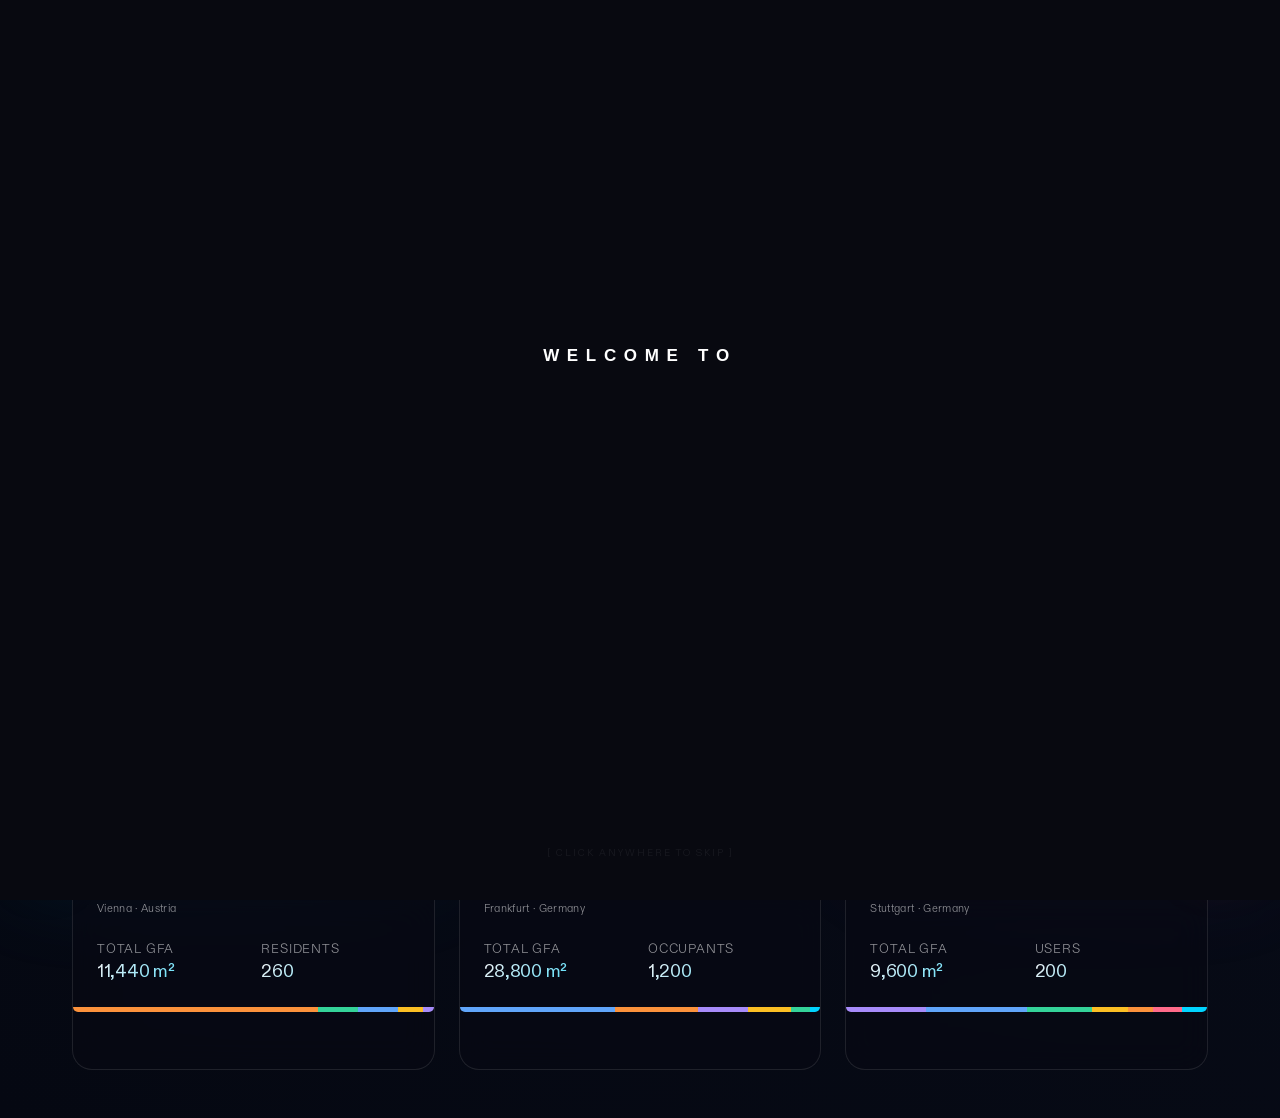
==== commit 3dee0882: "Bot: premium animated orbital avatar icon Replace static neural dots with two counter-rotating dashe" ====
--- a/index.html
+++ b/index.html
@@ -882,16 +882,26 @@
         <div class="bot-avatar-ring bot-avatar-ring--1"></div>
         <div class="bot-avatar-ring bot-avatar-ring--2"></div>
         <div class="bot-avatar">
-          <svg width="16" height="16" viewBox="0 0 24 24" fill="none">
-            <circle cx="12"   cy="12" r="2.5" fill="rgba(255,255,255,0.95)"/>
-            <circle cx="5.5"  cy="7"  r="1.4" fill="rgba(255,255,255,0.65)"/>
-            <circle cx="18.5" cy="7"  r="1.4" fill="rgba(255,255,255,0.65)"/>
-            <circle cx="5.5"  cy="17" r="1.4" fill="rgba(255,255,255,0.65)"/>
-            <circle cx="18.5" cy="17" r="1.4" fill="rgba(255,255,255,0.65)"/>
-            <line x1="12" y1="12" x2="5.5"  y2="7"  stroke="rgba(255,255,255,0.42)" stroke-width="0.9"/>
-            <line x1="12" y1="12" x2="18.5" y2="7"  stroke="rgba(255,255,255,0.42)" stroke-width="0.9"/>
-            <line x1="12" y1="12" x2="5.5"  y2="17" stroke="rgba(255,255,255,0.42)" stroke-width="0.9"/>
-            <line x1="12" y1="12" x2="18.5" y2="17" stroke="rgba(255,255,255,0.42)" stroke-width="0.9"/>
+          <svg width="24" height="24" viewBox="0 0 24 24" fill="none">
+            <!-- Outer dashed ring — rotates clockwise -->
+            <g>
+              <animateTransform attributeName="transform" type="rotate"
+                values="0 12 12;360 12 12" dur="7s" repeatCount="indefinite"/>
+              <circle cx="12" cy="12" r="9" stroke="rgba(255,255,255,0.30)"
+                stroke-width="1" fill="none" stroke-dasharray="5 3.5"/>
+            </g>
+            <!-- Inner dashed ring — rotates counter-clockwise -->
+            <g>
+              <animateTransform attributeName="transform" type="rotate"
+                values="360 12 12;0 12 12" dur="4s" repeatCount="indefinite"/>
+              <circle cx="12" cy="12" r="5" stroke="rgba(255,255,255,0.55)"
+                stroke-width="1" fill="none" stroke-dasharray="3 2"/>
+            </g>
+            <!-- Pulsing center dot -->
+            <circle cx="12" cy="12" r="2.4" fill="rgba(255,255,255,0.95)">
+              <animate attributeName="r" values="2;3;2" dur="2s" repeatCount="indefinite"/>
+              <animate attributeName="opacity" values="0.75;1;0.75" dur="2s" repeatCount="indefinite"/>
+            </circle>
           </svg>
         </div>
       </div>
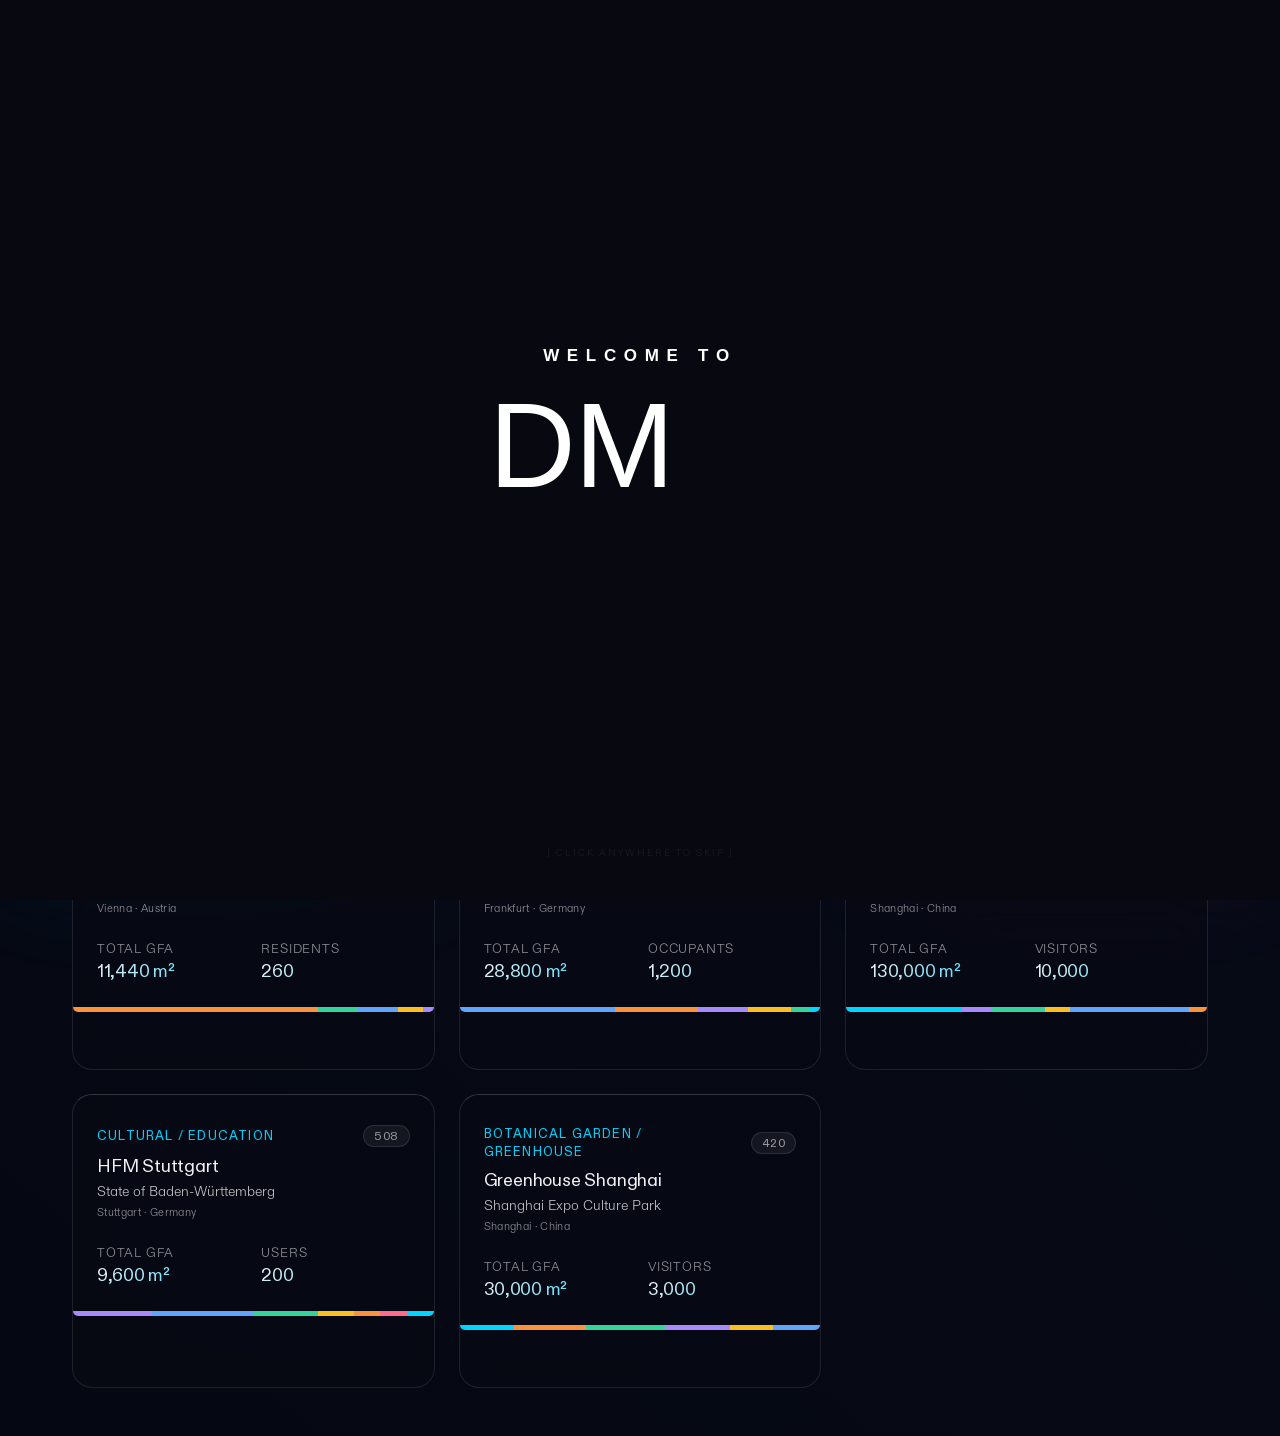
==== commit 1fd0b083: "Dashboard: align 'DMAA Projects' title with paragraph text by grouping both inside globe-row flex Co" ====
--- a/index.html
+++ b/index.html
@@ -99,9 +99,11 @@
                             <path d="M12 2a15.3 15.3 0 0 1 4 10 15.3 15.3 0 0 1-4 10 15.3 15.3 0 0 1-4-10 15.3 15.3 0 0 1 4-10z"/>
                           </svg>
                         </button>
-                        <h1>DMAA Projects</h1>
-                    </div>
-                    <p>The architectural intelligence of DMAA. Every great space begins with a precise idea. Build programs, explore typologies, turn data into architecture — every line drawn feeds the next.</p>
+                        <div>
+                          <h1>DMAA Projects</h1>
+                          <p>The architectural intelligence of DMAA. Every great space begins with a precise idea. Build programs, explore typologies, turn data into architecture — every line drawn feeds the next.</p>
+                        </div>
+                    </div>
                 </div>
                 <div class="search-filter-stack">
                     <div class="search-bar-wrapper">
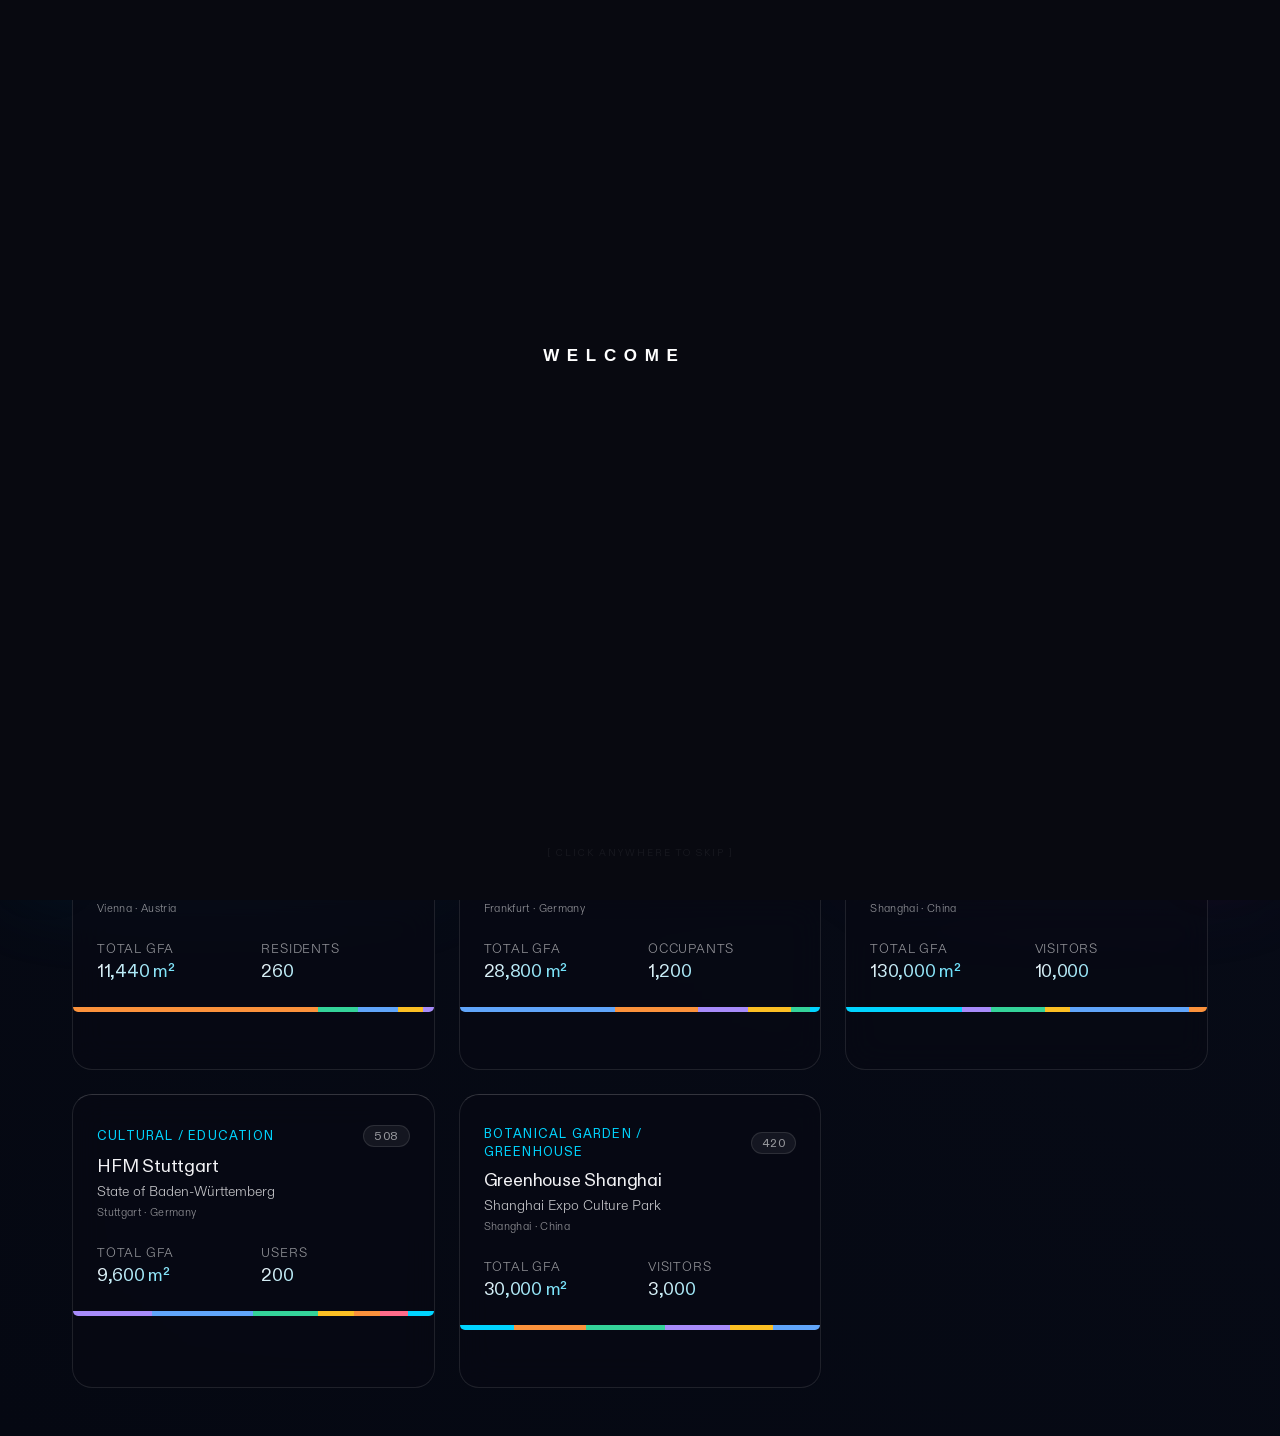
==== commit 19d1cbae: "UI: remove New Project btn; premium pink bot — glowing panel border, pink FAB + avatar, pink message" ====
--- a/index.html
+++ b/index.html
@@ -11,7 +11,7 @@
     <link rel="apple-touch-icon" href="Logos/DMAA_black.png">
 
     <!-- Styles -->
-    <link rel="stylesheet" href="css/styles.css?v=23">
+    <link rel="stylesheet" href="css/styles.css?v=24">
     <link rel="stylesheet" href="css/schedule.css?v=3">
     <link rel="stylesheet" href="css/tenders.css?v=6">
 
@@ -78,10 +78,6 @@
                 <button class="btn btn-tenders" onclick="showTenders()">
                     <svg width="14" height="14" viewBox="0 0 24 24" fill="none" stroke="currentColor" stroke-width="2" stroke-linecap="round" stroke-linejoin="round"><rect x="2" y="7" width="20" height="14" rx="2"/><path d="M16 7V5a2 2 0 00-2-2h-4a2 2 0 00-2 2v2"/></svg>
                     Tenders
-                </button>
-                <button class="btn btn-primary" onclick="openNewProjectModal()">
-                    <svg width="14" height="14" viewBox="0 0 14 14" fill="none" stroke="currentColor" stroke-width="2.5" stroke-linecap="round"><line x1="7" y1="1" x2="7" y2="13"/><line x1="1" y1="7" x2="13" y2="7"/></svg>
-                    New Project
                 </button>
             </div>
         </div>
--- a/css/styles.css
+++ b/css/styles.css
@@ -3336,6 +3336,7 @@
 
 
 /* ─── DMAI Assistant Bot ──────────────────────────────────── */
+/* ── Bot accent: hot pink ────────────────────────────────── */
 #dmaa-bot-fab {
   position: fixed;
   bottom: 24px;
@@ -3345,15 +3346,15 @@
   height: 70px;
   border-radius: 50%;
   background: rgba(8, 12, 22, 0.88);
-  border: 1.5px solid rgba(251, 146, 60, 0.45);
+  border: 1.5px solid rgba(255, 45, 110, 0.45);
   backdrop-filter: blur(20px);
   -webkit-backdrop-filter: blur(20px);
   cursor: pointer;
   display: flex;
   align-items: center;
   justify-content: center;
-  color: rgba(251, 146, 60, 0.96);
-  box-shadow: 0 0 22px rgba(251, 146, 60, 0.40), 0 0 54px rgba(251, 146, 60, 0.14), 0 6px 26px rgba(0,0,0,0.65);
+  color: rgba(255, 55, 120, 0.96);
+  box-shadow: 0 0 22px rgba(255, 45, 110, 0.40), 0 0 54px rgba(255, 45, 110, 0.14), 0 6px 26px rgba(0,0,0,0.65);
   transition: transform 0.2s var(--ease-spring), box-shadow 0.2s ease, filter 0.2s ease, border-color 0.2s ease;
   animation: bot-fab-idle 3s ease-in-out infinite;
 }
@@ -3361,19 +3362,19 @@
 #dmaa-bot-fab:hover {
   transform: scale(1.08);
   filter: brightness(1.22);
-  box-shadow: 0 0 40px rgba(251, 146, 60, 0.70), 0 0 80px rgba(251, 146, 60, 0.24), 0 6px 26px rgba(0,0,0,0.65);
-  border-color: rgba(251, 146, 60, 0.78);
+  box-shadow: 0 0 40px rgba(255, 45, 110, 0.70), 0 0 80px rgba(255, 45, 110, 0.24), 0 6px 26px rgba(0,0,0,0.65);
+  border-color: rgba(255, 45, 110, 0.78);
   animation: none;
 }
 
 @keyframes bot-fab-idle {
   0%, 100% {
-    box-shadow: 0 0 22px rgba(251, 146, 60, 0.40), 0 0 54px rgba(251, 146, 60, 0.14), 0 6px 26px rgba(0,0,0,0.65);
-    border-color: rgba(251, 146, 60, 0.45);
+    box-shadow: 0 0 22px rgba(255, 45, 110, 0.40), 0 0 54px rgba(255, 45, 110, 0.14), 0 6px 26px rgba(0,0,0,0.65);
+    border-color: rgba(255, 45, 110, 0.45);
   }
   50% {
-    box-shadow: 0 0 36px rgba(251, 146, 60, 0.62), 0 0 80px rgba(251, 146, 60, 0.26), 0 6px 26px rgba(0,0,0,0.65);
-    border-color: rgba(251, 146, 60, 0.72);
+    box-shadow: 0 0 36px rgba(255, 45, 110, 0.62), 0 0 80px rgba(255, 45, 110, 0.26), 0 6px 26px rgba(0,0,0,0.65);
+    border-color: rgba(255, 45, 110, 0.72);
   }
 }
 
@@ -3391,7 +3392,7 @@
 .bot-fab-ring {
   position: absolute;
   border-radius: 50%;
-  border: 1.5px solid rgba(251, 146, 60, 0.58);
+  border: 1.5px solid rgba(255, 45, 110, 0.58);
   width: 34px;
   height: 34px;
   animation: bot-ring-pulse 2.5s ease-out infinite;
@@ -3404,7 +3405,7 @@
   position: relative;
   z-index: 1;
   flex-shrink: 0;
-  filter: drop-shadow(0 0 5px rgba(251, 146, 60, 0.65));
+  filter: drop-shadow(0 0 6px rgba(255, 45, 110, 0.75));
 }
 
 @keyframes bot-ring-pulse {
@@ -3412,6 +3413,7 @@
   100% { transform: scale(2.0);  opacity: 0;    }
 }
 
+/* ── Premium Chat Panel ──────────────────────────────────── */
 .bot-panel {
   position: fixed;
   bottom: 112px;
@@ -3419,11 +3421,16 @@
   z-index: 500;
   width: 420px;
   height: 580px;
-  background: var(--bg-elevated);
-  border: 1px solid var(--glass-border);
+  background: linear-gradient(160deg, rgba(14, 10, 26, 0.97) 0%, rgba(10, 8, 20, 0.98) 100%);
+  border: 1px solid rgba(255, 45, 110, 0.28);
   border-radius: var(--radius-xl);
   overflow: hidden;
-  box-shadow: var(--glass-shadow), 0 0 0 1px rgba(0,212,255,0.07), 0 0 64px rgba(0,0,0,0.38);
+  box-shadow:
+    0 0 0 1px rgba(255, 45, 110, 0.10),
+    0 0 30px rgba(255, 45, 110, 0.18),
+    0 0 80px rgba(255, 45, 110, 0.07),
+    0 0 120px rgba(167, 139, 250, 0.05),
+    0 32px 80px rgba(0,0,0,0.55);
   display: flex;
   flex-direction: column;
   transform: scale(0.88) translateY(24px);
@@ -3431,12 +3438,35 @@
   pointer-events: none;
   transition: transform 0.3s var(--ease-spring), opacity 0.22s ease;
   transform-origin: bottom right;
+  animation: bot-panel-glow 4s ease-in-out infinite;
+  animation-play-state: paused;
 }
 
 .bot-panel--open {
   transform: scale(1) translateY(0);
   opacity: 1;
   pointer-events: all;
+  animation-play-state: running;
+}
+
+@keyframes bot-panel-glow {
+  0%, 100% {
+    border-color: rgba(255, 45, 110, 0.22);
+    box-shadow:
+      0 0 0 1px rgba(255, 45, 110, 0.08),
+      0 0 24px rgba(255, 45, 110, 0.14),
+      0 0 70px rgba(255, 45, 110, 0.06),
+      0 32px 80px rgba(0,0,0,0.55);
+  }
+  50% {
+    border-color: rgba(255, 45, 110, 0.48);
+    box-shadow:
+      0 0 0 1px rgba(255, 45, 110, 0.16),
+      0 0 44px rgba(255, 45, 110, 0.28),
+      0 0 110px rgba(255, 45, 110, 0.10),
+      0 0 8px rgba(0, 212, 255, 0.08),
+      0 32px 80px rgba(0,0,0,0.55);
+  }
 }
 
 .bot-panel--dragged {
@@ -3445,16 +3475,26 @@
   transform-origin: center center;
 }
 
+/* ── Header ──────────────────────────────────────────────── */
 .bot-header {
   display: flex;
   align-items: center;
   justify-content: space-between;
   padding: 14px 16px;
-  border-bottom: 1px solid var(--glass-border);
-  background: linear-gradient(90deg, rgba(0,212,255,0.08) 0%, rgba(167,139,250,0.08) 100%);
+  border-bottom: 1px solid rgba(255, 45, 110, 0.18);
+  background: linear-gradient(135deg, rgba(255, 45, 110, 0.14) 0%, rgba(167,139,250,0.08) 60%, rgba(0,212,255,0.05) 100%);
   flex-shrink: 0;
   cursor: grab;
   user-select: none;
+  position: relative;
+}
+
+.bot-header::after {
+  content: '';
+  position: absolute;
+  bottom: 0; left: 0; right: 0;
+  height: 1px;
+  background: linear-gradient(90deg, transparent 0%, rgba(255,45,110,0.55) 30%, rgba(167,139,250,0.35) 70%, transparent 100%);
 }
 
 .bot-header:active { cursor: grabbing; }
@@ -3465,7 +3505,7 @@
   gap: 12px;
 }
 
-/* Avatar wrapper holds the pulsing rings */
+/* ── Avatar ──────────────────────────────────────────────── */
 .bot-avatar-wrap {
   position: relative;
   width: 38px;
@@ -3479,7 +3519,7 @@
 .bot-avatar-ring {
   position: absolute;
   border-radius: 50%;
-  border: 1.5px solid rgba(251, 146, 60, 0.52);
+  border: 1.5px solid rgba(255, 45, 110, 0.52);
   width: 38px;
   height: 38px;
   pointer-events: none;
@@ -3496,13 +3536,13 @@
   width: 38px;
   height: 38px;
   border-radius: 50%;
-  background: linear-gradient(135deg, rgba(251, 146, 60, 0.95), rgba(255, 190, 80, 0.85));
+  background: linear-gradient(135deg, rgba(255, 45, 110, 0.95), rgba(200, 30, 130, 0.85));
   display: flex;
   align-items: center;
   justify-content: center;
   position: relative;
   overflow: hidden;
-  box-shadow: 0 0 14px rgba(251, 146, 60, 0.42);
+  box-shadow: 0 0 14px rgba(255, 45, 110, 0.50);
   animation: bot-avatar-breathe 3s ease-in-out infinite;
   z-index: 1;
 }
@@ -3512,13 +3552,13 @@
   position: absolute;
   inset: 0;
   border-radius: 50%;
-  background: radial-gradient(circle at 38% 32%, rgba(255,255,255,0.28) 0%, transparent 60%);
+  background: radial-gradient(circle at 38% 32%, rgba(255,255,255,0.30) 0%, transparent 60%);
   pointer-events: none;
 }
 
 @keyframes bot-avatar-breathe {
-  0%, 100% { box-shadow: 0 0 14px rgba(251, 146, 60, 0.42); }
-  50%       { box-shadow: 0 0 24px rgba(251, 146, 60, 0.68), 0 0 8px rgba(255, 190, 80, 0.4); }
+  0%, 100% { box-shadow: 0 0 14px rgba(255, 45, 110, 0.48); }
+  50%       { box-shadow: 0 0 26px rgba(255, 45, 110, 0.72), 0 0 10px rgba(200, 30, 130, 0.45); }
 }
 
 .bot-name {
@@ -3530,7 +3570,7 @@
 
 .bot-status-line {
   font-size: 10.5px;
-  color: var(--text-muted);
+  color: rgba(255, 45, 110, 0.65);
   margin-top: 2px;
 }
 
@@ -3547,8 +3587,8 @@
 }
 
 .bot-close-btn:hover {
-  color: var(--text-primary);
-  background: var(--glass-bg-hover);
+  color: rgba(255, 45, 110, 0.85);
+  background: rgba(255, 45, 110, 0.08);
 }
 
 .bot-reset-btn {
@@ -3565,11 +3605,12 @@
 }
 
 .bot-reset-btn:hover {
-  color: var(--accent-amber);
-  background: var(--glass-bg-hover);
+  color: rgba(255, 45, 110, 0.85);
+  background: rgba(255, 45, 110, 0.08);
   opacity: 1;
 }
 
+/* ── Messages ────────────────────────────────────────────── */
 .bot-messages {
   flex: 1;
   overflow-y: auto;
@@ -3578,7 +3619,8 @@
   flex-direction: column;
   gap: 12px;
   scrollbar-width: thin;
-  scrollbar-color: var(--glass-border) transparent;
+  scrollbar-color: rgba(255, 45, 110, 0.20) transparent;
+  background: radial-gradient(ellipse at 50% 0%, rgba(255,45,110,0.05) 0%, transparent 65%);
 }
 
 .bot-msg {
@@ -3592,46 +3634,51 @@
 
 .bot-msg--assistant {
   align-self: flex-start;
-  background: var(--bg-surface);
-  border: 1px solid var(--glass-border);
+  background: rgba(255, 255, 255, 0.03);
+  border: 1px solid rgba(255, 45, 110, 0.14);
   color: var(--text-secondary);
   border-bottom-left-radius: 4px;
   white-space: pre-wrap;
+  box-shadow: 0 0 12px rgba(255, 45, 110, 0.05);
 }
 
 .bot-msg--user {
   align-self: flex-end;
-  background: linear-gradient(135deg, rgba(0,212,255,0.18), rgba(167,139,250,0.18));
-  border: 1px solid rgba(0,212,255,0.2);
+  background: linear-gradient(135deg, rgba(255, 45, 110, 0.20), rgba(200, 30, 130, 0.14));
+  border: 1px solid rgba(255, 45, 110, 0.32);
   color: var(--text-primary);
   border-bottom-right-radius: 4px;
-}
-
+  box-shadow: 0 0 16px rgba(255, 45, 110, 0.10);
+}
+
+/* ── Input row ───────────────────────────────────────────── */
 .bot-input-row {
   display: flex;
   align-items: center;
   gap: 10px;
   padding: 12px 14px;
-  border-top: 1px solid var(--glass-border);
+  border-top: 1px solid rgba(255, 45, 110, 0.15);
+  background: linear-gradient(0deg, rgba(255, 45, 110, 0.06) 0%, transparent 100%);
   flex-shrink: 0;
 }
 
 .bot-input {
   flex: 1;
   padding: 10px 16px;
-  background: var(--bg-surface);
-  border: 1px solid var(--glass-border);
+  background: rgba(255, 255, 255, 0.04);
+  border: 1px solid rgba(255, 45, 110, 0.22);
   border-radius: var(--radius-pill);
   color: var(--text-primary);
   font-family: var(--font);
   font-size: 13px;
-  transition: border-color 0.15s;
+  transition: border-color 0.2s, box-shadow 0.2s;
   min-width: 0;
 }
 
 .bot-input:focus {
   outline: none;
-  border-color: rgba(0, 212, 255, 0.35);
+  border-color: rgba(255, 45, 110, 0.55);
+  box-shadow: 0 0 0 3px rgba(255, 45, 110, 0.10), 0 0 14px rgba(255, 45, 110, 0.12);
 }
 
 .bot-input::placeholder { color: var(--text-muted); }
@@ -3640,7 +3687,7 @@
   width: 38px;
   height: 38px;
   border-radius: 50%;
-  background: linear-gradient(135deg, var(--accent-cyan), var(--accent-lavender));
+  background: linear-gradient(135deg, rgba(255, 45, 110, 0.90), rgba(200, 30, 130, 0.80));
   border: none;
   cursor: pointer;
   display: flex;
@@ -3648,11 +3695,12 @@
   justify-content: center;
   color: #fff;
   flex-shrink: 0;
-  transition: opacity 0.15s, transform 0.15s;
-}
-
-.bot-send-btn:hover    { opacity: 0.85; transform: scale(1.08); }
-.bot-send-btn:disabled { opacity: 0.4;  cursor: default; transform: none; }
+  box-shadow: 0 0 14px rgba(255, 45, 110, 0.45);
+  transition: opacity 0.15s, transform 0.15s, box-shadow 0.15s;
+}
+
+.bot-send-btn:hover    { opacity: 0.88; transform: scale(1.10); box-shadow: 0 0 22px rgba(255, 45, 110, 0.65); }
+.bot-send-btn:disabled { opacity: 0.35;  cursor: default; transform: none; box-shadow: none; }
 
 .bot-apikey-setup {
   flex: 1;
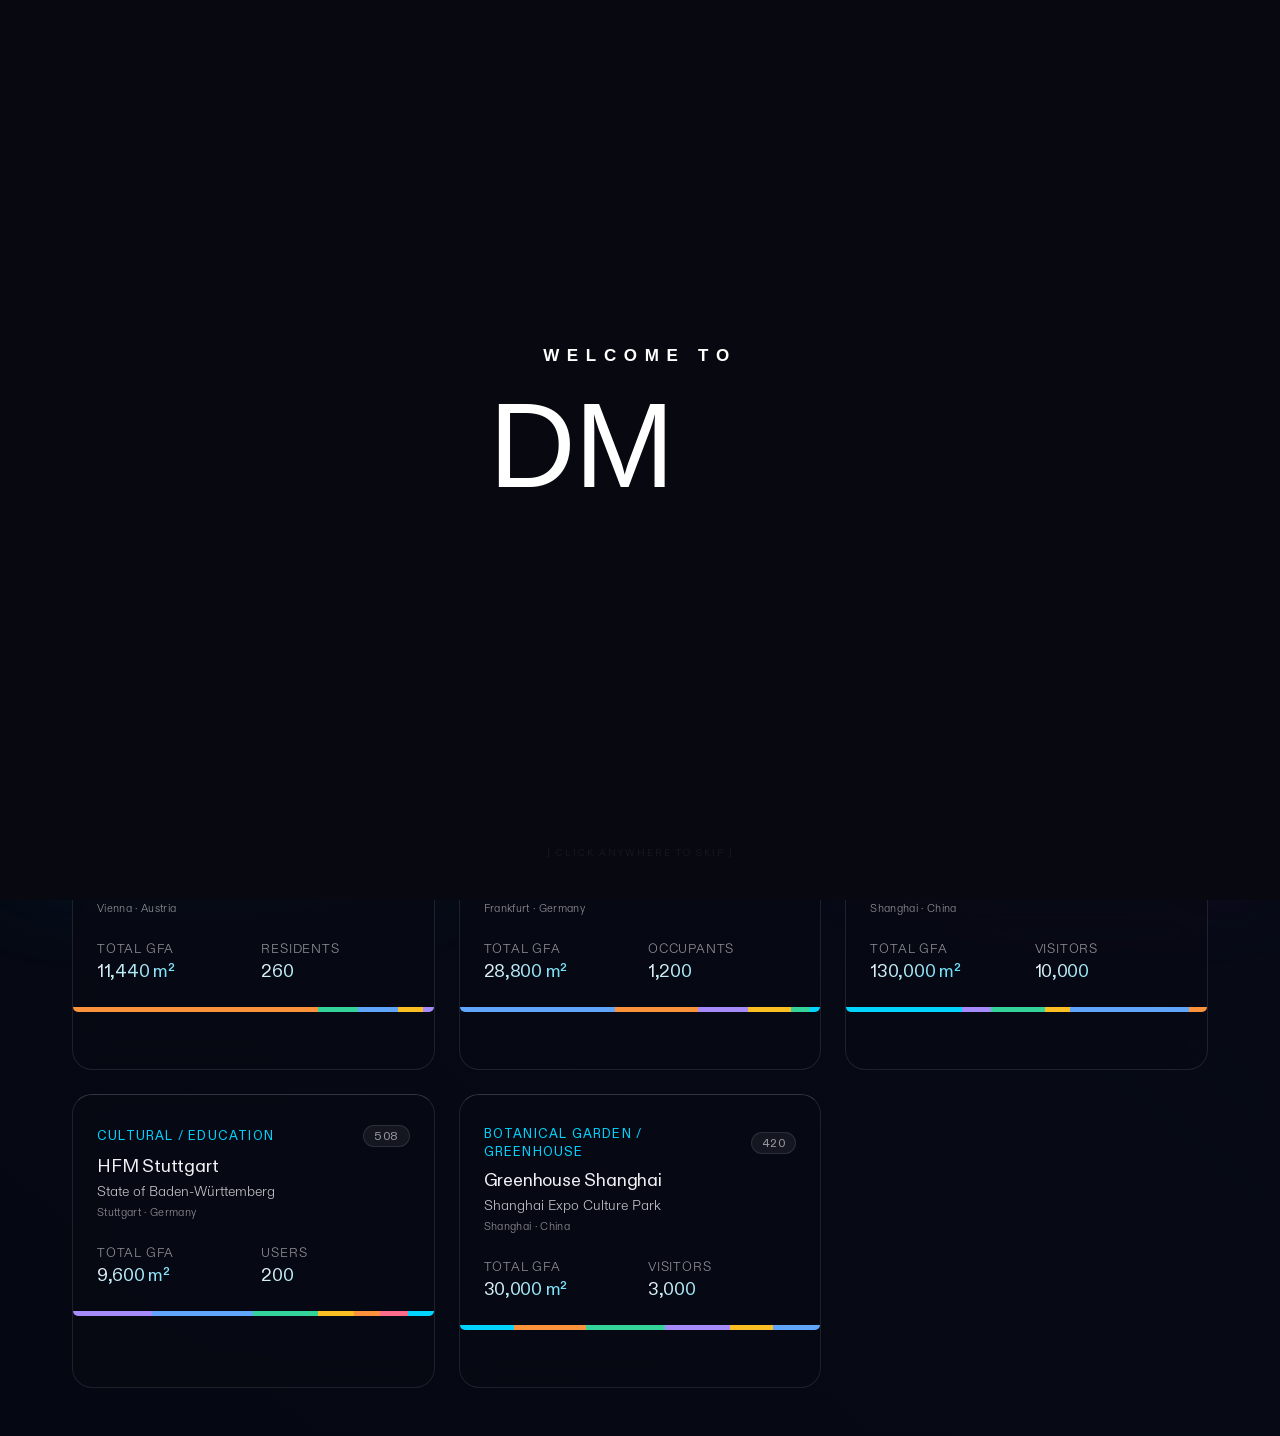
==== commit 8919a568: "Dashboard: align globe icon with DMAA Projects h1 title Co-Authored-By: Claude Sonnet 4.6 <noreply@a" ====
--- a/index.html
+++ b/index.html
@@ -86,7 +86,7 @@
         <div class="dashboard-content">
             <div class="dashboard-header">
                 <div class="dashboard-header-text">
-                    <div style="display:flex;align-items:center;gap:14px;">
+                    <div style="display:flex;align-items:flex-start;gap:14px;">
                         <button id="wm-fab" onclick="toggleWorldMap()" title="DMAA Worldwide Projects">
                           <svg width="20" height="20" viewBox="0 0 24 24" fill="none" stroke="currentColor"
                                stroke-width="1.8" stroke-linecap="round" stroke-linejoin="round">
--- a/css/styles.css
+++ b/css/styles.css
@@ -3919,6 +3919,7 @@
 /* FAB — globe icon, stacked above bot FAB */
 #wm-fab {
   position: static;
+  margin-top: 3px;
   width: 46px;
   height: 46px;
   border-radius: 50%;
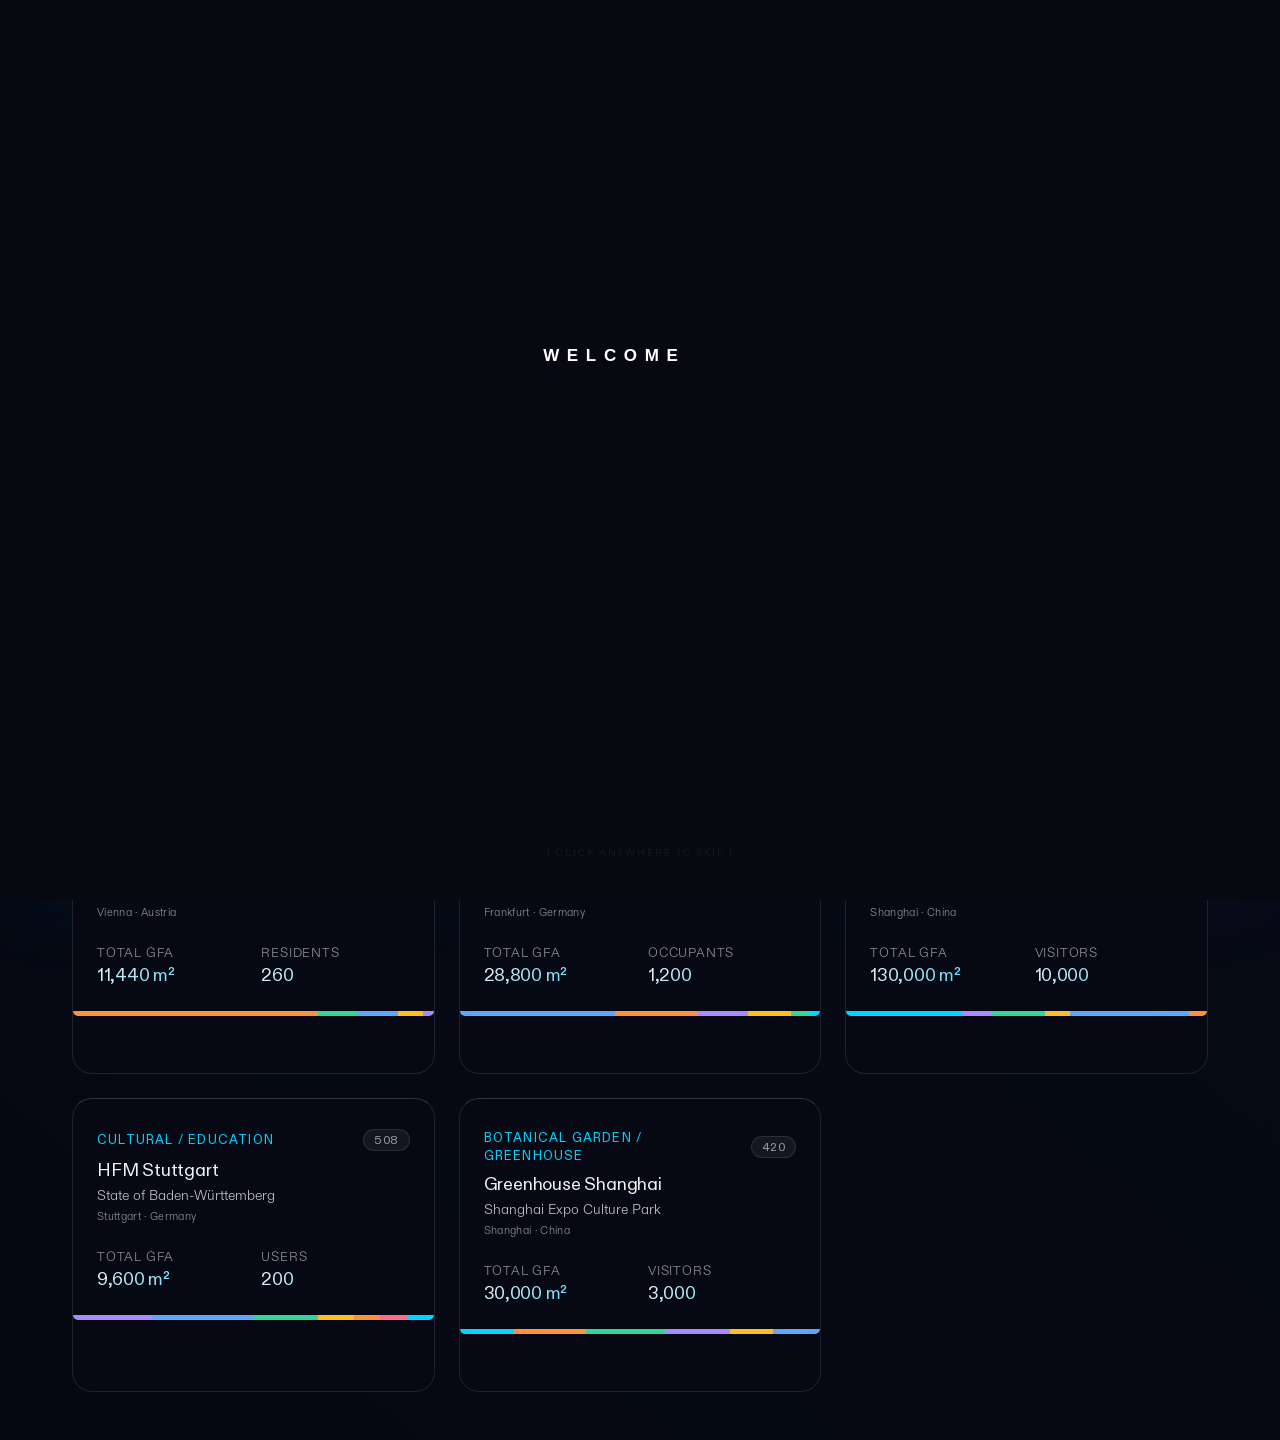
==== commit 73c8a61c: "Dashboard: align DMAA Projects title with ONGOING/PAST headings; globe hangs left Pull title row 60p" ====
--- a/index.html
+++ b/index.html
@@ -86,7 +86,7 @@
         <div class="dashboard-content">
             <div class="dashboard-header">
                 <div class="dashboard-header-text">
-                    <div style="display:flex;align-items:flex-start;gap:14px;">
+                    <div class="dashboard-title-row">
                         <button id="wm-fab" onclick="toggleWorldMap()" title="DMAA Worldwide Projects">
                           <svg width="20" height="20" viewBox="0 0 24 24" fill="none" stroke="currentColor"
                                stroke-width="1.8" stroke-linecap="round" stroke-linejoin="round">
@@ -95,11 +95,9 @@
                             <path d="M12 2a15.3 15.3 0 0 1 4 10 15.3 15.3 0 0 1-4 10 15.3 15.3 0 0 1-4-10 15.3 15.3 0 0 1 4-10z"/>
                           </svg>
                         </button>
-                        <div>
-                          <h1>DMAA Projects</h1>
-                          <p>The architectural intelligence of DMAA. Every great space begins with a precise idea. Build programs, explore typologies, turn data into architecture — every line drawn feeds the next.</p>
-                        </div>
-                    </div>
+                        <h1>DMAA Projects</h1>
+                    </div>
+                    <p>The architectural intelligence of DMAA. Every great space begins with a precise idea. Build programs, explore typologies, turn data into architecture — every line drawn feeds the next.</p>
                 </div>
                 <div class="search-filter-stack">
                     <div class="search-bar-wrapper">
--- a/css/styles.css
+++ b/css/styles.css
@@ -540,11 +540,20 @@
   min-width: 0;
 }
 
+/* Globe + title row: pull left so h1 aligns with ONGOING / PAST headings */
+.dashboard-title-row {
+  display: flex;
+  align-items: center;
+  gap: 14px;
+  margin-left: -60px;         /* -(46px button + 14px gap) */
+  margin-bottom: var(--space-sm);
+}
+
 .dashboard-header h1 {
   font-size: 32px;
   font-weight: 700;
   letter-spacing: -0.5px;
-  margin-bottom: var(--space-sm);
+  margin-bottom: 0;
   background: linear-gradient(to right, #ffffff 0%, #8892b0 100%);
   -webkit-background-clip: text;
   background-clip: text;
@@ -3919,7 +3928,6 @@
 /* FAB — globe icon, stacked above bot FAB */
 #wm-fab {
   position: static;
-  margin-top: 3px;
   width: 46px;
   height: 46px;
   border-radius: 50%;
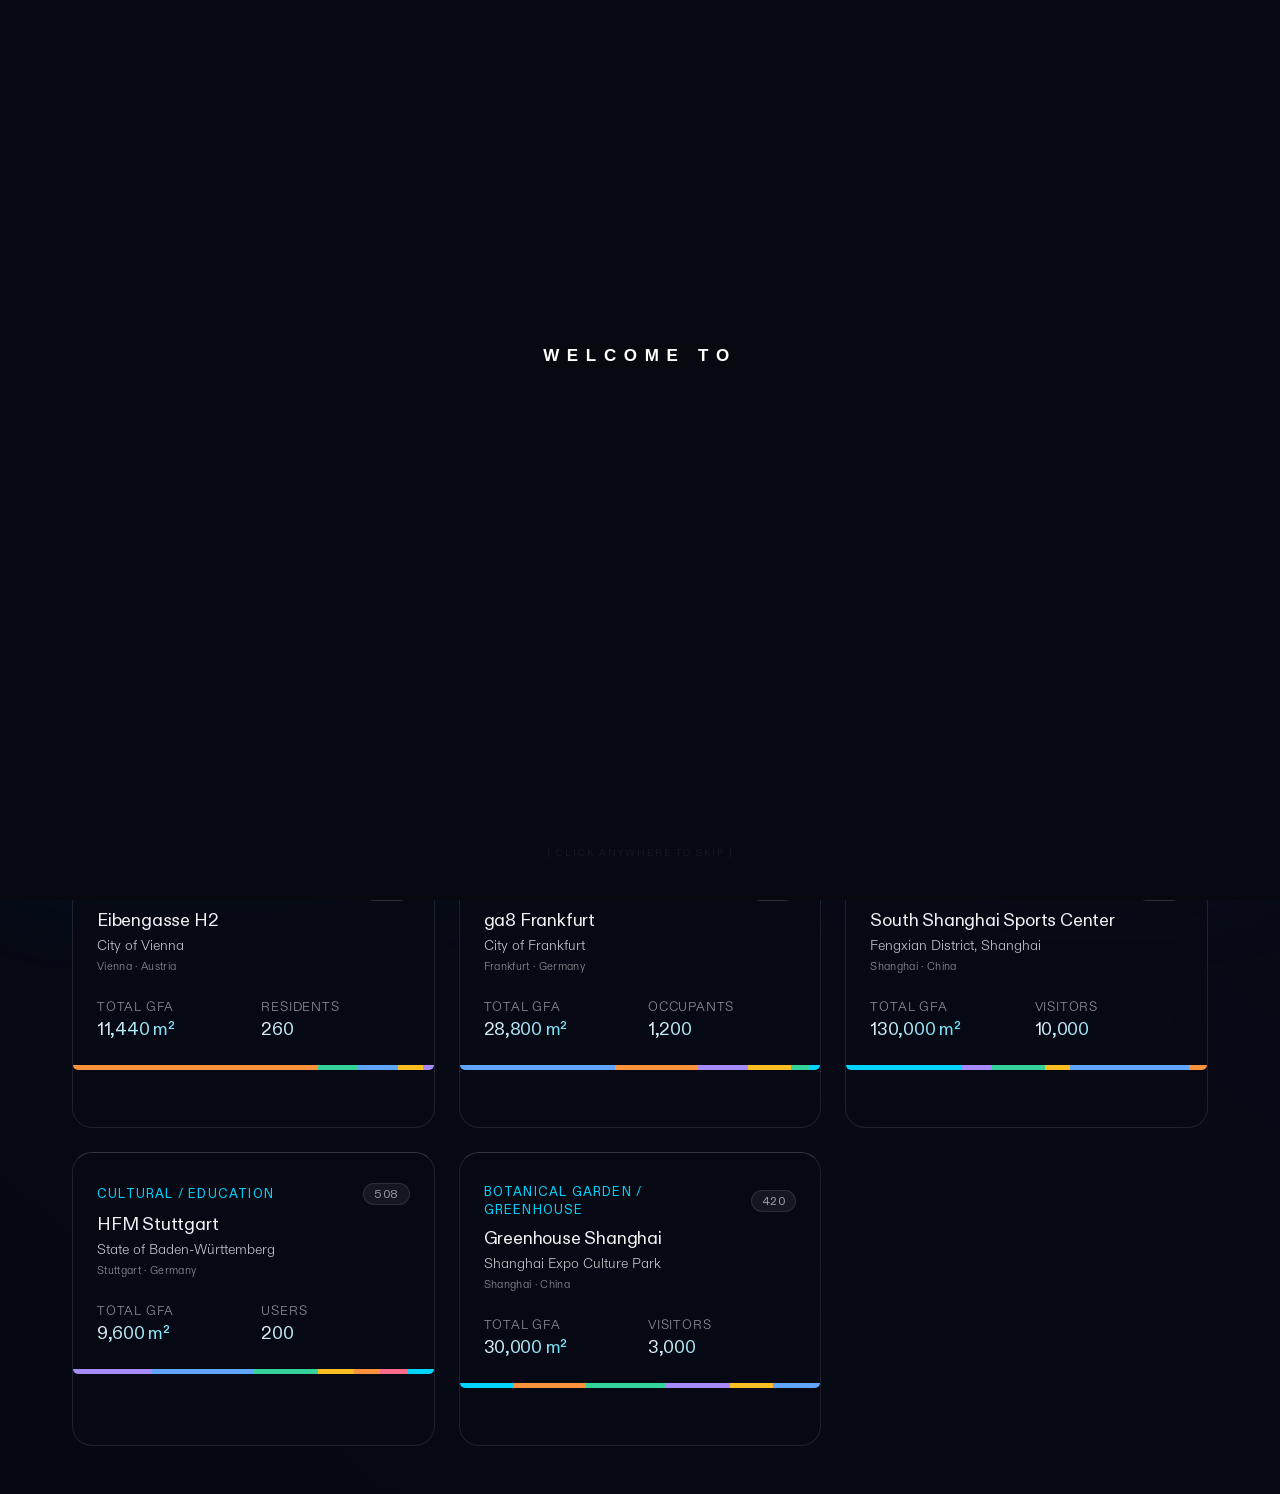
==== commit 09b3c7fa: "Dashboard: move Vienna button into header as round icon stacked below globe - Remove fixed bottom-le" ====
--- a/index.html
+++ b/index.html
@@ -87,14 +87,30 @@
             <div class="dashboard-header">
                 <div class="dashboard-header-text">
                     <div class="dashboard-title-row">
-                        <button id="wm-fab" onclick="toggleWorldMap()" title="DMAA Worldwide Projects">
-                          <svg width="20" height="20" viewBox="0 0 24 24" fill="none" stroke="currentColor"
-                               stroke-width="1.8" stroke-linecap="round" stroke-linejoin="round">
-                            <circle cx="12" cy="12" r="10"/>
-                            <line x1="2" y1="12" x2="22" y2="12"/>
-                            <path d="M12 2a15.3 15.3 0 0 1 4 10 15.3 15.3 0 0 1-4 10 15.3 15.3 0 0 1-4-10 15.3 15.3 0 0 1 4-10z"/>
-                          </svg>
-                        </button>
+                        <div class="dashboard-map-buttons">
+                          <button id="wm-fab" onclick="toggleWorldMap()" title="DMAA Worldwide Projects">
+                            <svg width="20" height="20" viewBox="0 0 24 24" fill="none" stroke="currentColor"
+                                 stroke-width="1.8" stroke-linecap="round" stroke-linejoin="round">
+                              <circle cx="12" cy="12" r="10"/>
+                              <line x1="2" y1="12" x2="22" y2="12"/>
+                              <path d="M12 2a15.3 15.3 0 0 1 4 10 15.3 15.3 0 0 1-4 10 15.3 15.3 0 0 1-4-10 15.3 15.3 0 0 1 4-10z"/>
+                            </svg>
+                          </button>
+                          <a id="vienna-fab" href="https://dmaasupport.github.io/vienna-digital-model/" target="_blank" rel="noopener noreferrer" title="Vienna Digital Model — 3D City View">
+                            <svg width="20" height="20" viewBox="0 0 24 24" fill="none" stroke="currentColor"
+                                 stroke-width="1.3" stroke-linecap="round" stroke-linejoin="round">
+                              <!-- City boundary -->
+                              <path d="M11 2.5 L15 3.5 L19 6.5 L21.5 10.5 L21.5 14.5 L19.5 18 L16 21 L12 22 L8 21 L5 18.5 L3 15 L2.5 11 L4 7 L7.5 4 Z" stroke-width="1.2" opacity="0.85"/>
+                              <!-- Danube — two parallel curves -->
+                              <path d="M3 9.5 C6 8 9 8.5 12 8 C15 7.5 18 8.5 21.5 8" stroke-width="1.1"/>
+                              <path d="M3 11 C6 9.5 9 10 12 9.5 C15 9 18 10 21.5 9.5" stroke-width="0.7" opacity="0.5"/>
+                              <!-- Ringstrasse oval -->
+                              <ellipse cx="10.5" cy="15.5" rx="2.5" ry="2" stroke-width="0.9" opacity="0.75"/>
+                              <!-- Historic centre dot -->
+                              <circle cx="10.5" cy="15.5" r="1.1" fill="currentColor" stroke="none"/>
+                            </svg>
+                          </a>
+                        </div>
                         <h1>DMAA Projects</h1>
                     </div>
                     <p>The architectural intelligence of DMAA. Every great space begins with a precise idea. Build programs, explore typologies, turn data into architecture — every line drawn feeds the next.</p>
@@ -1009,11 +1025,5 @@
 <script src="js/map.js"></script>
 <script src="js/intro.js?v=14"></script>
 
-<!-- ─── Vienna Digital Model FAB ─────────────────────────── -->
-<a id="vienna-fab" href="https://dmaasupport.github.io/vienna-digital-model/" target="_blank" rel="noopener noreferrer" title="Vienna Digital Model — 3D City View">
-  <div class="vienna-fab-inner">
-    <span class="vienna-fab-text">Vienna Digital Model</span>
-  </div>
-</a>
 </body>
 </html>
--- a/css/styles.css
+++ b/css/styles.css
@@ -540,13 +540,20 @@
   min-width: 0;
 }
 
-/* Globe + title row: pull left so h1 aligns with ONGOING / PAST headings */
+/* Globe + Vienna buttons stacked left of h1 */
 .dashboard-title-row {
   display: flex;
-  align-items: center;
+  align-items: flex-start;
   gap: 14px;
-  margin-left: -60px;         /* -(46px button + 14px gap) */
+  margin-left: -60px;         /* -(46px buttons + 14px gap) */
   margin-bottom: var(--space-sm);
+}
+
+.dashboard-map-buttons {
+  display: flex;
+  flex-direction: column;
+  gap: 8px;
+  flex-shrink: 0;
 }
 
 .dashboard-header h1 {
@@ -4228,71 +4235,37 @@
 }
 
 /* ─── Vienna Digital Model FAB ──────────────────────────── */
+/* Vienna Digital Model button — inline in dashboard header, pairs with #wm-fab */
 #vienna-fab {
-  position: fixed;
-  left: 24px;
-  bottom: 76px;
-  z-index: 400;
+  position: static;
+  width: 46px;
+  height: 46px;
+  border-radius: 50%;
+  border: 1px solid rgba(52, 211, 153, 0.30);
+  background: rgba(11, 14, 20, 0.75);
+  backdrop-filter: blur(20px);
+  -webkit-backdrop-filter: blur(20px);
+  cursor: pointer;
+  display: flex;
+  align-items: center;
+  justify-content: center;
+  color: rgba(52, 211, 153, 0.85);
+  box-shadow: 0 0 15px rgba(52, 211, 153, 0.22);
+  flex-shrink: 0;
   text-decoration: none;
-  outline: none;
-  display: block;
-}
-
-.vienna-fab-inner {
-  display: flex;
-  flex-direction: row;
-  align-items: center;
-  padding: 11px 18px;
-  background: rgba(8, 10, 20, 0.82);
-  border: 1px solid rgba(52, 211, 153, 0.28);
-  border-radius: var(--radius-md);
-  backdrop-filter: var(--glass-blur);
-  box-shadow: 0 4px 20px rgba(52, 211, 153, 0.18), 0 6px 32px rgba(0, 0, 0, 0.45);
-  color: rgba(52, 211, 153, 0.82);
-  transition: transform 0.28s var(--ease-spring),
-              box-shadow 0.28s ease,
-              background 0.28s ease,
-              border-color 0.28s ease,
-              color 0.28s ease;
-  animation: vienna-glow 3.5s ease-in-out infinite;
-}
-
-#vienna-fab:hover .vienna-fab-inner {
-  transform: translateY(-4px);
-  background: rgba(8, 10, 20, 0.96);
-  box-shadow: 0 8px 36px rgba(52, 211, 153, 0.50), 0 6px 32px rgba(0, 0, 0, 0.55);
-  border-color: rgba(52, 211, 153, 0.65);
-  color: rgba(52, 211, 153, 1);
-  animation: none;
-}
-
-.vienna-fab-icon {
-  flex-shrink: 0;
-}
-
-.vienna-fab-text {
-  font-family: var(--font);
-  font-size: 9.5px;
-  font-weight: 700;
-  letter-spacing: 0.16em;
-  text-transform: uppercase;
-  color: inherit;
-  white-space: nowrap;
-}
-
-@keyframes vienna-glow {
-  0%, 100% { box-shadow: 0 4px 20px rgba(52, 211, 153, 0.18), 0 6px 32px rgba(0, 0, 0, 0.45); }
-  50%       { box-shadow: 0 4px 30px rgba(52, 211, 153, 0.36), 0 6px 32px rgba(0, 0, 0, 0.45); }
-}
-
-body[data-theme="light"] #vienna-fab .vienna-fab-inner {
+  transition: transform 0.2s var(--ease-spring, cubic-bezier(0.34,1.56,0.64,1)),
+              box-shadow 0.2s ease, filter 0.2s ease;
+}
+
+#vienna-fab:hover {
+  transform: scale(1.05);
+  filter: brightness(1.3);
+  box-shadow: 0 0 28px rgba(52, 211, 153, 0.50), 0 4px 20px rgba(0,0,0,0.5);
+  border-color: rgba(52, 211, 153, 0.55);
+}
+
+body[data-theme="light"] #vienna-fab {
   background: rgba(255, 255, 255, 0.85) !important;
   border-color: rgba(5, 150, 105, 0.28) !important;
   color: #059669 !important;
-  box-shadow: -3px 0 18px rgba(5, 150, 105, 0.18), 0 4px 20px rgba(0, 0, 0, 0.12) !important;
-}
-body[data-theme="light"] #vienna-fab:hover .vienna-fab-inner {
-  background: rgba(255, 255, 255, 0.98) !important;
-  border-color: rgba(5, 150, 105, 0.52) !important;
-  box-shadow: -6px 0 28px rgba(5, 150, 105, 0.32), 0 4px 20px rgba(0, 0, 0, 0.18) !important;
-}
+}
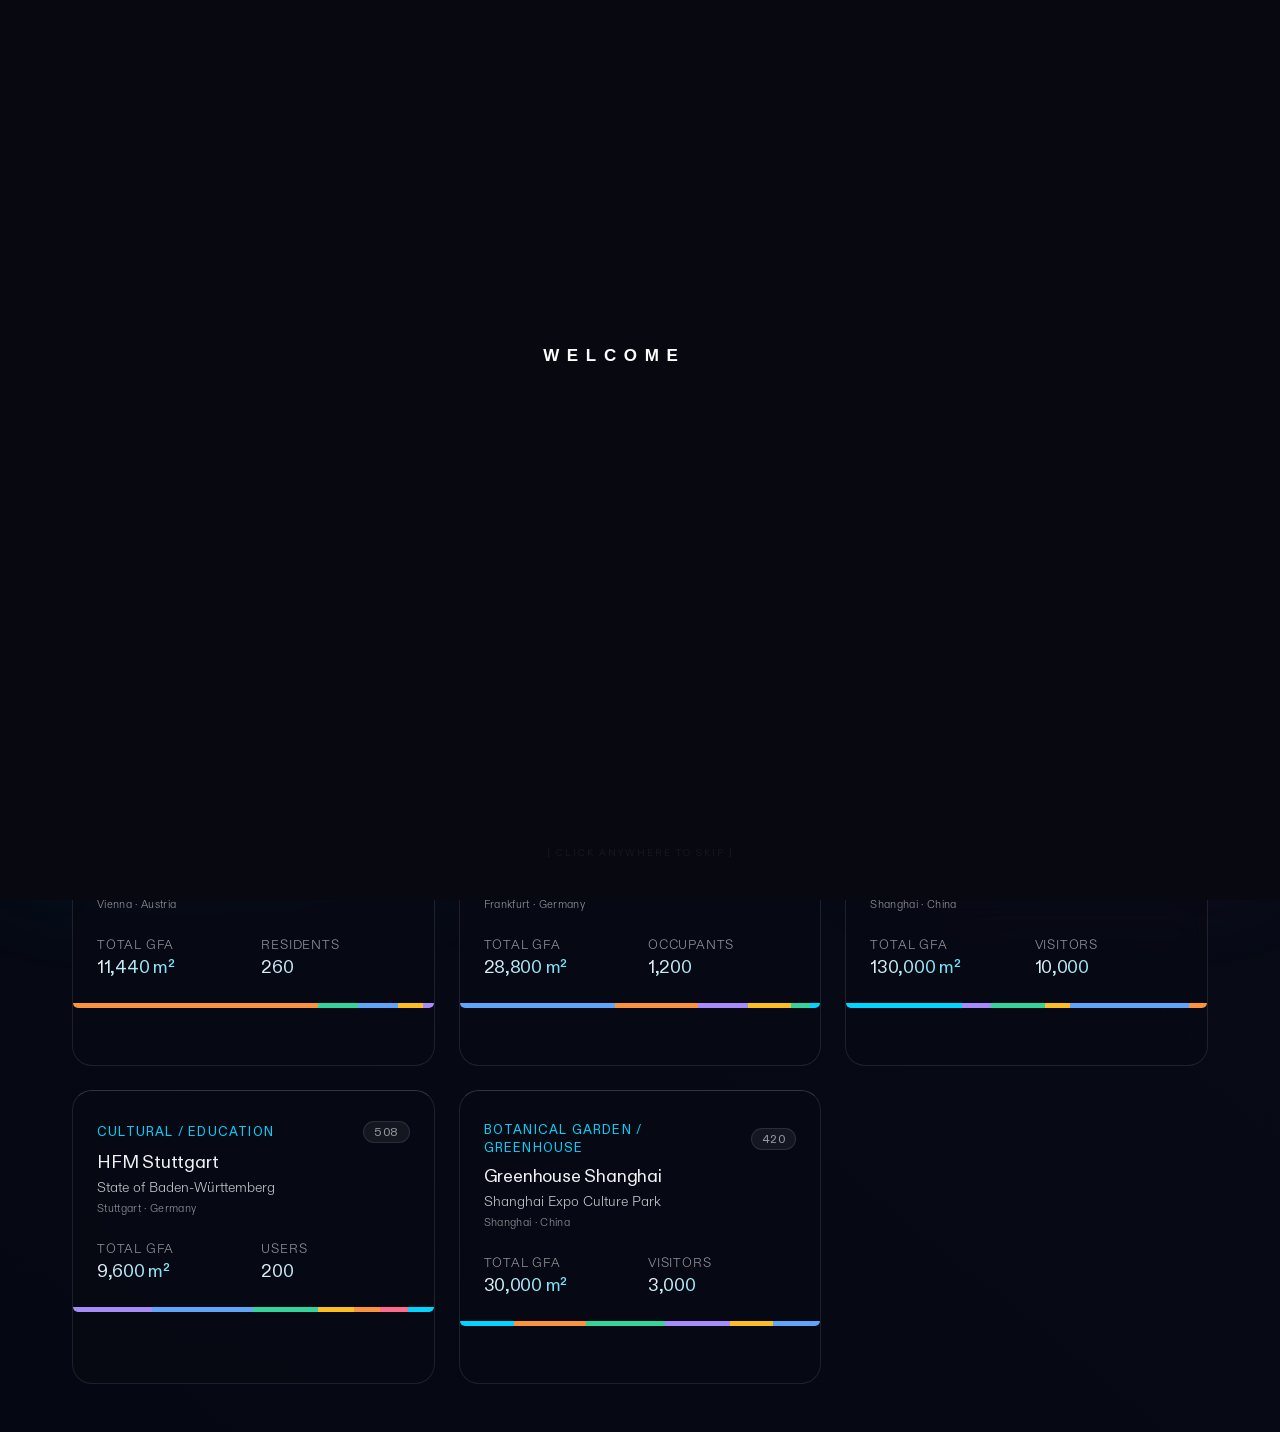
==== commit 10427ebf: "Bump CSS version to v=25 to clear browser cache" ====
--- a/index.html
+++ b/index.html
@@ -11,7 +11,7 @@
     <link rel="apple-touch-icon" href="Logos/DMAA_black.png">
 
     <!-- Styles -->
-    <link rel="stylesheet" href="css/styles.css?v=24">
+    <link rel="stylesheet" href="css/styles.css?v=25">
     <link rel="stylesheet" href="css/schedule.css?v=3">
     <link rel="stylesheet" href="css/tenders.css?v=6">
 
--- a/css/styles.css
+++ b/css/styles.css
@@ -544,16 +544,17 @@
 .dashboard-title-row {
   display: flex;
   align-items: flex-start;
-  gap: 14px;
-  margin-left: -60px;         /* -(46px buttons + 14px gap) */
-  margin-bottom: var(--space-sm);
+  position: relative;
+  margin-bottom: 4px;
 }
 
 .dashboard-map-buttons {
+  position: absolute;
+  left: -60px;
+  top: -2px;
   display: flex;
   flex-direction: column;
   gap: 8px;
-  flex-shrink: 0;
 }
 
 .dashboard-header h1 {
@@ -938,9 +939,11 @@
 .wordmark-large {
   border-right: none;
   padding-right: 0;
+  padding-top: 10px;
+  padding-bottom: 10px;
 }
 .wordmark-large .editor-wordmark-title {
-  font-size: 42px;
+  font-size: 54px;
   letter-spacing: 0.01em;
 }
 
@@ -3326,7 +3329,7 @@
 @media (min-width: 1920px) {
   .kpi-value { font-size: 30px; }
   .dashboard-header h1 { font-size: 36px; }
-  .wordmark-large .editor-wordmark-title { font-size: 34px; }
+  .wordmark-large .editor-wordmark-title { font-size: 60px; }
   .wordmark-large .editor-wordmark-sub { font-size: 11px; }
   .project-card-name { font-size: 20px; }
   .stat-value { font-size: 20px; }
@@ -3335,7 +3338,7 @@
 @media (min-width: 2560px) {
   .kpi-value { font-size: 34px; }
   .dashboard-header h1 { font-size: 42px; }
-  .wordmark-large .editor-wordmark-title { font-size: 40px; }
+  .wordmark-large .editor-wordmark-title { font-size: 68px; }
   .wordmark-large .editor-wordmark-sub { font-size: 13px; }
   .project-card-name { font-size: 22px; }
   .stat-value { font-size: 22px; }
